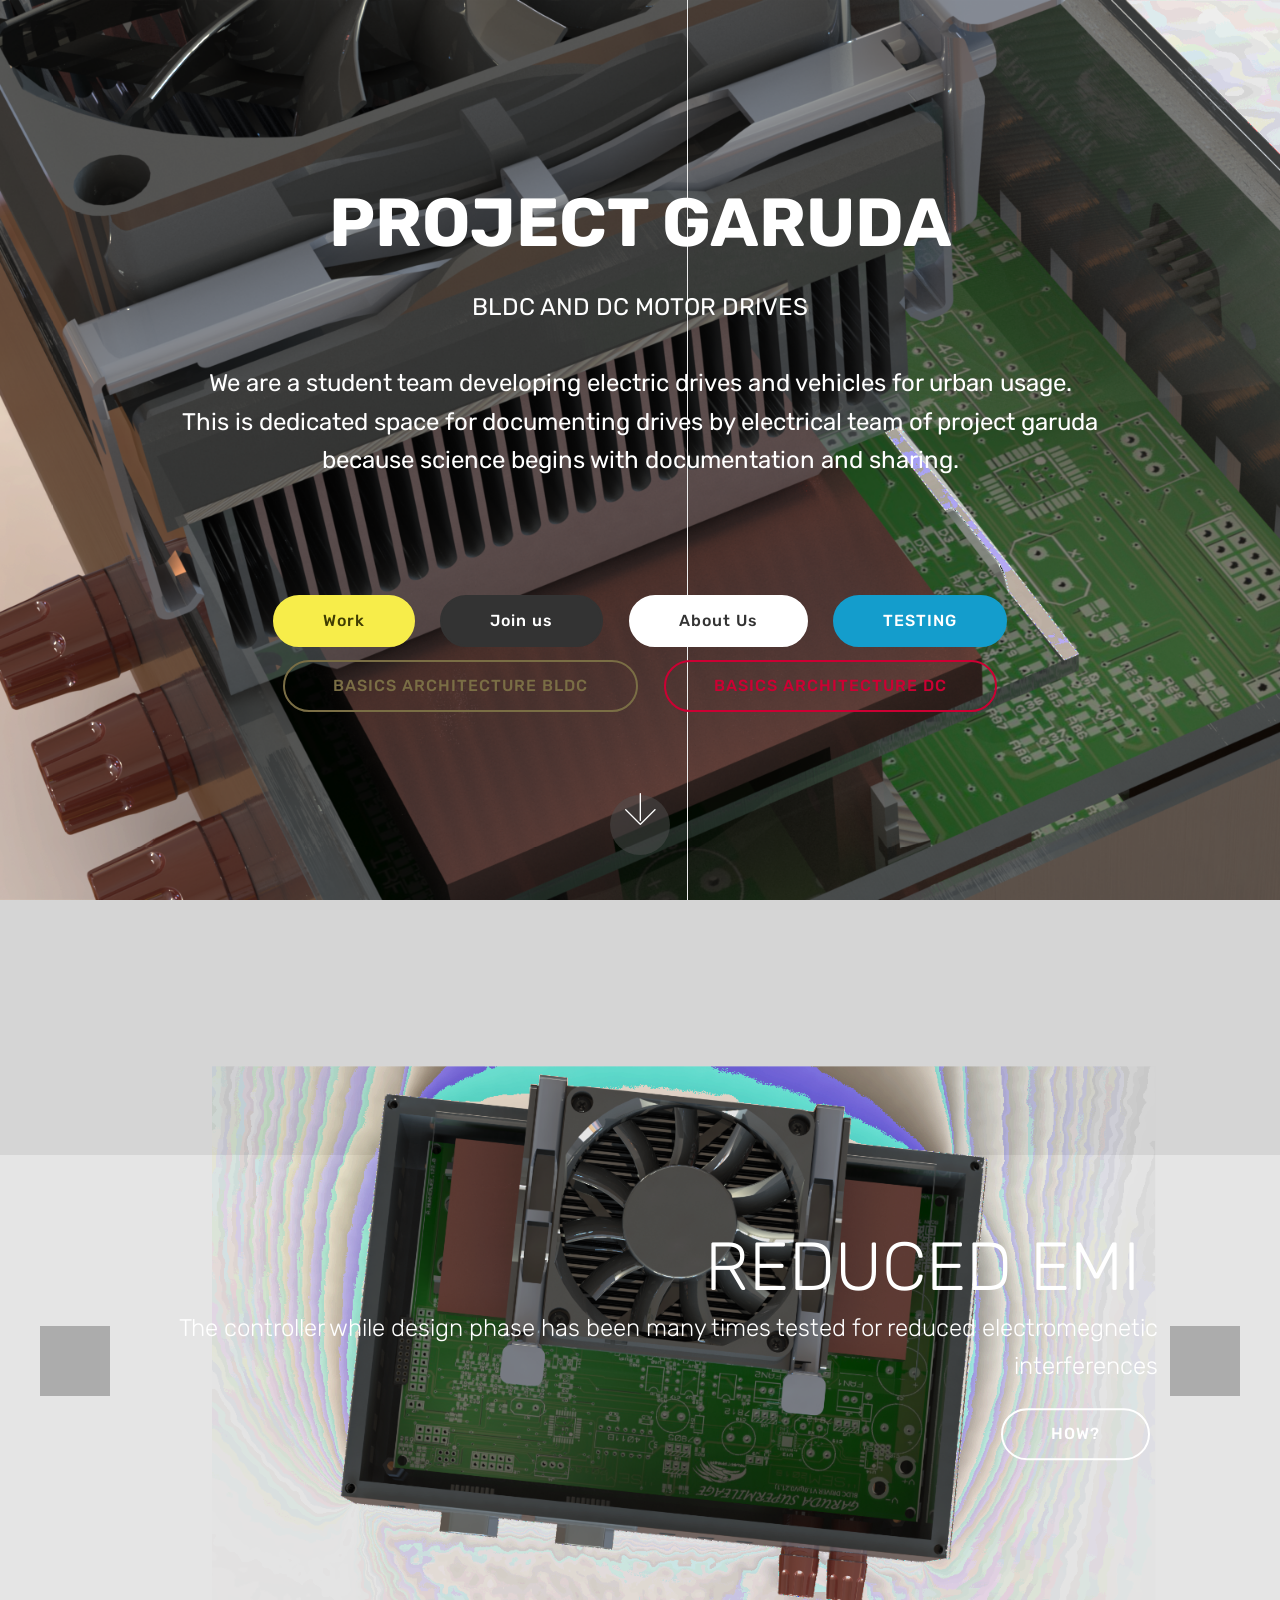
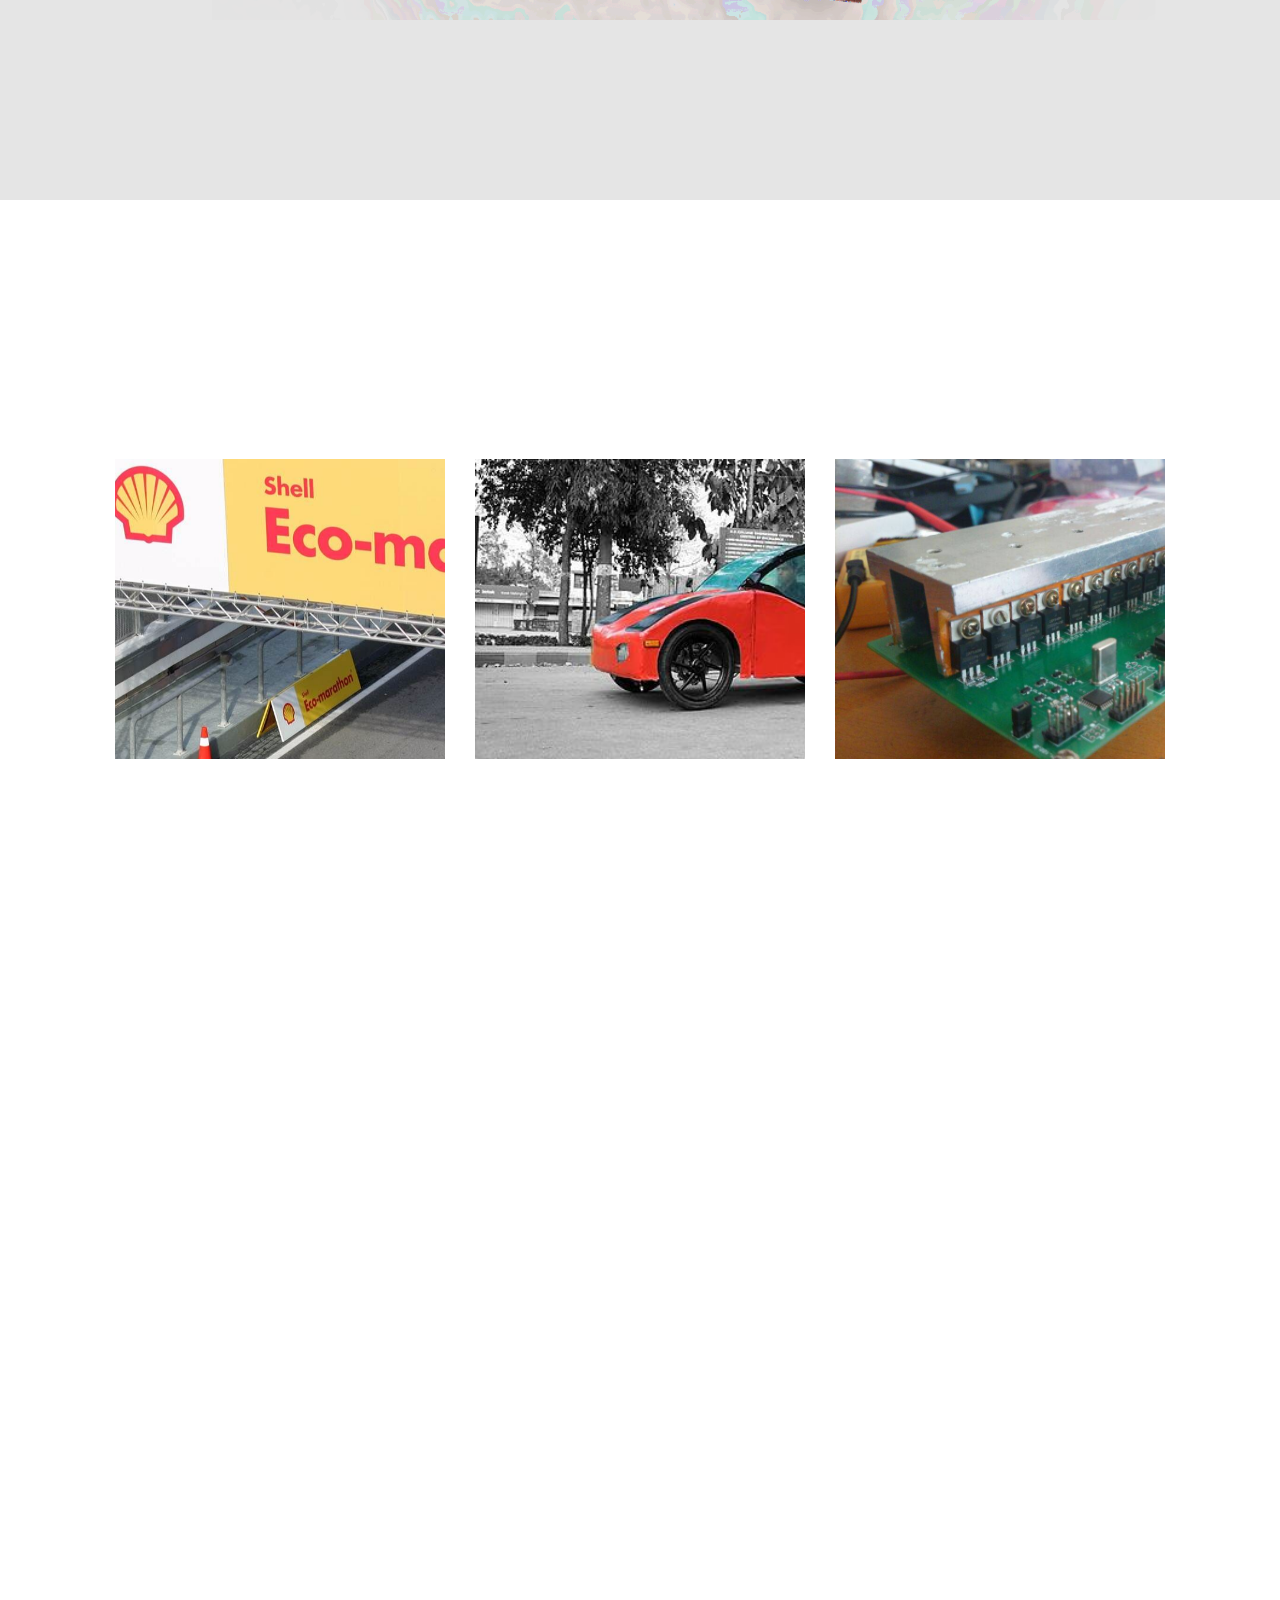
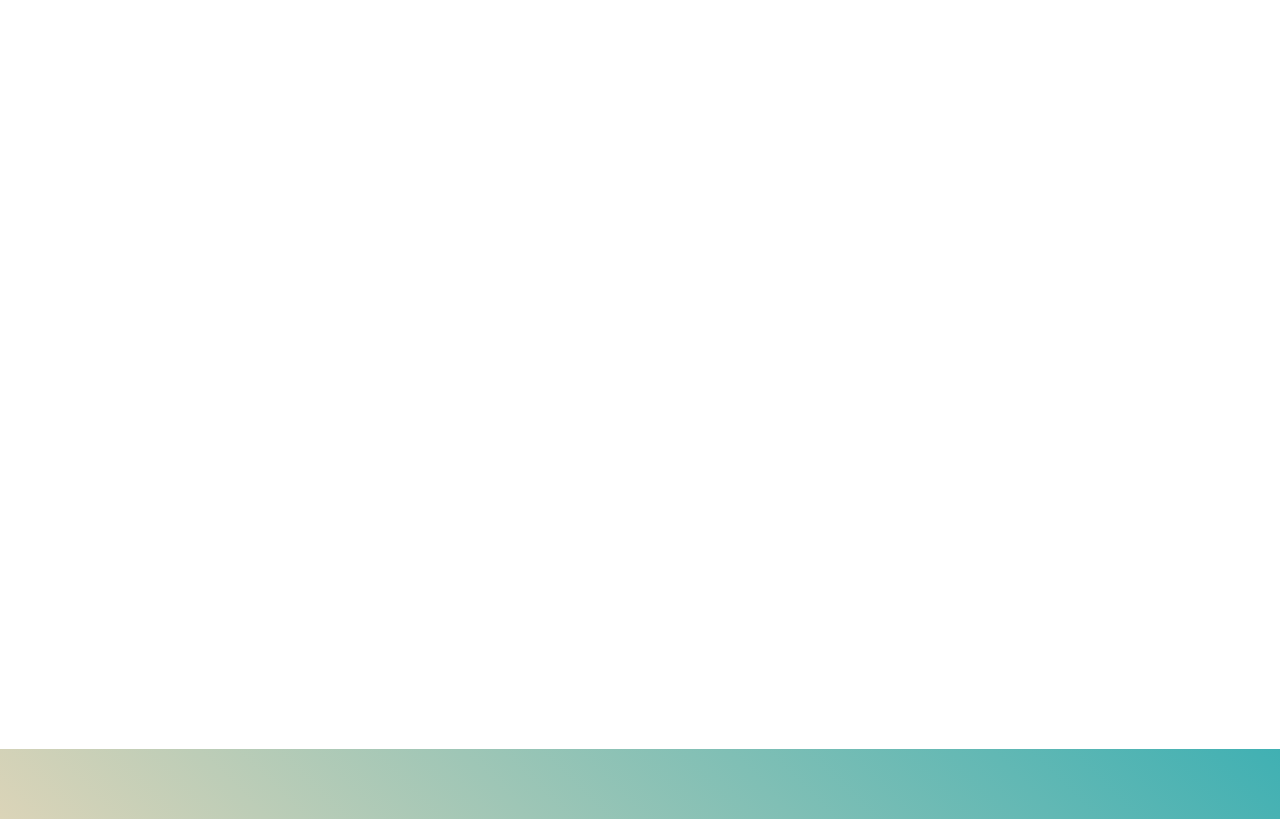
==== index.html @ df424153 "Add files via upload" ====
<!DOCTYPE html>
<html >
<head>
  <!-- Site made with Mobirise Website Builder v4.5.4, https://mobirise.com -->
  <meta charset="UTF-8">
  <meta http-equiv="X-UA-Compatible" content="IE=edge">
  <meta name="generator" content="Mobirise v4.5.4, mobirise.com">
  <meta name="viewport" content="width=device-width, initial-scale=1, minimum-scale=1">
  <link rel="shortcut icon" href="assets/images/logo4.png" type="image/x-icon">
  <meta name="description" content="">
  <title>Home</title>
  <link rel="stylesheet" href="assets/web/assets/mobirise-icons/mobirise-icons.css">
  <link rel="stylesheet" href="assets/tether/tether.min.css">
  <link rel="stylesheet" href="assets/bootstrap/css/bootstrap.min.css">
  <link rel="stylesheet" href="assets/bootstrap/css/bootstrap-grid.min.css">
  <link rel="stylesheet" href="assets/bootstrap/css/bootstrap-reboot.min.css">
  <link rel="stylesheet" href="assets/theme/css/style.css">
  <link rel="stylesheet" href="assets/mobirise/css/mbr-additional.css" type="text/css">
  
  
  
</head>
<body>
<section class="cid-qF72YGwwFP mbr-fullscreen mbr-parallax-background" id="header2-k">

    

    

    <div class="container align-center">
        <div class="row justify-content-md-center">
            <div class="mbr-white col-md-10">
                <h1 class="mbr-section-title mbr-bold pb-3 mbr-fonts-style display-1">PROJECT GARUDA</h1>
                
                <p class="mbr-text pb-3 mbr-fonts-style display-5">BLDC AND DC MOTOR DRIVES<br><br>We are a student team developing electric drives and vehicles for urban usage.<br>This is dedicated space for documenting drives by electrical team of project garuda because science begins with documentation and sharing.<br>
<br><br></p>
                <div class="mbr-section-btn"><a class="btn btn-md btn-success display-4" href="index.html#slider1-l">Work</a>
                     <a class="btn btn-md btn-black display-4" href="#bottom">Join us</a> <a class="btn btn-md btn-white display-4" href="index.html#features15-q">About Us</a> <a class="btn btn-md btn-primary display-4" href="page3.html" target="_blank">TESTING</a> <a class="btn btn-md btn-danger-outline display-4" href="page4.html" target="_blank">BASICS ARCHITECTURE BLDC</a> <a class="btn btn-md btn-secondary-outline display-4" href="page6.html" target="_blank">BASICS ARCHITECTURE DC</a></div>
            </div>
        </div>
    </div>
    <div class="mbr-arrow hidden-sm-down" aria-hidden="true">
        <a href="#next">
            <i class="mbri-down mbr-iconfont"></i>
        </a>
    </div>
</section>

<section class="engine"><a href="https://mobirise.co/b">site creator</a></section><section class="carousel slide cid-qF73cAMx0U" data-interval="false" id="slider1-l">

    

    <div class="full-screen"><div class="mbr-slider slide carousel" data-pause="true" data-keyboard="false" data-ride="false" data-interval="false"><ol class="carousel-indicators"><li data-app-prevent-settings="" data-target="#slider1-l" data-slide-to="0"></li><li data-app-prevent-settings="" data-target="#slider1-l" data-slide-to="1"></li><li data-app-prevent-settings="" data-target="#slider1-l" class=" active" data-slide-to="2"></li></ol><div class="carousel-inner" role="listbox"><div class="carousel-item slider-fullscreen-image" data-bg-video-slide="false" style="background-image: url(assets/images/capturecontroller-1890x803.png);"><div class="container container-slide"><div class="image_wrapper"><div class="mbr-overlay" style="opacity: 0.2;"></div><img src="assets/images/capturecontroller-1890x803.png"><div class="carousel-caption justify-content-center"><div class="col-10 align-center"><h2 class="mbr-fonts-style display-1">Introducing 3 Phase BLDC Drive &gt;1</h2><p class="lead mbr-text mbr-fonts-style display-5">The first generation motor controller of project garuda</p><div class="mbr-section-btn" buttons="0"> <a class="btn  btn-white-outline display-4" href="page1.html">Design Details</a></div></div></div></div></div></div><div class="carousel-item slider-fullscreen-image" data-bg-video-slide="false" style="background-image: url(assets/images/controller-front-1-2000x1545.jpg);"><div class="container container-slide"><div class="image_wrapper"><div class="mbr-overlay" style="opacity: 0;"></div><img src="assets/images/controller-front-1-2000x1545.jpg"><div class="carousel-caption justify-content-center"><div class="col-10 align-left"><h2 class="mbr-fonts-style display-1">Industry ready&nbsp;</h2><p class="lead mbr-text mbr-fonts-style display-5">Heat management and housing are designed for electric vehicle applications.</p></div></div></div></div></div><div class="carousel-item slider-fullscreen-image active" data-bg-video-slide="false" style="background-image: url(assets/images/controller-top-1-2000x1125.png);"><div class="container container-slide"><div class="image_wrapper"><div class="mbr-overlay" style="opacity: 0.1;"></div><img src="assets/images/controller-top-1-2000x1125.png"><div class="carousel-caption justify-content-center"><div class="col-10 align-right"><h2 class="mbr-fonts-style display-1">REDUCED EMI&nbsp;</h2><p class="lead mbr-text mbr-fonts-style display-5">The controller while design phase has been many times tested for reduced electromegnetic interferences</p><div class="mbr-section-btn" buttons="0"> <a class="btn  btn-white-outline display-4" href="page2.html">HOW?</a></div></div></div></div></div></div></div><a data-app-prevent-settings="" class="carousel-control carousel-control-prev" role="button" data-slide="prev" href="#slider1-l"><span aria-hidden="true" class="mbri-left mbr-iconfont"></span><span class="sr-only">Previous</span></a><a data-app-prevent-settings="" class="carousel-control carousel-control-next" role="button" data-slide="next" href="#slider1-l"><span aria-hidden="true" class="mbri-right mbr-iconfont"></span><span class="sr-only">Next</span></a></div></div>

</section>

<section class="features15 cid-qF7sARZ2B9" id="features15-q">

    

    
    <div class="container">
        <h2 class="mbr-section-title pb-3 align-center mbr-fonts-style display-2">How we came up with the idea</h2>
        <h3 class="mbr-section-subtitle display-5 align-center mbr-fonts-style">We started as a student team, making motor drives for electric vehicles</h3>

        <div class="media-container-row container pt-5 mt-2">

            <div class="col-12 col-md-6 mb-4 col-lg-4">
                <div class="card flip-card p-5 align-center">
                    <div class="card-front card_cont">
                        <img src="assets/images/shell-2-1500x1007.jpg" alt="Mobirise" title="">
                    </div>
                    <div class="card_back card_cont">
                        <h4 class="card-title display-5 py-2 mbr-fonts-style">1st time international presentation</h4>
                        <p class="mbr-text mbr-fonts-style display-7">
                            We presented our bldc controller design at shell eco marathon in 2017, held at Singapore.
                        </p>
                    </div>
                </div>
            </div>

            <div class="col-12 col-md-6 mb-4 col-lg-4">
                
                <div class="card flip-card p-5 align-center">
                    <div class="card-front card_cont">
                        <img src="assets/images/ac2d1b-96c55a4e2b294717a7cc03640a9fe3f8-mv2-400x248.jpg" alt="Mobirise" title="">
                    </div>
                    <div class="card_back card_cont">
                        <h4 class="card-title py-2 mbr-fonts-style display-5">Road worthy</h4>
                        <p class="mbr-text mbr-fonts-style display-7">The controller used to propel self made 2 seater electric vehicle.</p>
                    </div>
                </div>
            </div>
            
            <div class="col-12 col-md-6 mb-4 col-lg-4">
                <div class="card flip-card p-5 align-center">
                    <div class="card-front card_cont">
                        <img src="assets/images/whatsapp-image-2017-11-11-at-22.05.46-1280x720.jpg" alt="Mobirise" title="">
                    </div>
                    <div class="card_back card_cont">
                        <h4 class="card-title py-2 mbr-fonts-style display-5">Project Garuda</h4>
                        <p class="mbr-text mbr-fonts-style display-7">
                            Team decided to manufacture more advanced version of controller by building each component from scratch.
                        </p>
                    </div>
                </div> 
            </div>

            
        </div>
</div></section>

<section class="cid-qFgfFm7i8O" id="image1-14">

    

    <figure class="mbr-figure container">
            <div class="image-block" style="width: 66%;">
                <img src="assets/images/shellcertificate-652x917.png" width="1400" alt="Mobirise" title="">
                
            </div>
    </figure>
</section>

<section class="mbr-section info2 cid-qF7redbCu5" id="info2-o">

    

    

    <div class="container">
        <div class="row main justify-content-center">
            <div class="media-container-column col-12 col-lg-3 col-md-4">
                <div class="mbr-section-btn align-left py-4"><a class="btn btn-primary display-4" href="https://samarthjainabout.github.io/me.html" target="_blank">
                    <span class="mbri-preview mbr-iconfont"></span><font face="MobiriseIcons"><br></font>&nbsp; know me &nbsp; &nbsp; &nbsp;</a></div>
            </div>
            <div class="media-container-column title col-12 col-lg-7 col-md-6">
                <h2 class="align-right mbr-bold mbr-white pb-3 mbr-fonts-style display-2"></h2>
                <h3 class="mbr-section-subtitle align-right mbr-light mbr-white mbr-fonts-style display-5">Feel free to contact us <br>email: samarth.garuda@gmail.com<br>LOCATION: Bengaluru, India</h3>
            </div>
        </div>
    </div>
</section>


  <script src="assets/web/assets/jquery/jquery.min.js"></script>
  <script src="assets/popper/popper.min.js"></script>
  <script src="assets/tether/tether.min.js"></script>
  <script src="assets/bootstrap/js/bootstrap.min.js"></script>
  <script src="assets/smoothscroll/smooth-scroll.js"></script>
  <script src="assets/parallax/jarallax.min.js"></script>
  <script src="assets/mbr-flip-card/mbr-flip-card.js"></script>
  <script src="assets/vimeoplayer/jquery.mb.vimeo_player.js"></script>
  <script src="assets/bootstrapcarouselswipe/bootstrap-carousel-swipe.js"></script>
  <script src="assets/ytplayer/jquery.mb.ytplayer.min.js"></script>
  <script src="assets/theme/js/script.js"></script>
  <script src="assets/slidervideo/script.js"></script>
  
  
</body>
</html>
---- assets/web/assets/mobirise-icons/mobirise-icons.css ----
@font-face {
  font-family: 'MobiriseIcons';
  src:  url('mobirise-icons.eot?spat4u');
  src:  url('mobirise-icons.eot?spat4u#iefix') format('embedded-opentype'),
    url('mobirise-icons.ttf?spat4u') format('truetype'),
    url('mobirise-icons.woff?spat4u') format('woff'),
    url('mobirise-icons.svg?spat4u#MobiriseIcons') format('svg');
  font-weight: normal;
  font-style: normal;
}

[class^="mbri-"], [class*=" mbri-"] {
  /* use !important to prevent issues with browser extensions that change fonts */
  font-family: MobiriseIcons !important;
  speak: none;
  font-style: normal;
  font-weight: normal;
  font-variant: normal;
  text-transform: none;
  line-height: 1;

  /* Better Font Rendering =========== */
  -webkit-font-smoothing: antialiased;
  -moz-osx-font-smoothing: grayscale;
}

.mbri-add-submenu:before {
  content: "\e900";
}
.mbri-alert:before {
  content: "\e901";
}
.mbri-align-center:before {
  content: "\e902";
}
.mbri-align-justify:before {
  content: "\e903";
}
.mbri-align-left:before {
  content: "\e904";
}
.mbri-align-right:before {
  content: "\e905";
}
.mbri-android:before {
  content: "\e906";
}
.mbri-apple:before {
  content: "\e907";
}
.mbri-arrow-down:before {
  content: "\e908";
}
.mbri-arrow-next:before {
  content: "\e909";
}
.mbri-arrow-prev:before {
  content: "\e90a";
}
.mbri-arrow-up:before {
  content: "\e90b";
}
.mbri-bold:before {
  content: "\e90c";
}
.mbri-bookmark:before {
  content: "\e90d";
}
.mbri-bootstrap:before {
  content: "\e90e";
}
.mbri-briefcase:before {
  content: "\e90f";
}
.mbri-browse:before {
  content: "\e910";
}
.mbri-bulleted-list:before {
  content: "\e911";
}
.mbri-calendar:before {
  content: "\e912";
}
.mbri-camera:before {
  content: "\e913";
}
.mbri-cart-add:before {
  content: "\e914";
}
.mbri-cart-full:before {
  content: "\e915";
}
.mbri-cash:before {
  content: "\e916";
}
.mbri-change-style:before {
  content: "\e917";
}
.mbri-chat:before {
  content: "\e918";
}
.mbri-clock:before {
  content: "\e919";
}
.mbri-close:before {
  content: "\e91a";
}
.mbri-cloud:before {
  content: "\e91b";
}
.mbri-code:before {
  content: "\e91c";
}
.mbri-contact-form:before {
  content: "\e91d";
}
.mbri-credit-card:before {
  content: "\e91e";
}
.mbri-cursor-click:before {
  content: "\e91f";
}
.mbri-cust-feedback:before {
  content: "\e920";
}
.mbri-database:before {
  content: "\e921";
}
.mbri-delivery:before {
  content: "\e922";
}
.mbri-desktop:before {
  content: "\e923";
}
.mbri-devices:before {
  content: "\e924";
}
.mbri-down:before {
  content: "\e925";
}
.mbri-download:before {
  content: "\e989";
}
.mbri-drag-n-drop:before {
  content: "\e927";
}
.mbri-drag-n-drop2:before {
  content: "\e928";
}
.mbri-edit:before {
  content: "\e929";
}
.mbri-edit2:before {
  content: "\e92a";
}
.mbri-error:before {
  content: "\e92b";
}
.mbri-extension:before {
  content: "\e92c";
}
.mbri-features:before {
  content: "\e92d";
}
.mbri-file:before {
  content: "\e92e";
}
.mbri-flag:before {
  content: "\e92f";
}
.mbri-folder:before {
  content: "\e930";
}
.mbri-gift:before {
  content: "\e931";
}
.mbri-github:before {
  content: "\e932";
}
.mbri-globe:before {
  content: "\e933";
}
.mbri-globe-2:before {
  content: "\e934";
}
.mbri-growing-chart:before {
  content: "\e935";
}
.mbri-hearth:before {
  content: "\e936";
}
.mbri-help:before {
  content: "\e937";
}
.mbri-home:before {
  content: "\e938";
}
.mbri-hot-cup:before {
  content: "\e939";
}
.mbri-idea:before {
  content: "\e93a";
}
.mbri-image-gallery:before {
  content: "\e93b";
}
.mbri-image-slider:before {
  content: "\e93c";
}
.mbri-info:before {
  content: "\e93d";
}
.mbri-italic:before {
  content: "\e93e";
}
.mbri-key:before {
  content: "\e93f";
}
.mbri-laptop:before {
  content: "\e940";
}
.mbri-layers:before {
  content: "\e941";
}
.mbri-left-right:before {
  content: "\e942";
}
.mbri-left:before {
  content: "\e943";
}
.mbri-letter:before {
  content: "\e944";
}
.mbri-like:before {
  content: "\e945";
}
.mbri-link:before {
  content: "\e946";
}
.mbri-lock:before {
  content: "\e947";
}
.mbri-login:before {
  content: "\e948";
}
.mbri-logout:before {
  content: "\e949";
}
.mbri-magic-stick:before {
  content: "\e94a";
}
.mbri-map-pin:before {
  content: "\e94b";
}
.mbri-menu:before {
  content: "\e94c";
}
.mbri-mobile:before {
  content: "\e94d";
}
.mbri-mobile2:before {
  content: "\e94e";
}
.mbri-mobirise:before {
  content: "\e94f";
}
.mbri-more-horizontal:before {
  content: "\e950";
}
.mbri-more-vertical:before {
  content: "\e951";
}
.mbri-music:before {
  content: "\e952";
}
.mbri-new-file:before {
  content: "\e953";
}
.mbri-numbered-list:before {
  content: "\e954";
}
.mbri-opened-folder:before {
  content: "\e955";
}
.mbri-pages:before {
  content: "\e956";
}
.mbri-paper-plane:before {
  content: "\e957";
}
.mbri-paperclip:before {
  content: "\e958";
}
.mbri-photo:before {
  content: "\e959";
}
.mbri-photos:before {
  content: "\e95a";
}
.mbri-pin:before {
  content: "\e95b";
}
.mbri-play:before {
  content: "\e95c";
}
.mbri-plus:before {
  content: "\e95d";
}
.mbri-preview:before {
  content: "\e95e";
}
.mbri-print:before {
  content: "\e95f";
}
.mbri-protect:before {
  content: "\e960";
}
.mbri-question:before {
  content: "\e961";
}
.mbri-quote-left:before {
  content: "\e962";
}
.mbri-quote-right:before {
  content: "\e963";
}
.mbri-refresh:before {
  content: "\e964";
}
.mbri-responsive:before {
  content: "\e965";
}
.mbri-right:before {
  content: "\e966";
}
.mbri-rocket:before {
  content: "\e967";
}
.mbri-sad-face:before {
  content: "\e968";
}
.mbri-sale:before {
  content: "\e969";
}
.mbri-save:before {
  content: "\e96a";
}
.mbri-search:before {
  content: "\e96b";
}
.mbri-setting:before {
  content: "\e96c";
}
.mbri-setting2:before {
  content: "\e96d";
}
.mbri-setting3:before {
  content: "\e96e";
}
.mbri-share:before {
  content: "\e96f";
}
.mbri-shopping-bag:before {
  content: "\e970";
}
.mbri-shopping-basket:before {
  content: "\e971";
}
.mbri-shopping-cart:before {
  content: "\e972";
}
.mbri-sites:before {
  content: "\e973";
}
.mbri-smile-face:before {
  content: "\e974";
}
.mbri-speed:before {
  content: "\e975";
}
.mbri-star:before {
  content: "\e976";
}
.mbri-success:before {
  content: "\e977";
}
.mbri-sun:before {
  content: "\e978";
}
.mbri-sun2:before {
  content: "\e979";
}
.mbri-tablet:before {
  content: "\e97a";
}
.mbri-tablet-vertical:before {
  content: "\e97b";
}
.mbri-target:before {
  content: "\e97c";
}
.mbri-timer:before {
  content: "\e97d";
}
.mbri-to-ftp:before {
  content: "\e97e";
}
.mbri-to-local-drive:before {
  content: "\e97f";
}
.mbri-touch-swipe:before {
  content: "\e980";
}
.mbri-touch:before {
  content: "\e981";
}
.mbri-trash:before {
  content: "\e982";
}
.mbri-underline:before {
  content: "\e983";
}
.mbri-unlink:before {
  content: "\e984";
}
.mbri-unlock:before {
  content: "\e985";
}
.mbri-up-down:before {
  content: "\e986";
}
.mbri-up:before {
  content: "\e987";
}
.mbri-update:before {
  content: "\e988";
}
.mbri-upload:before {
 content: "\e926"; 
}
.mbri-user:before {
  content: "\e98a";
}
.mbri-user2:before {
  content: "\e98b";
}
.mbri-users:before {
  content: "\e98c";
}
.mbri-video:before {
  content: "\e98d";
}
.mbri-video-play:before {
  content: "\e98e";
}
.mbri-watch:before {
  content: "\e98f";
}
.mbri-website-theme:before {
  content: "\e990";
}
.mbri-wifi:before {
  content: "\e991";
}
.mbri-windows:before {
  content: "\e992";
}
.mbri-zoom-out:before {
  content: "\e993";
}
.mbri-redo:before {
  content: "\e994";
}
.mbri-undo:before {
  content: "\e995";
}
---- assets/theme/css/style.css ----
/*!
 * Mobirise v4 theme (https://mobirise.com/)
 * Copyright 2017 Mobirise
 */
section {
  background-color: #eeeeee; }

section,
.container,
.container-fluid {
  position: relative;
  word-wrap: break-word; }

a.mbr-iconfont:hover {
  text-decoration: none; }

.article .lead p, .article .lead ul, .article .lead ol, .article .lead pre, .article .lead blockquote {
  margin-bottom: 0; }

a {
  font-style: normal;
  font-weight: 400;
  cursor: pointer; }
  a, a:hover {
    text-decoration: none; }

figure {
  margin-bottom: 0; }

body {
  color: #232323; }

h1, h2, h3, h4, h5, h6,
.h1, .h2, .h3, .h4, .h5, .h6,
.display-1, .display-2, .display-3, .display-4 {
  line-height: 1;
  word-break: break-word;
  word-wrap: break-word; }

b, strong {
  font-weight: bold; }

blockquote {
  padding: 10px 0 10px 20px;
  position: relative;
  border-left: 2px solid;
  border-color: #ff3366; }

input:-webkit-autofill, input:-webkit-autofill:hover, input:-webkit-autofill:focus, input:-webkit-autofill:active {
  transition-delay: 9999s;
  transition-property: background-color, color; }

textarea[type="hidden"] {
  display: none; }

body {
  position: relative; }

section {
  background-position: 50% 50%;
  background-repeat: no-repeat;
  background-size: cover; }
  section .mbr-background-video,
  section .mbr-background-video-preview {
    position: absolute;
    bottom: 0;
    left: 0;
    right: 0;
    top: 0; }

.hidden {
  visibility: hidden; }

.mbr-z-index20 {
  z-index: 20; }

/*! Base colors */
.mbr-white {
  color: #ffffff; }

.mbr-black {
  color: #000000; }

.mbr-bg-white {
  background-color: #ffffff; }

.mbr-bg-black {
  background-color: #000000; }

/*! Text-aligns */
.align-left {
  text-align: left; }

.align-center {
  text-align: center; }

.align-right {
  text-align: right; }

@media (max-width: 767px) {
  .align-left, .align-center, .align-right, .mbr-section-btn, .mbr-section-title {
    text-align: center; } }
/*! Font-weight  */
.mbr-light {
  font-weight: 300; }

.mbr-regular {
  font-weight: 400; }

.mbr-semibold {
  font-weight: 500; }

.mbr-bold {
  font-weight: 700; }

/*! Media  */
.media-size-item {
  -webkit-flex: 1 1 auto;
  -moz-flex: 1 1 auto;
  -ms-flex: 1 1 auto;
  -o-flex: 1 1 auto;
  flex: 1 1 auto; }

.media-content {
  -webkit-flex-basis: 100%;
  flex-basis: 100%; }

.media-container-row {
  display: -ms-flexbox;
  display: -webkit-flex;
  display: flex;
  -webkit-flex-direction: row;
  -ms-flex-direction: row;
  flex-direction: row;
  -webkit-flex-wrap: wrap;
  -ms-flex-wrap: wrap;
  flex-wrap: wrap;
  -webkit-justify-content: center;
  -ms-flex-pack: center;
  justify-content: center;
  -webkit-align-content: center;
  -ms-flex-line-pack: center;
  align-content: center;
  -webkit-align-items: start;
  -ms-flex-align: start;
  align-items: start; }
  .media-container-row .media-size-item {
    width: 400px; }

.media-container-column {
  display: -ms-flexbox;
  display: -webkit-flex;
  display: flex;
  -webkit-flex-direction: column;
  -ms-flex-direction: column;
  flex-direction: column;
  -webkit-flex-wrap: wrap;
  -ms-flex-wrap: wrap;
  flex-wrap: wrap;
  -webkit-justify-content: center;
  -ms-flex-pack: center;
  justify-content: center;
  -webkit-align-content: center;
  -ms-flex-line-pack: center;
  align-content: center;
  -webkit-align-items: stretch;
  -ms-flex-align: stretch;
  align-items: stretch; }
  .media-container-column > * {
    width: 100%; }

@media (min-width: 992px) {
  .media-container-row {
    -webkit-flex-wrap: nowrap;
    -ms-flex-wrap: nowrap;
    flex-wrap: nowrap; } }
figure {
  overflow: hidden; }

figure[mbr-media-size] {
  transition: width 0.1s; }

.mbr-figure img, .mbr-figure iframe {
  display: block;
  width: 100%; }

.card {
  background-color: transparent;
  border: none; }

.card-img {
  text-align: center;
  flex-shrink: 0; }

.media {
  max-width: 100%;
  margin: 0 auto; }

.mbr-figure {
  -ms-flex-item-align: center;
  -ms-grid-row-align: center;
  -webkit-align-self: center;
  align-self: center; }

.media-container > div {
  max-width: 100%; }

.mbr-figure img, .card-img img {
  width: 100%; }

@media (max-width: 991px) {
  .media-size-item {
    width: auto !important; }

  .media {
    width: auto; }

  .mbr-figure {
    width: 100% !important; } }
/*! Buttons */
.mbr-section-btn {
  margin-left: -.25rem;
  margin-right: -.25rem;
  font-size: 0; }

nav .mbr-section-btn {
  margin-left: 0rem;
  margin-right: 0rem; }

/*! Btn icon margin */
.btn .mbr-iconfont, .btn.btn-sm .mbr-iconfont {
  cursor: pointer;
  margin-right: 0.5rem; }

.btn.btn-md .mbr-iconfont, .btn.btn-md .mbr-iconfont {
  margin-right: 0.8rem; }

.mbr-regular {
  font-weight: 400; }

.mbr-semibold {
  font-weight: 500; }

.mbr-bold {
  font-weight: 700; }

[type="submit"] {
  -webkit-appearance: none; }

/*! Full-screen */
.mbr-fullscreen .mbr-overlay {
  min-height: 100vh; }

.mbr-fullscreen {
  display: flex;
  display: -webkit-flex;
  display: -moz-flex;
  display: -ms-flex;
  display: -o-flex;
  align-items: center;
  -webkit-align-items: center;
  min-height: 100vh;
  padding-top: 3rem;
  padding-bottom: 3rem; }

/*! Map */
.map {
  height: 25rem;
  position: relative; }
  .map iframe {
    width: 100%;
    height: 100%; }

/* Form */
.form-asterisk {
  font-family: initial;
  position: absolute;
  top: -2px;
  font-weight: normal; }

/*! Scroll to top arrow */
.mbr-arrow-up {
  bottom: 25px;
  right: 90px;
  position: fixed;
  text-align: right;
  z-index: 5000;
  color: #ffffff;
  font-size: 32px;
  transform: rotate(180deg);
  -webkit-transform: rotate(180deg); }

.mbr-arrow-up a {
  background: rgba(0, 0, 0, 0.2);
  border-radius: 3px;
  color: #fff;
  display: inline-block;
  height: 60px;
  width: 60px;
  outline-style: none !important;
  position: relative;
  text-decoration: none;
  transition: all .3s ease-in-out;
  cursor: pointer;
  text-align: center; }
  .mbr-arrow-up a:hover {
    background-color: rgba(0, 0, 0, 0.4); }
  .mbr-arrow-up a i {
    line-height: 60px; }

.mbr-arrow-up-icon {
  display: block;
  color: #fff; }

.mbr-arrow-up-icon::before {
  content: "\203a";
  display: inline-block;
  font-family: serif;
  font-size: 32px;
  line-height: 1;
  font-style: normal;
  position: relative;
  top: 6px;
  left: -4px;
  -webkit-transform: rotate(-90deg);
  transform: rotate(-90deg); }

/*! Arrow Down */
.mbr-arrow {
  position: absolute;
  bottom: 45px;
  left: 50%;
  width: 60px;
  height: 60px;
  cursor: pointer;
  background-color: rgba(80, 80, 80, 0.5);
  border-radius: 50%;
  -webkit-transform: translateX(-50%);
  transform: translateX(-50%); }
  .mbr-arrow > a {
    display: inline-block;
    text-decoration: none;
    outline-style: none;
    -webkit-animation: arrowdown 1.7s ease-in-out infinite;
    animation: arrowdown 1.7s ease-in-out infinite; }
    .mbr-arrow > a > i {
      position: absolute;
      top: -2px;
      left: 15px;
      font-size: 2rem; }

@keyframes arrowdown {
  0% {
    transform: translateY(0px);
    -webkit-transform: translateY(0px); }
  50% {
    transform: translateY(-5px);
    -webkit-transform: translateY(-5px); }
  100% {
    transform: translateY(0px);
    -webkit-transform: translateY(0px); } }
@-webkit-keyframes arrowdown {
  0% {
    transform: translateY(0px);
    -webkit-transform: translateY(0px); }
  50% {
    transform: translateY(-5px);
    -webkit-transform: translateY(-5px); }
  100% {
    transform: translateY(0px);
    -webkit-transform: translateY(0px); } }
@media (max-width: 500px) {
  .mbr-arrow-up {
    left: 50%;
    right: auto;
    transform: translateX(-50%) rotate(180deg);
    -webkit-transform: translateX(-50%) rotate(180deg); } }
/*Gradients animation*/
@keyframes gradient-animation {
  from {
    background-position: 0% 100%;
    animation-timing-function: ease-in-out; }
  to {
    background-position: 100% 0%;
    animation-timing-function: ease-in-out; } }
@-webkit-keyframes gradient-animation {
  from {
    background-position: 0% 100%;
    animation-timing-function: ease-in-out; }
  to {
    background-position: 100% 0%;
    animation-timing-function: ease-in-out; } }
.bg-gradient {
  background-size: 200% 200%;
  animation: gradient-animation 5s infinite alternate;
  -webkit-animation: gradient-animation 5s infinite alternate; }

.menu .navbar-brand {
  display: -webkit-flex; }
  .menu .navbar-brand span {
    display: flex;
    display: -webkit-flex; }
  .menu .navbar-brand .navbar-caption-wrap {
    display: -webkit-flex; }
  .menu .navbar-brand .navbar-logo img {
    display: -webkit-flex; }
@media (min-width: 768px) and (max-width: 991px) {
  .menu .navbar-toggleable-sm .navbar-nav {
    display: -webkit-box;
    display: -webkit-flex;
    display: -ms-flexbox; } }
@media (min-width: 992px) {
  .menu .navbar-nav.nav-dropdown {
    display: -webkit-flex; }
  .menu .navbar-toggleable-sm .navbar-collapse {
    display: -webkit-flex !important; } }

/*# sourceMappingURL=style.css.map */
.engine {
	position: absolute;
	text-indent: -2400px;
	text-align: center;
	padding: 0;
	top: 0;
	left: -2400px;
}
---- assets/mobirise/css/mbr-additional.css ----
@import url(https://fonts.googleapis.com/css?family=Rubik:300,300i,400,400i,500,500i,700,700i,900,900i);





body {
  font-style: normal;
  line-height: 1.5;
}
.mbr-section-title {
  font-style: normal;
  line-height: 1.2;
}
.mbr-section-subtitle {
  line-height: 1.3;
}
.mbr-text {
  font-style: normal;
  line-height: 1.6;
}
.display-1 {
  font-family: 'Rubik', sans-serif;
  font-size: 4.25rem;
}
.display-1 > .mbr-iconfont {
  font-size: 6.8rem;
}
.display-2 {
  font-family: 'Rubik', sans-serif;
  font-size: 3rem;
}
.display-2 > .mbr-iconfont {
  font-size: 4.8rem;
}
.display-4 {
  font-family: 'Rubik', sans-serif;
  font-size: 1rem;
}
.display-4 > .mbr-iconfont {
  font-size: 1.6rem;
}
.display-5 {
  font-family: 'Rubik', sans-serif;
  font-size: 1.5rem;
}
.display-5 > .mbr-iconfont {
  font-size: 2.4rem;
}
.display-7 {
  font-family: 'Rubik', sans-serif;
  font-size: 1rem;
}
.display-7 > .mbr-iconfont {
  font-size: 1.6rem;
}
/* ---- Fluid typography for mobile devices ---- */
/* 1.4 - font scale ratio ( bootstrap == 1.42857 ) */
/* 100vw - current viewport width */
/* (48 - 20)  48 == 48rem == 768px, 20 == 20rem == 320px(minimal supported viewport) */
/* 0.65 - min scale variable, may vary */
@media (max-width: 768px) {
  .display-1 {
    font-size: 3.4rem;
    font-size: calc( 2.1374999999999997rem + (4.25 - 2.1374999999999997) * ((100vw - 20rem) / (48 - 20)));
    line-height: calc( 1.4 * (2.1374999999999997rem + (4.25 - 2.1374999999999997) * ((100vw - 20rem) / (48 - 20))));
  }
  .display-2 {
    font-size: 2.4rem;
    font-size: calc( 1.7rem + (3 - 1.7) * ((100vw - 20rem) / (48 - 20)));
    line-height: calc( 1.4 * (1.7rem + (3 - 1.7) * ((100vw - 20rem) / (48 - 20))));
  }
  .display-4 {
    font-size: 0.8rem;
    font-size: calc( 1rem + (1 - 1) * ((100vw - 20rem) / (48 - 20)));
    line-height: calc( 1.4 * (1rem + (1 - 1) * ((100vw - 20rem) / (48 - 20))));
  }
  .display-5 {
    font-size: 1.2rem;
    font-size: calc( 1.175rem + (1.5 - 1.175) * ((100vw - 20rem) / (48 - 20)));
    line-height: calc( 1.4 * (1.175rem + (1.5 - 1.175) * ((100vw - 20rem) / (48 - 20))));
  }
}
/* Buttons */
.btn {
  font-weight: 500;
  border-width: 2px;
  font-style: normal;
  letter-spacing: 1px;
  margin: .4rem .8rem;
  white-space: normal;
  -webkit-transition: all 0.3s ease-in-out;
  -moz-transition: all 0.3s ease-in-out;
  transition: all 0.3s ease-in-out;
  padding: 1rem 3rem;
  border-radius: 3px;
  display: inline-flex;
  align-items: center;
  justify-content: center;
  word-break: break-word;
}
.btn-sm {
  font-weight: 500;
  letter-spacing: 1px;
  -webkit-transition: all 0.3s ease-in-out;
  -moz-transition: all 0.3s ease-in-out;
  transition: all 0.3s ease-in-out;
  padding: 0.6rem 1.5rem;
  border-radius: 3px;
}
.btn-md {
  font-weight: 500;
  letter-spacing: 1px;
  margin: .4rem .8rem !important;
  -webkit-transition: all 0.3s ease-in-out;
  -moz-transition: all 0.3s ease-in-out;
  transition: all 0.3s ease-in-out;
  padding: 1rem 3rem;
  border-radius: 3px;
}
.btn-lg {
  font-weight: 500;
  letter-spacing: 1px;
  margin: .4rem .8rem !important;
  -webkit-transition: all 0.3s ease-in-out;
  -moz-transition: all 0.3s ease-in-out;
  transition: all 0.3s ease-in-out;
  padding: 1.2rem 3.2rem;
  border-radius: 3px;
}
.bg-primary {
  background-color: #149dcc !important;
}
.bg-success {
  background-color: #f7ed4a !important;
}
.bg-info {
  background-color: #82786e !important;
}
.bg-warning {
  background-color: #879a9f !important;
}
.bg-danger {
  background-color: #b1a374 !important;
}
.btn-primary,
.btn-primary:active {
  background-color: #149dcc;
  border-color: #149dcc;
  color: #ffffff;
}
.btn-primary:hover,
.btn-primary:focus,
.btn-primary.focus,
.btn-primary.active {
  color: #ffffff;
  background-color: #0d6786;
  border-color: #0d6786;
}
.btn-primary.disabled,
.btn-primary:disabled {
  color: #ffffff !important;
  background-color: #0d6786 !important;
  border-color: #0d6786 !important;
}
.btn-secondary,
.btn-secondary:active {
  background-color: #ff3366;
  border-color: #ff3366;
  color: #ffffff;
}
.btn-secondary:hover,
.btn-secondary:focus,
.btn-secondary.focus,
.btn-secondary.active {
  color: #ffffff;
  background-color: #e50039;
  border-color: #e50039;
}
.btn-secondary.disabled,
.btn-secondary:disabled {
  color: #ffffff !important;
  background-color: #e50039 !important;
  border-color: #e50039 !important;
}
.btn-info,
.btn-info:active {
  background-color: #82786e;
  border-color: #82786e;
  color: #ffffff;
}
.btn-info:hover,
.btn-info:focus,
.btn-info.focus,
.btn-info.active {
  color: #ffffff;
  background-color: #59524b;
  border-color: #59524b;
}
.btn-info.disabled,
.btn-info:disabled {
  color: #ffffff !important;
  background-color: #59524b !important;
  border-color: #59524b !important;
}
.btn-success,
.btn-success:active {
  background-color: #f7ed4a;
  border-color: #f7ed4a;
  color: #3f3c03;
}
.btn-success:hover,
.btn-success:focus,
.btn-success.focus,
.btn-success.active {
  color: #3f3c03;
  background-color: #eadd0a;
  border-color: #eadd0a;
}
.btn-success.disabled,
.btn-success:disabled {
  color: #3f3c03 !important;
  background-color: #eadd0a !important;
  border-color: #eadd0a !important;
}
.btn-warning,
.btn-warning:active {
  background-color: #879a9f;
  border-color: #879a9f;
  color: #ffffff;
}
.btn-warning:hover,
.btn-warning:focus,
.btn-warning.focus,
.btn-warning.active {
  color: #ffffff;
  background-color: #617479;
  border-color: #617479;
}
.btn-warning.disabled,
.btn-warning:disabled {
  color: #ffffff !important;
  background-color: #617479 !important;
  border-color: #617479 !important;
}
.btn-danger,
.btn-danger:active {
  background-color: #b1a374;
  border-color: #b1a374;
  color: #ffffff;
}
.btn-danger:hover,
.btn-danger:focus,
.btn-danger.focus,
.btn-danger.active {
  color: #ffffff;
  background-color: #8b7d4e;
  border-color: #8b7d4e;
}
.btn-danger.disabled,
.btn-danger:disabled {
  color: #ffffff !important;
  background-color: #8b7d4e !important;
  border-color: #8b7d4e !important;
}
.btn-white {
  color: #333333 !important;
}
.btn-white,
.btn-white:active {
  background-color: #ffffff;
  border-color: #ffffff;
  color: #808080;
}
.btn-white:hover,
.btn-white:focus,
.btn-white.focus,
.btn-white.active {
  color: #808080;
  background-color: #d9d9d9;
  border-color: #d9d9d9;
}
.btn-white.disabled,
.btn-white:disabled {
  color: #808080 !important;
  background-color: #d9d9d9 !important;
  border-color: #d9d9d9 !important;
}
.btn-black,
.btn-black:active {
  background-color: #333333;
  border-color: #333333;
  color: #ffffff;
}
.btn-black:hover,
.btn-black:focus,
.btn-black.focus,
.btn-black.active {
  color: #ffffff;
  background-color: #0d0d0d;
  border-color: #0d0d0d;
}
.btn-black.disabled,
.btn-black:disabled {
  color: #ffffff !important;
  background-color: #0d0d0d !important;
  border-color: #0d0d0d !important;
}
.btn-primary-outline,
.btn-primary-outline:active {
  background: none;
  border-color: #0b566f;
  color: #0b566f;
}
.btn-primary-outline:hover,
.btn-primary-outline:focus,
.btn-primary-outline.focus,
.btn-primary-outline.active {
  color: #ffffff;
  background-color: #149dcc;
  border-color: #149dcc;
}
.btn-primary-outline.disabled,
.btn-primary-outline:disabled {
  color: #ffffff !important;
  background-color: #149dcc !important;
  border-color: #149dcc !important;
}
.btn-secondary-outline,
.btn-secondary-outline:active {
  background: none;
  border-color: #cc0033;
  color: #cc0033;
}
.btn-secondary-outline:hover,
.btn-secondary-outline:focus,
.btn-secondary-outline.focus,
.btn-secondary-outline.active {
  color: #ffffff;
  background-color: #ff3366;
  border-color: #ff3366;
}
.btn-secondary-outline.disabled,
.btn-secondary-outline:disabled {
  color: #ffffff !important;
  background-color: #ff3366 !important;
  border-color: #ff3366 !important;
}
.btn-info-outline,
.btn-info-outline:active {
  background: none;
  border-color: #4b453f;
  color: #4b453f;
}
.btn-info-outline:hover,
.btn-info-outline:focus,
.btn-info-outline.focus,
.btn-info-outline.active {
  color: #ffffff;
  background-color: #82786e;
  border-color: #82786e;
}
.btn-info-outline.disabled,
.btn-info-outline:disabled {
  color: #ffffff !important;
  background-color: #82786e !important;
  border-color: #82786e !important;
}
.btn-success-outline,
.btn-success-outline:active {
  background: none;
  border-color: #d2c609;
  color: #d2c609;
}
.btn-success-outline:hover,
.btn-success-outline:focus,
.btn-success-outline.focus,
.btn-success-outline.active {
  color: #3f3c03;
  background-color: #f7ed4a;
  border-color: #f7ed4a;
}
.btn-success-outline.disabled,
.btn-success-outline:disabled {
  color: #3f3c03 !important;
  background-color: #f7ed4a !important;
  border-color: #f7ed4a !important;
}
.btn-warning-outline,
.btn-warning-outline:active {
  background: none;
  border-color: #55666b;
  color: #55666b;
}
.btn-warning-outline:hover,
.btn-warning-outline:focus,
.btn-warning-outline.focus,
.btn-warning-outline.active {
  color: #ffffff;
  background-color: #879a9f;
  border-color: #879a9f;
}
.btn-warning-outline.disabled,
.btn-warning-outline:disabled {
  color: #ffffff !important;
  background-color: #879a9f !important;
  border-color: #879a9f !important;
}
.btn-danger-outline,
.btn-danger-outline:active {
  background: none;
  border-color: #7a6e45;
  color: #7a6e45;
}
.btn-danger-outline:hover,
.btn-danger-outline:focus,
.btn-danger-outline.focus,
.btn-danger-outline.active {
  color: #ffffff;
  background-color: #b1a374;
  border-color: #b1a374;
}
.btn-danger-outline.disabled,
.btn-danger-outline:disabled {
  color: #ffffff !important;
  background-color: #b1a374 !important;
  border-color: #b1a374 !important;
}
.btn-black-outline,
.btn-black-outline:active {
  background: none;
  border-color: #000000;
  color: #000000;
}
.btn-black-outline:hover,
.btn-black-outline:focus,
.btn-black-outline.focus,
.btn-black-outline.active {
  color: #ffffff;
  background-color: #333333;
  border-color: #333333;
}
.btn-black-outline.disabled,
.btn-black-outline:disabled {
  color: #ffffff !important;
  background-color: #333333 !important;
  border-color: #333333 !important;
}
.btn-white-outline,
.btn-white-outline:active,
.btn-white-outline.active {
  background: none;
  border-color: #ffffff;
  color: #ffffff;
}
.btn-white-outline:hover,
.btn-white-outline:focus,
.btn-white-outline.focus {
  color: #333333;
  background-color: #ffffff;
  border-color: #ffffff;
}
.text-primary {
  color: #149dcc !important;
}
.text-secondary {
  color: #ff3366 !important;
}
.text-success {
  color: #f7ed4a !important;
}
.text-info {
  color: #82786e !important;
}
.text-warning {
  color: #879a9f !important;
}
.text-danger {
  color: #b1a374 !important;
}
.text-white {
  color: #ffffff !important;
}
.text-black {
  color: #000000 !important;
}
a.text-primary:hover,
a.text-primary:focus {
  color: #0b566f !important;
}
a.text-secondary:hover,
a.text-secondary:focus {
  color: #cc0033 !important;
}
a.text-success:hover,
a.text-success:focus {
  color: #d2c609 !important;
}
a.text-info:hover,
a.text-info:focus {
  color: #4b453f !important;
}
a.text-warning:hover,
a.text-warning:focus {
  color: #55666b !important;
}
a.text-danger:hover,
a.text-danger:focus {
  color: #7a6e45 !important;
}
a.text-white:hover,
a.text-white:focus {
  color: #b3b3b3 !important;
}
a.text-black:hover,
a.text-black:focus {
  color: #4d4d4d !important;
}
.alert-success {
  background-color: #70c770;
}
.alert-info {
  background-color: #82786e;
}
.alert-warning {
  background-color: #879a9f;
}
.alert-danger {
  background-color: #b1a374;
}
.mbr-section-btn a.btn:not(.btn-form) {
  border-radius: 100px;
}
.mbr-section-btn a.btn:not(.btn-form):hover {
  box-shadow: 0 10px 40px 0 rgba(0, 0, 0, 0.2);
}
.mbr-gallery-filter li a {
  border-radius: 100px !important;
}
.mbr-gallery-filter li.active .btn {
  background-color: #149dcc;
  border-color: #149dcc;
  color: #ffffff;
}
.mbr-gallery-filter li.active .btn:focus {
  box-shadow: none;
}
.nav-tabs .nav-link {
  border-radius: 100px !important;
}
.btn-form {
  border-radius: 0;
}
.btn-form:hover {
  cursor: pointer;
}
a,
a:hover {
  color: #149dcc;
}
.mbr-plan-header.bg-primary .mbr-plan-subtitle,
.mbr-plan-header.bg-primary .mbr-plan-price-desc {
  color: #b4e6f8;
}
.mbr-plan-header.bg-success .mbr-plan-subtitle,
.mbr-plan-header.bg-success .mbr-plan-price-desc {
  color: #ffffff;
}
.mbr-plan-header.bg-info .mbr-plan-subtitle,
.mbr-plan-header.bg-info .mbr-plan-price-desc {
  color: #beb8b2;
}
.mbr-plan-header.bg-warning .mbr-plan-subtitle,
.mbr-plan-header.bg-warning .mbr-plan-price-desc {
  color: #ced6d8;
}
.mbr-plan-header.bg-danger .mbr-plan-subtitle,
.mbr-plan-header.bg-danger .mbr-plan-price-desc {
  color: #dfd9c6;
}
/* Scroll to top button*/
.scrollToTop_wraper {
  opacity: 0 !important;
}
#scrollToTop a i:before {
  content: '';
  position: absolute;
  height: 40%;
  top: 25%;
  background: #fff;
  width: 2px;
  left: calc(50% - 1px);
}
#scrollToTop a i:after {
  content: '';
  position: absolute;
  display: block;
  border-top: 2px solid #fff;
  border-right: 2px solid #fff;
  width: 40%;
  height: 40%;
  left: 30%;
  bottom: 30%;
  transform: rotate(135deg);
}
/* Others*/
.note-check a[data-value=Rubik] {
  font-style: normal;
}
.mbr-arrow a {
  color: #ffffff;
}
@media (max-width: 767px) {
  .mbr-arrow {
    display: none;
  }
}
.form-control-label {
  position: relative;
  cursor: pointer;
  margin-bottom: .357em;
  padding: 0;
}
.alert {
  color: #ffffff;
  border-radius: 0;
  border: 0;
  font-size: .875rem;
  line-height: 1.5;
  margin-bottom: 1.875rem;
  padding: 1.25rem;
  position: relative;
}
.alert.alert-form::after {
  background-color: inherit;
  bottom: -7px;
  content: "";
  display: block;
  height: 14px;
  left: 50%;
  margin-left: -7px;
  position: absolute;
  transform: rotate(45deg);
  width: 14px;
}
.form-control {
  background-color: #f5f5f5;
  box-shadow: none;
  color: #565656;
  font-family: 'Rubik', sans-serif;
  font-size: 1rem;
  line-height: 1.43;
  min-height: 3.5em;
  padding: 1.07em .5em;
}
.form-control > .mbr-iconfont {
  font-size: 1.6rem;
}
.form-control,
.form-control:focus {
  border: 1px solid #e8e8e8;
}
.form-active .form-control:invalid {
  border-color: red;
}
.mbr-overlay {
  background-color: #000;
  bottom: 0;
  left: 0;
  opacity: .5;
  position: absolute;
  right: 0;
  top: 0;
  z-index: 0;
}
blockquote {
  font-style: italic;
  padding: 10px 0 10px 20px;
  font-size: 1.09rem;
  position: relative;
  border-color: #149dcc;
  border-width: 3px;
}
ul,
ol,
pre,
blockquote {
  margin-bottom: 2.3125rem;
}
pre {
  background: #f4f4f4;
  padding: 10px 24px;
  white-space: pre-wrap;
}
.inactive {
  -webkit-user-select: none;
  -moz-user-select: none;
  -ms-user-select: none;
  user-select: none;
  pointer-events: none;
  -webkit-user-drag: none;
  user-drag: none;
}
.mbr-section__comments .row {
  justify-content: center;
}
/* Forms */
.mbr-form .btn {
  margin: .4rem 0;
}
.mbr-form .input-group-btn a.btn {
  border-radius: 100px !important;
}
.mbr-form .input-group-btn a.btn:hover {
  box-shadow: 0 10px 40px 0 rgba(0, 0, 0, 0.2);
}
.mbr-form .input-group-btn button[type="submit"] {
  border-radius: 100px !important;
  padding: 1rem 3rem;
}
.mbr-form .input-group-btn button[type="submit"]:hover {
  box-shadow: 0 10px 40px 0 rgba(0, 0, 0, 0.2);
}
.form2 .form-control {
  border-top-left-radius: 100px;
  border-bottom-left-radius: 100px;
}
.form2 .input-group-btn a.btn {
  border-top-left-radius: 0 !important;
  border-bottom-left-radius: 0 !important;
}
.form2 .input-group-btn button[type="submit"] {
  border-top-left-radius: 0 !important;
  border-bottom-left-radius: 0 !important;
}
.form3 input[type="email"] {
  border-radius: 100px !important;
}
@media (max-width: 349px) {
  .form2 input[type="email"] {
    border-radius: 100px !important;
  }
  .form2 .input-group-btn a.btn {
    border-radius: 100px !important;
  }
  .form2 .input-group-btn button[type="submit"] {
    border-radius: 100px !important;
  }
}
@media (max-width: 767px) {
  .btn {
    font-size: .75rem !important;
  }
  .btn .mbr-iconfont {
    font-size: 1rem !important;
  }
}
/* Social block */
.btn-social {
  font-size: 20px;
  border-radius: 50%;
  padding: 0;
  width: 44px;
  height: 44px;
  line-height: 44px;
  text-align: center;
  position: relative;
  border: 2px solid #c0a375;
  border-color: #149dcc;
  color: #232323;
  cursor: pointer;
}
.btn-social i {
  top: 0;
  line-height: 44px;
  width: 44px;
}
.btn-social:hover {
  color: #fff;
  background: #149dcc;
}
.btn-social + .btn {
  margin-left: .1rem;
}
/* Footer */
.mbr-footer-content li::before,
.mbr-footer .mbr-contacts li::before {
  background: #149dcc;
}
.mbr-footer-content li a:hover,
.mbr-footer .mbr-contacts li a:hover {
  color: #149dcc;
}
.footer3 input[type="email"],
.footer4 input[type="email"] {
  border-radius: 100px !important;
}
.footer3 .input-group-btn a.btn,
.footer4 .input-group-btn a.btn {
  border-radius: 100px !important;
}
.footer3 .input-group-btn button[type="submit"],
.footer4 .input-group-btn button[type="submit"] {
  border-radius: 100px !important;
}
/* Headers*/
.header13 .form-inline input[type="email"],
.header14 .form-inline input[type="email"] {
  border-radius: 100px;
}
.header13 .form-inline input[type="text"],
.header14 .form-inline input[type="text"] {
  border-radius: 100px;
}
.header13 .form-inline input[type="tel"],
.header14 .form-inline input[type="tel"] {
  border-radius: 100px;
}
.header13 .form-inline a.btn,
.header14 .form-inline a.btn {
  border-radius: 100px;
}
.header13 .form-inline button,
.header14 .form-inline button {
  border-radius: 100px !important;
}
.offset-1 {
  margin-left: 8.33333%;
}
.offset-2 {
  margin-left: 16.66667%;
}
.offset-3 {
  margin-left: 25%;
}
.offset-4 {
  margin-left: 33.33333%;
}
.offset-5 {
  margin-left: 41.66667%;
}
.offset-6 {
  margin-left: 50%;
}
.offset-7 {
  margin-left: 58.33333%;
}
.offset-8 {
  margin-left: 66.66667%;
}
.offset-9 {
  margin-left: 75%;
}
.offset-10 {
  margin-left: 83.33333%;
}
.offset-11 {
  margin-left: 91.66667%;
}
@media (min-width: 576px) {
  .offset-sm-0 {
    margin-left: 0%;
  }
  .offset-sm-1 {
    margin-left: 8.33333%;
  }
  .offset-sm-2 {
    margin-left: 16.66667%;
  }
  .offset-sm-3 {
    margin-left: 25%;
  }
  .offset-sm-4 {
    margin-left: 33.33333%;
  }
  .offset-sm-5 {
    margin-left: 41.66667%;
  }
  .offset-sm-6 {
    margin-left: 50%;
  }
  .offset-sm-7 {
    margin-left: 58.33333%;
  }
  .offset-sm-8 {
    margin-left: 66.66667%;
  }
  .offset-sm-9 {
    margin-left: 75%;
  }
  .offset-sm-10 {
    margin-left: 83.33333%;
  }
  .offset-sm-11 {
    margin-left: 91.66667%;
  }
}
@media (min-width: 768px) {
  .offset-md-0 {
    margin-left: 0%;
  }
  .offset-md-1 {
    margin-left: 8.33333%;
  }
  .offset-md-2 {
    margin-left: 16.66667%;
  }
  .offset-md-3 {
    margin-left: 25%;
  }
  .offset-md-4 {
    margin-left: 33.33333%;
  }
  .offset-md-5 {
    margin-left: 41.66667%;
  }
  .offset-md-6 {
    margin-left: 50%;
  }
  .offset-md-7 {
    margin-left: 58.33333%;
  }
  .offset-md-8 {
    margin-left: 66.66667%;
  }
  .offset-md-9 {
    margin-left: 75%;
  }
  .offset-md-10 {
    margin-left: 83.33333%;
  }
  .offset-md-11 {
    margin-left: 91.66667%;
  }
}
@media (min-width: 992px) {
  .offset-lg-0 {
    margin-left: 0%;
  }
  .offset-lg-1 {
    margin-left: 8.33333%;
  }
  .offset-lg-2 {
    margin-left: 16.66667%;
  }
  .offset-lg-3 {
    margin-left: 25%;
  }
  .offset-lg-4 {
    margin-left: 33.33333%;
  }
  .offset-lg-5 {
    margin-left: 41.66667%;
  }
  .offset-lg-6 {
    margin-left: 50%;
  }
  .offset-lg-7 {
    margin-left: 58.33333%;
  }
  .offset-lg-8 {
    margin-left: 66.66667%;
  }
  .offset-lg-9 {
    margin-left: 75%;
  }
  .offset-lg-10 {
    margin-left: 83.33333%;
  }
  .offset-lg-11 {
    margin-left: 91.66667%;
  }
}
@media (min-width: 1200px) {
  .offset-xl-0 {
    margin-left: 0%;
  }
  .offset-xl-1 {
    margin-left: 8.33333%;
  }
  .offset-xl-2 {
    margin-left: 16.66667%;
  }
  .offset-xl-3 {
    margin-left: 25%;
  }
  .offset-xl-4 {
    margin-left: 33.33333%;
  }
  .offset-xl-5 {
    margin-left: 41.66667%;
  }
  .offset-xl-6 {
    margin-left: 50%;
  }
  .offset-xl-7 {
    margin-left: 58.33333%;
  }
  .offset-xl-8 {
    margin-left: 66.66667%;
  }
  .offset-xl-9 {
    margin-left: 75%;
  }
  .offset-xl-10 {
    margin-left: 83.33333%;
  }
  .offset-xl-11 {
    margin-left: 91.66667%;
  }
}
.navbar-toggler {
  -webkit-align-self: flex-start;
  -ms-flex-item-align: start;
  align-self: flex-start;
  padding: 0.25rem 0.75rem;
  font-size: 1.25rem;
  line-height: 1;
  background: transparent;
  border: 1px solid transparent;
  -webkit-border-radius: 0.25rem;
  border-radius: 0.25rem;
}
.navbar-toggler:focus,
.navbar-toggler:hover {
  text-decoration: none;
}
.navbar-toggler-icon {
  display: inline-block;
  width: 1.5em;
  height: 1.5em;
  vertical-align: middle;
  content: "";
  background: no-repeat center center;
  -webkit-background-size: 100% 100%;
  -o-background-size: 100% 100%;
  background-size: 100% 100%;
}
.navbar-toggler-left {
  position: absolute;
  left: 1rem;
}
.navbar-toggler-right {
  position: absolute;
  right: 1rem;
}
@media (max-width: 575px) {
  .navbar-toggleable .navbar-nav .dropdown-menu {
    position: static;
    float: none;
  }
  .navbar-toggleable > .container {
    padding-right: 0;
    padding-left: 0;
  }
}
@media (min-width: 576px) {
  .navbar-toggleable {
    -webkit-box-orient: horizontal;
    -webkit-box-direction: normal;
    -webkit-flex-direction: row;
    -ms-flex-direction: row;
    flex-direction: row;
    -webkit-flex-wrap: nowrap;
    -ms-flex-wrap: nowrap;
    flex-wrap: nowrap;
    -webkit-box-align: center;
    -webkit-align-items: center;
    -ms-flex-align: center;
    align-items: center;
  }
  .navbar-toggleable .navbar-nav {
    -webkit-box-orient: horizontal;
    -webkit-box-direction: normal;
    -webkit-flex-direction: row;
    -ms-flex-direction: row;
    flex-direction: row;
  }
  .navbar-toggleable .navbar-nav .nav-link {
    padding-right: .5rem;
    padding-left: .5rem;
  }
  .navbar-toggleable > .container {
    display: -webkit-box;
    display: -webkit-flex;
    display: -ms-flexbox;
    display: flex;
    -webkit-flex-wrap: nowrap;
    -ms-flex-wrap: nowrap;
    flex-wrap: nowrap;
    -webkit-box-align: center;
    -webkit-align-items: center;
    -ms-flex-align: center;
    align-items: center;
  }
  .navbar-toggleable .navbar-collapse {
    display: -webkit-box !important;
    display: -webkit-flex !important;
    display: -ms-flexbox !important;
    display: flex !important;
    width: 100%;
  }
  .navbar-toggleable .navbar-toggler {
    display: none;
  }
}
@media (max-width: 767px) {
  .navbar-toggleable-sm .navbar-nav .dropdown-menu {
    position: static;
    float: none;
  }
  .navbar-toggleable-sm > .container {
    padding-right: 0;
    padding-left: 0;
  }
}
@media (min-width: 768px) {
  .navbar-toggleable-sm {
    -webkit-box-orient: horizontal;
    -webkit-box-direction: normal;
    -webkit-flex-direction: row;
    -ms-flex-direction: row;
    flex-direction: row;
    -webkit-flex-wrap: nowrap;
    -ms-flex-wrap: nowrap;
    flex-wrap: nowrap;
    -webkit-box-align: center;
    -webkit-align-items: center;
    -ms-flex-align: center;
    align-items: center;
  }
  .navbar-toggleable-sm .navbar-nav {
    -webkit-box-orient: horizontal;
    -webkit-box-direction: normal;
    -webkit-flex-direction: row;
    -ms-flex-direction: row;
    flex-direction: row;
  }
  .navbar-toggleable-sm .navbar-nav .nav-link {
    padding-right: .5rem;
    padding-left: .5rem;
  }
  .navbar-toggleable-sm > .container {
    display: -webkit-box;
    display: -webkit-flex;
    display: -ms-flexbox;
    display: flex;
    -webkit-flex-wrap: nowrap;
    -ms-flex-wrap: nowrap;
    flex-wrap: nowrap;
    -webkit-box-align: center;
    -webkit-align-items: center;
    -ms-flex-align: center;
    align-items: center;
  }
  .navbar-toggleable-sm .navbar-collapse {
    display: -webkit-box !important;
    display: -webkit-flex !important;
    display: -ms-flexbox !important;
    display: flex !important;
    width: 100%;
  }
  .navbar-toggleable-sm .navbar-toggler {
    display: none;
  }
}
@media (max-width: 991px) {
  .navbar-toggleable-md .navbar-nav .dropdown-menu {
    position: static;
    float: none;
  }
  .navbar-toggleable-md > .container {
    padding-right: 0;
    padding-left: 0;
  }
}
@media (min-width: 992px) {
  .navbar-toggleable-md {
    -webkit-box-orient: horizontal;
    -webkit-box-direction: normal;
    -webkit-flex-direction: row;
    -ms-flex-direction: row;
    flex-direction: row;
    -webkit-flex-wrap: nowrap;
    -ms-flex-wrap: nowrap;
    flex-wrap: nowrap;
    -webkit-box-align: center;
    -webkit-align-items: center;
    -ms-flex-align: center;
    align-items: center;
  }
  .navbar-toggleable-md .navbar-nav {
    -webkit-box-orient: horizontal;
    -webkit-box-direction: normal;
    -webkit-flex-direction: row;
    -ms-flex-direction: row;
    flex-direction: row;
  }
  .navbar-toggleable-md .navbar-nav .nav-link {
    padding-right: .5rem;
    padding-left: .5rem;
  }
  .navbar-toggleable-md > .container {
    display: -webkit-box;
    display: -webkit-flex;
    display: -ms-flexbox;
    display: flex;
    -webkit-flex-wrap: nowrap;
    -ms-flex-wrap: nowrap;
    flex-wrap: nowrap;
    -webkit-box-align: center;
    -webkit-align-items: center;
    -ms-flex-align: center;
    align-items: center;
  }
  .navbar-toggleable-md .navbar-collapse {
    display: -webkit-box !important;
    display: -webkit-flex !important;
    display: -ms-flexbox !important;
    display: flex !important;
    width: 100%;
  }
  .navbar-toggleable-md .navbar-toggler {
    display: none;
  }
}
@media (max-width: 1199px) {
  .navbar-toggleable-lg .navbar-nav .dropdown-menu {
    position: static;
    float: none;
  }
  .navbar-toggleable-lg > .container {
    padding-right: 0;
    padding-left: 0;
  }
}
@media (min-width: 1200px) {
  .navbar-toggleable-lg {
    -webkit-box-orient: horizontal;
    -webkit-box-direction: normal;
    -webkit-flex-direction: row;
    -ms-flex-direction: row;
    flex-direction: row;
    -webkit-flex-wrap: nowrap;
    -ms-flex-wrap: nowrap;
    flex-wrap: nowrap;
    -webkit-box-align: center;
    -webkit-align-items: center;
    -ms-flex-align: center;
    align-items: center;
  }
  .navbar-toggleable-lg .navbar-nav {
    -webkit-box-orient: horizontal;
    -webkit-box-direction: normal;
    -webkit-flex-direction: row;
    -ms-flex-direction: row;
    flex-direction: row;
  }
  .navbar-toggleable-lg .navbar-nav .nav-link {
    padding-right: .5rem;
    padding-left: .5rem;
  }
  .navbar-toggleable-lg > .container {
    display: -webkit-box;
    display: -webkit-flex;
    display: -ms-flexbox;
    display: flex;
    -webkit-flex-wrap: nowrap;
    -ms-flex-wrap: nowrap;
    flex-wrap: nowrap;
    -webkit-box-align: center;
    -webkit-align-items: center;
    -ms-flex-align: center;
    align-items: center;
  }
  .navbar-toggleable-lg .navbar-collapse {
    display: -webkit-box !important;
    display: -webkit-flex !important;
    display: -ms-flexbox !important;
    display: flex !important;
    width: 100%;
  }
  .navbar-toggleable-lg .navbar-toggler {
    display: none;
  }
}
.navbar-toggleable-xl {
  -webkit-box-orient: horizontal;
  -webkit-box-direction: normal;
  -webkit-flex-direction: row;
  -ms-flex-direction: row;
  flex-direction: row;
  -webkit-flex-wrap: nowrap;
  -ms-flex-wrap: nowrap;
  flex-wrap: nowrap;
  -webkit-box-align: center;
  -webkit-align-items: center;
  -ms-flex-align: center;
  align-items: center;
}
.navbar-toggleable-xl .navbar-nav .dropdown-menu {
  position: static;
  float: none;
}
.navbar-toggleable-xl > .container {
  padding-right: 0;
  padding-left: 0;
}
.navbar-toggleable-xl .navbar-nav {
  -webkit-box-orient: horizontal;
  -webkit-box-direction: normal;
  -webkit-flex-direction: row;
  -ms-flex-direction: row;
  flex-direction: row;
}
.navbar-toggleable-xl .navbar-nav .nav-link {
  padding-right: .5rem;
  padding-left: .5rem;
}
.navbar-toggleable-xl > .container {
  display: -webkit-box;
  display: -webkit-flex;
  display: -ms-flexbox;
  display: flex;
  -webkit-flex-wrap: nowrap;
  -ms-flex-wrap: nowrap;
  flex-wrap: nowrap;
  -webkit-box-align: center;
  -webkit-align-items: center;
  -ms-flex-align: center;
  align-items: center;
}
.navbar-toggleable-xl .navbar-collapse {
  display: -webkit-box !important;
  display: -webkit-flex !important;
  display: -ms-flexbox !important;
  display: flex !important;
  width: 100%;
}
.navbar-toggleable-xl .navbar-toggler {
  display: none;
}
.card-img {
  width: auto;
}
.menu .navbar.collapsed:not(.beta-menu) {
  flex-direction: column;
}
.carousel-item.active,
.carousel-item-next,
.carousel-item-prev {
  display: -webkit-box;
  display: -webkit-flex;
  display: -ms-flexbox;
  display: flex;
}
.note-air-layout .dropup .dropdown-menu,
.note-air-layout .navbar-fixed-bottom .dropdown .dropdown-menu {
  bottom: initial !important;
}
html,
body {
  height: auto;
  min-height: 100vh;
}
.cid-qF72YGwwFP {
  background-image: url("../../../assets/images/controller-side-1920x1080.png");
}
.cid-qF73cAMx0U .modal-body .close {
  background: #1b1b1b;
}
.cid-qF73cAMx0U .modal-body .close span {
  font-style: normal;
}
.cid-qF73cAMx0U .carousel-inner > .active,
.cid-qF73cAMx0U .carousel-inner > .next,
.cid-qF73cAMx0U .carousel-inner > .prev {
  display: table;
}
.cid-qF73cAMx0U .carousel-control .icon-next,
.cid-qF73cAMx0U .carousel-control .icon-prev {
  margin-top: -18px;
  font-size: 40px;
  line-height: 27px;
}
.cid-qF73cAMx0U .carousel-control:hover {
  background: #1b1b1b;
  color: #fff;
  opacity: 1;
}
@media (max-width: 767px) {
  .cid-qF73cAMx0U .container .carousel-control {
    margin-bottom: 0;
  }
}
.cid-qF73cAMx0U .boxed-slider {
  position: relative;
  padding: 93px 0;
}
.cid-qF73cAMx0U .boxed-slider > div {
  position: relative;
}
.cid-qF73cAMx0U .container img {
  width: 100%;
}
.cid-qF73cAMx0U .container img + .row {
  position: absolute;
  top: 50%;
  left: 0;
  right: 0;
  -webkit-transform: translateY(-50%);
  -moz-transform: translateY(-50%);
  transform: translateY(-50%);
  z-index: 2;
}
.cid-qF73cAMx0U .mbr-section {
  padding: 0;
  background-attachment: scroll;
}
.cid-qF73cAMx0U .mbr-table-cell {
  padding: 0;
}
.cid-qF73cAMx0U .container .carousel-indicators {
  margin-bottom: 3px;
}
.cid-qF73cAMx0U .carousel-caption {
  top: 50%;
  right: 0;
  bottom: auto;
  left: 0;
  display: flex;
  align-items: center;
  -webkit-transform: translateY(-50%);
  transform: translateY(-50%);
}
.cid-qF73cAMx0U .mbr-overlay {
  z-index: 1;
}
.cid-qF73cAMx0U .container-slide.container {
  min-width: 100%;
  min-height: 100vh;
  padding: 0;
}
.cid-qF73cAMx0U .carousel-item {
  background-position: 50% 50%;
  background-repeat: no-repeat;
  background-size: cover;
  -o-transition: -o-transform 0.6s ease-in-out;
  -webkit-transition: -webkit-transform 0.6s ease-in-out;
  transition: transform 0.6s ease-in-out, -webkit-transform 0.6s ease-in-out, -o-transform 0.6s ease-in-out;
  -webkit-backface-visibility: hidden;
  backface-visibility: hidden;
  -webkit-perspective: 1000px;
  perspective: 1000px;
}
@media (max-width: 576px) {
  .cid-qF73cAMx0U .carousel-item .container {
    width: 100%;
  }
}
.cid-qF73cAMx0U .carousel-item-next.carousel-item-left,
.cid-qF73cAMx0U .carousel-item-prev.carousel-item-right {
  -webkit-transform: translate3d(0, 0, 0);
  transform: translate3d(0, 0, 0);
}
.cid-qF73cAMx0U .active.carousel-item-right,
.cid-qF73cAMx0U .carousel-item-next {
  -webkit-transform: translate3d(100%, 0, 0);
  transform: translate3d(100%, 0, 0);
}
.cid-qF73cAMx0U .active.carousel-item-left,
.cid-qF73cAMx0U .carousel-item-prev {
  -webkit-transform: translate3d(-100%, 0, 0);
  transform: translate3d(-100%, 0, 0);
}
.cid-qF73cAMx0U .mbr-slider .carousel-control {
  top: 50%;
  width: 70px;
  height: 70px;
  margin-top: -1.5rem;
  font-size: 35px;
  background-color: rgba(0, 0, 0, 0.5);
  border: 2px solid #fff;
  border-radius: 50%;
  transition: all .3s;
}
.cid-qF73cAMx0U .mbr-slider .carousel-control.carousel-control-prev {
  left: 0;
  margin-left: 2.5rem;
}
.cid-qF73cAMx0U .mbr-slider .carousel-control.carousel-control-next {
  right: 0;
  margin-right: 2.5rem;
}
.cid-qF73cAMx0U .mbr-slider .carousel-control .mbr-iconfont {
  font-size: 2rem;
}
@media (max-width: 767px) {
  .cid-qF73cAMx0U .mbr-slider .carousel-control {
    top: auto;
    bottom: 1rem;
  }
}
.cid-qF73cAMx0U .mbr-slider .carousel-indicators {
  position: absolute;
  bottom: 0;
  margin-bottom: 1.5rem !important;
}
.cid-qF73cAMx0U .mbr-slider .carousel-indicators li {
  max-width: 20px;
  width: 20px;
  height: 20px;
  max-height: 20px;
  margin: 3px;
  background-color: rgba(0, 0, 0, 0.5);
  border: 2px solid #fff;
  border-radius: 50%;
  opacity: .5;
  transition: all .3s;
}
.cid-qF73cAMx0U .mbr-slider .carousel-indicators li.active,
.cid-qF73cAMx0U .mbr-slider .carousel-indicators li:hover {
  opacity: .9;
}
.cid-qF73cAMx0U .mbr-slider .carousel-indicators li::after,
.cid-qF73cAMx0U .mbr-slider .carousel-indicators li::before {
  content: none;
}
.cid-qF73cAMx0U .mbr-slider .carousel-indicators.ie-fix {
  left: 50%;
  display: block;
  width: 60%;
  margin-left: -30%;
  text-align: center;
}
@media (max-width: 576px) {
  .cid-qF73cAMx0U .mbr-slider .carousel-indicators {
    display: none !important;
  }
}
.cid-qF73cAMx0U .mbr-slider > .container img {
  width: 100%;
}
.cid-qF73cAMx0U .mbr-slider > .container img + .row {
  position: absolute;
  top: 50%;
  right: 0;
  left: 0;
  z-index: 2;
  -moz-transform: translateY(-50%);
  -webkit-transform: translateY(-50%);
  transform: translateY(-50%);
}
.cid-qF73cAMx0U .mbr-slider > .container .carousel-indicators {
  margin-bottom: 3px;
}
@media (max-width: 576px) {
  .cid-qF73cAMx0U .mbr-slider > .container .carousel-control {
    margin-bottom: 0;
  }
}
.cid-qF73cAMx0U .mbr-slider .mbr-section {
  padding: 0;
  background-attachment: scroll;
}
.cid-qF73cAMx0U .mbr-slider .mbr-table-cell {
  padding: 0;
}
.cid-qF73cAMx0U .carousel-item .container.container-slide {
  position: initial;
  width: auto;
  min-height: 0;
}
.cid-qF73cAMx0U .full-screen .slider-fullscreen-image {
  min-height: 100vh;
  background-repeat: no-repeat;
  background-position: 50% 50%;
  background-size: cover;
}
.cid-qF73cAMx0U .full-screen .slider-fullscreen-image.active {
  display: -o-flex;
}
.cid-qF73cAMx0U .full-screen .container {
  width: auto;
  padding-right: 0;
  padding-left: 0;
}
.cid-qF73cAMx0U .full-screen .carousel-item .container.container-slide {
  width: 100%;
  min-height: 100vh;
  padding: 0;
}
.cid-qF73cAMx0U .full-screen .carousel-item .container.container-slide img {
  display: none;
}
.cid-qF73cAMx0U .mbr-background-video-preview {
  position: absolute;
  top: 0;
  right: 0;
  bottom: 0;
  left: 0;
}
.cid-qF73cAMx0U .mbr-overlay ~ .container-slide {
  z-index: auto;
}
.cid-qF7sARZ2B9 {
  padding-top: 90px;
  padding-bottom: 90px;
  background-color: #55b4d4;
}
.cid-qF7sARZ2B9 .mbr-section-subtitle {
  color: #767676;
  font-weight: 300;
}
.cid-qF7sARZ2B9 .media-container-row {
  word-wrap: break-word;
  word-break: break-word;
  align-items: stretch;
  -webkit-align-items: stretch;
}
.cid-qF7sARZ2B9 .card_cont {
  -o-transition: all .5s;
  -ms-transition: all .5s;
  -moz-transition: all .5s;
  -webkit-transition: all .5s;
  transition: all .5s;
  -o-backface-visibility: hidden;
  -ms-backface-visibility: hidden;
  -moz-backface-visibility: hidden;
  -webkit-backface-visibility: hidden;
  backface-visibility: hidden;
  position: absolute;
  top: 0px;
  left: 0px;
  text-align: center;
  background-color: #eee;
}
.cid-qF7sARZ2B9 .card-front {
  z-index: 2;
  padding: 0;
  width: 100%;
  height: 100%;
  overflow: hidden;
}
.cid-qF7sARZ2B9 .card-front img {
  min-height: 100%;
  min-width: 100%;
  width: auto;
  max-width: 600px;
}
.cid-qF7sARZ2B9 .card_back {
  width: 100%;
  height: 100%;
  padding: 30px 30px;
  color: #ffffff;
  background-color: #55b4d4;
  z-index: 1;
  margin: 0;
  text-align: center;
  overflow: hidden;
  -o-transform: rotateY(-180deg);
  -ms-transform: rotateY(-180deg);
  -moz-transform: rotateY(-180deg);
  -webkit-transform: rotateY(-180deg);
  transform: rotateY(-180deg);
}
.cid-qF7sARZ2B9 .card {
  min-height: 300px;
}
.cid-qF7sARZ2B9 .card:hover .card-front {
  z-index: 1;
  -o-transform: rotateY(180deg);
  -ms-transform: rotateY(180deg);
  -moz-transform: rotateY(180deg);
  -webkit-transform: rotateY(180deg);
  transform: rotateY(180deg);
}
.cid-qF7sARZ2B9 .card:hover .card_back {
  z-index: 2;
  -o-transform: rotateY(0deg);
  -ms-transform: rotateY(0deg);
  -moz-transform: rotateY(0deg);
  -webkit-transform: rotateY(0deg);
  transform: rotateY(0deg);
}
.cid-qF7sARZ2B9 .builderCard .card_back {
  border-bottom-left-radius: 100px;
}
.cid-qF7sARZ2B9 .builderCard .card_cont {
  -o-backface-visibility: hidden;
  -ms-backface-visibility: hidd;
  -moz-backface-visibility: visible;
  -webkit-backface-visibility: visible;
  backface-visibility: visible;
}
.cid-qFgfFm7i8O {
  padding-top: 90px;
  padding-bottom: 120px;
  background: #ff3366;
  background: linear-gradient(45deg, #ff3366, #149dcc);
}
.cid-qFgfFm7i8O .image-block {
  margin: auto;
}
.cid-qFgfFm7i8O figcaption {
  position: relative;
}
.cid-qFgfFm7i8O figcaption div {
  position: absolute;
  bottom: 0;
  width: 100%;
}
@media (max-width: 768px) {
  .cid-qFgfFm7i8O .image-block {
    width: 100% !important;
  }
}
.cid-qF7redbCu5 {
  padding-top: 90px;
  padding-bottom: 90px;
  background: linear-gradient(45deg, #dbd4b8, #25aab2);
}
.cid-qF7redbCu5 .main {
  flex-direction: row-reverse;
}
.cid-qF7redbCu5 .main .mbr-section-btn {
  text-align: right;
}
.cid-qF7redbCu5 .btn {
  margin: 0 0 .5rem 0;
}
.cid-qF7redbCu5 H3 {
  text-align: center;
}
.cid-qF7zkR7CuK {
  background-color: #0f7699;
}
.cid-qF7zkR7CuK .icons-media-container {
  display: flex;
  justify-content: center;
  -webkit-justify-content: center;
  flex-direction: row;
  -webkit-flex-direction: row;
  flex-wrap: wrap;
  -webkit-flex-wrap: wrap;
  padding-top: 4rem;
}
.cid-qF7zkR7CuK .icons-media-container .mbr-iconfont {
  font-size: 96px;
  color: #ffffff;
}
.cid-qF7zkR7CuK .icons-media-container .icon-block {
  padding-bottom: 1rem;
}
.cid-qF7zkR7CuK .mbr-text {
  color: #ffffff;
}
.cid-qF7zkR7CuK .card {
  padding-bottom: 1.5rem;
}
.cid-qF86vfFLls {
  background-image: url("../../../assets/images/whatsapp-image-2017-11-11-at-22.05.46-1280x720.jpg");
}
.cid-qF86vfFLls H1 {
  color: #ffffff;
}
.cid-qF86vfFLls .mbr-text,
.cid-qF86vfFLls .mbr-section-btn {
  color: #ffffff;
}
.cid-qF8facELP5 {
  padding-top: 90px;
  padding-bottom: 90px;
  background-color: #149dcc;
  background: linear-gradient(45deg, #149dcc, #000000);
}
@media (min-width: 992px) {
  .cid-qF8facELP5 .mbr-figure {
    padding-right: 4rem;
  }
}
@media (max-width: 991px) {
  .cid-qF8facELP5 .mbr-figure {
    padding-bottom: 3rem;
  }
}
@media (max-width: 767px) {
  .cid-qF8facELP5 .mbr-text {
    text-align: center;
  }
}
.cid-qFJq33Yav5 {
  padding-top: 90px;
  padding-bottom: 90px;
  background-color: #ffffff;
}
.cid-qFJq33Yav5 .mbr-section-subtitle {
  color: #767676;
  font-weight: 300;
}
.cid-qFJq33Yav5 .mbr-content-text {
  color: #767676;
}
.cid-qFJq33Yav5 .card {
  word-wrap: break-word;
  flex-shrink: 0;
  -webkit-flex-shrink: 0;
}
.cid-qFJq33Yav5 .mbr-iconfont {
  font-size: 80px;
  color: #149dcc;
}
.cid-qFJq33Yav5 .cards-container {
  display: flex;
  flex-direction: row;
  -webkit-flex-direction: row;
  flex-wrap: wrap;
  -webkit-flex-wrap: wrap;
  justify-content: center;
  -webkit-justify-content: center;
  word-break: break-word;
}
.cid-qFJq33Yav5 .media-block {
  flex-shrink: 0;
  -webkit-flex-shrink: 0;
  padding-left: 2rem;
}
.cid-qFJq33Yav5 .cards-block {
  flex-basis: 100%;
  -webkit-flex-basis: 100%;
}
.cid-qFJq33Yav5 .card-img {
  display: -webkit-flex;
  align-items: center;
  -webkit-align-items: center;
  flex-wrap: wrap;
  -webkit-flex-wrap: wrap;
}
@media (max-width: 991px) {
  .cid-qFJq33Yav5 .media-block {
    flex-basis: 100%;
    -webkit-flex-basis: 100%;
    padding-left: 0;
    padding-bottom: 2rem;
  }
}
.cid-qFJq33Yav5 .mbr-content-text B {
  color: #232323;
}
.cid-qFHh21MdDH {
  background: #ffffff;
}
.cid-qFHh21MdDH .image-block {
  margin: auto;
  width: 100% !important;
}
.cid-qFHh21MdDH .mbr-figure {
  margin: 0 auto;
}
.cid-qFHh21MdDH figcaption {
  position: relative;
}
.cid-qFHh21MdDH figcaption div {
  position: absolute;
  bottom: 0;
  width: 100%;
}
@media (max-width: 768px) {
  .cid-qFHh21MdDH .image-block {
    width: 100% !important;
  }
}
.cid-qFHh21MdDH DIV {
  color: #232323;
}
.cid-qFHjhZ6mkY {
  padding-top: 90px;
  padding-bottom: 90px;
  background-color: #b2ccd2;
}
.cid-qFHjhZ6mkY .mbr-figure {
  margin: 0 auto;
  width: 100%;
  display: flex;
  justify-content: center;
}
.cid-qFHjhZ6mkY .mbr-figure img {
  height: 100%;
}
@media (max-width: 991px) {
  .cid-qFHjhZ6mkY .mbr-figure img {
    width: 100% !important;
  }
}
.cid-qFHjhZ6mkY .mbr-text,
.cid-qFHjhZ6mkY .mbr-section-btn {
  color: #4f4943;
}
.cid-qFHjhZ6mkY H1 {
  color: #232323;
}
.cid-qHVj0z9NXL {
  background: linear-gradient(45deg, #fbac7f, #e5658a);
}
.cid-qHVj0z9NXL .mbr-section-subtitle {
  font-style: italic;
  letter-spacing: 1rem;
}
.cid-qHVmJtl5C0 {
  background: #ffffff;
}
.cid-qHVmJtl5C0 .image-block {
  margin: auto;
  width: 100% !important;
}
.cid-qHVmJtl5C0 .mbr-figure {
  margin: 0 auto;
}
.cid-qHVmJtl5C0 figcaption {
  position: relative;
}
.cid-qHVmJtl5C0 figcaption div {
  position: absolute;
  bottom: 0;
  width: 100%;
}
@media (max-width: 768px) {
  .cid-qHVmJtl5C0 .image-block {
    width: 100% !important;
  }
}
.cid-qHVmJtl5C0 DIV {
  color: #232323;
}
.cid-qFVstG94Z0 {
  background: #ffffff;
}
.cid-qFVstG94Z0 .image-block {
  margin: auto;
  width: 100% !important;
}
.cid-qFVstG94Z0 .mbr-figure {
  margin: 0 auto;
}
.cid-qFVstG94Z0 figcaption {
  position: relative;
}
.cid-qFVstG94Z0 figcaption div {
  position: absolute;
  bottom: 0;
  width: 100%;
}
@media (max-width: 768px) {
  .cid-qFVstG94Z0 .image-block {
    width: 100% !important;
  }
}
.cid-qFVt3pUL6q {
  padding-top: 90px;
  padding-bottom: 90px;
  background-color: #f9f9f9;
}
.cid-qFVt3pUL6q .mbr-section-subtitle {
  color: #767676;
}
.cid-qFVt3pUL6q .container-table {
  margin: 0 auto;
}
.cid-qFVt3pUL6q .scroll {
  overflow-x: auto;
  padding: 0;
}
.cid-qFVt3pUL6q .dataTables_wrapper {
  display: block;
}
.cid-qFVt3pUL6q .dataTables_wrapper .search {
  margin-bottom: .5rem;
}
.cid-qFVt3pUL6q .dataTables_wrapper .table {
  overflow-x: auto;
}
.cid-qFVt3pUL6q table {
  width: 100% !important;
  margin-top: 6px;
  border: 1px solid #cccccc;
  margin-bottom: 0;
}
.cid-qFVt3pUL6q table th {
  border-top: none;
  transition: all .2s;
  border-bottom: none;
}
.cid-qFVt3pUL6q table th:hover {
  background: #cccccc;
  color: #000000;
}
.cid-qFVt3pUL6q table td {
  border-top: 1px solid #cccccc;
}
.cid-qFVt3pUL6q table.table {
  background: #ffffff;
}
.cid-qFVt3pUL6q .dataTables_filter {
  text-align: right;
  margin-bottom: .5rem;
}
.cid-qFVt3pUL6q .dataTables_filter label {
  display: inline;
  white-space: normal !important;
}
.cid-qFVt3pUL6q .dataTables_filter input {
  display: inline;
  width: auto;
  margin-left: .5rem;
  border-radius: 100px;
  padding-left: 1rem;
}
.cid-qFVt3pUL6q .dataTables_info {
  padding-bottom: 1rem;
  padding-top: 1rem;
  white-space: normal !important;
}
@media (max-width: 992px) {
  .cid-qFVt3pUL6q .dataTables_filter {
    text-align: center;
  }
}
@media (max-width: 350px) {
  .cid-qFVt3pUL6q .dataTables_filter {
    text-align: center;
  }
  .cid-qFVt3pUL6q .dataTables_filter input {
    width: 100% !important;
    margin-left: 0 !important;
  }
}
.cid-qFVt3pUL6q .head-item {
  text-align: center;
}
.cid-qFVt3pUL6q .body-item {
  text-align: center;
}
.cid-qFVRSZl180 {
  background: #ffffff;
}
.cid-qFVRSZl180 .image-block {
  margin: auto;
  width: 100% !important;
}
.cid-qFVRSZl180 .mbr-figure {
  margin: 0 auto;
}
.cid-qFVRSZl180 figcaption {
  position: relative;
}
.cid-qFVRSZl180 figcaption div {
  position: absolute;
  bottom: 0;
  width: 100%;
}
@media (max-width: 768px) {
  .cid-qFVRSZl180 .image-block {
    width: 100% !important;
  }
}
.cid-qFVRSZl180 DIV {
  color: #232323;
  text-align: left;
}
.cid-qFVVI1hM9J {
  background: #ffffff;
}
.cid-qFVVI1hM9J .image-block {
  margin: auto;
  width: 100% !important;
}
.cid-qFVVI1hM9J .mbr-figure {
  margin: 0 auto;
}
.cid-qFVVI1hM9J figcaption {
  position: relative;
}
.cid-qFVVI1hM9J figcaption div {
  position: absolute;
  bottom: 0;
  width: 100%;
}
@media (max-width: 768px) {
  .cid-qFVVI1hM9J .image-block {
    width: 100% !important;
  }
}
.cid-qFVVI1hM9J DIV {
  text-align: left;
}
.cid-qFVQLxNRZL {
  background: #ffffff;
}
.cid-qFVQLxNRZL .image-block {
  margin: auto;
  width: 100% !important;
}
.cid-qFVQLxNRZL .mbr-figure {
  margin: 0 auto;
}
.cid-qFVQLxNRZL figcaption {
  position: relative;
}
.cid-qFVQLxNRZL figcaption div {
  position: absolute;
  bottom: 0;
  width: 100%;
}
@media (max-width: 768px) {
  .cid-qFVQLxNRZL .image-block {
    width: 100% !important;
  }
}
.cid-qFVQLxNRZL DIV {
  text-align: left;
}
.cid-qFVYCW37WC {
  background: #ffffff;
}
.cid-qFVYCW37WC .image-block {
  margin: auto;
  width: 100% !important;
}
.cid-qFVYCW37WC .mbr-figure {
  margin: 0 auto;
}
.cid-qFVYCW37WC figcaption {
  position: relative;
}
.cid-qFVYCW37WC figcaption div {
  position: absolute;
  bottom: 0;
  width: 100%;
}
@media (max-width: 768px) {
  .cid-qFVYCW37WC .image-block {
    width: 100% !important;
  }
}
.cid-qFVYCW37WC DIV {
  text-align: left;
}
.cid-qInnjKhCcL {
  background: #ffffff;
}
.cid-qInnjKhCcL .image-block {
  margin: auto;
  width: 100% !important;
}
.cid-qInnjKhCcL .mbr-figure {
  margin: 0 auto;
}
.cid-qInnjKhCcL figcaption {
  position: relative;
}
.cid-qInnjKhCcL figcaption div {
  position: absolute;
  bottom: 0;
  width: 100%;
}
@media (max-width: 768px) {
  .cid-qInnjKhCcL .image-block {
    width: 100% !important;
  }
}
.cid-qInnjKhCcL DIV {
  color: #232323;
  text-align: center;
}
.cid-qGYZ4FsvbP {
  padding-top: 90px;
  padding-bottom: 90px;
  background-color: #149dcc;
  background: linear-gradient(45deg, #149dcc, #000000);
}
@media (min-width: 992px) {
  .cid-qGYZ4FsvbP .mbr-figure {
    padding-right: 4rem;
  }
}
@media (max-width: 991px) {
  .cid-qGYZ4FsvbP .mbr-figure {
    padding-bottom: 3rem;
  }
}
@media (max-width: 767px) {
  .cid-qGYZ4FsvbP .mbr-text {
    text-align: center;
  }
}
.cid-qGYZ4FsvbP .mbr-text,
.cid-qGYZ4FsvbP .mbr-section-btn {
  text-align: left;
}
.cid-qH035nB7bi {
  padding-top: 60px;
  padding-bottom: 60px;
  background: #ffffff;
}
.cid-qH035nB7bi .image-block {
  margin: auto;
}
.cid-qH035nB7bi figcaption {
  position: relative;
}
.cid-qH035nB7bi figcaption div {
  position: absolute;
  bottom: 0;
  width: 100%;
}
@media (max-width: 768px) {
  .cid-qH035nB7bi .image-block {
    width: 100% !important;
  }
}
.cid-qGZ8xlEVBx {
  background-color: #5c698e;
}
.cid-qGZ8xlEVBx .mbr-figure {
  margin: 0 auto;
  width: 100%;
  display: flex;
  justify-content: center;
}
.cid-qGZ8xlEVBx .mbr-figure img {
  height: 100%;
}
@media (max-width: 991px) {
  .cid-qGZ8xlEVBx .mbr-figure img {
    width: 100% !important;
  }
}
.cid-qGZ8xlEVBx .mbr-text,
.cid-qGZ8xlEVBx .mbr-section-btn {
  text-align: left;
}
.cid-qGZAIF3D2j {
  padding-top: 60px;
  padding-bottom: 60px;
  background-color: #ffffff;
}
.cid-qGZAIF3D2j .counter-container {
  color: #767676;
}
.cid-qGZAIF3D2j .counter-container ul {
  margin-bottom: 0;
}
.cid-qGZAIF3D2j .counter-container ul li {
  margin-bottom: 1rem;
  list-style: none;
}
.cid-qGZAIF3D2j .counter-container ul li:before {
  position: absolute;
  left: 0px;
  margin-top: -10px;
  padding-top: 3px;
  content: '';
  display: inline-block;
  text-align: center;
  margin: 5px 10px;
  line-height: 20px;
  transition: all .2s;
  color: #ffffff;
  background: #149dcc;
  width: 25px;
  height: 25px;
  border-radius: 50%;
  content: '✓';
}
.cid-qInDz9Qs8M {
  padding-top: 90px;
  padding-bottom: 90px;
  background-image: url("../../../assets/images/mbr-1620x1080.jpg");
}
.cid-qInDz9Qs8M .mbr-figure {
  margin: 0 auto;
  width: 100%;
  display: flex;
  justify-content: center;
}
.cid-qInDz9Qs8M .mbr-figure img {
  height: 100%;
}
@media (max-width: 991px) {
  .cid-qInDz9Qs8M .mbr-figure img {
    width: 100% !important;
  }
}
.cid-qIoaDy45Kb {
  background: linear-gradient(45deg, #7fd9fc, #6576aa);
}
.cid-qIoa9PHAJz {
  background: #ffffff;
}
.cid-qIoa9PHAJz .image-block {
  margin: auto;
  width: 100% !important;
}
.cid-qIoa9PHAJz .mbr-figure {
  margin: 0 auto;
}
.cid-qIoa9PHAJz figcaption {
  position: relative;
}
.cid-qIoa9PHAJz figcaption div {
  position: absolute;
  bottom: 0;
  width: 100%;
}
@media (max-width: 768px) {
  .cid-qIoa9PHAJz .image-block {
    width: 100% !important;
  }
}
.cid-qIokJbENH7 {
  padding-top: 90px;
  padding-bottom: 90px;
  background-color: #f9f9f9;
}
.cid-qIokJbENH7 h4 {
  font-weight: 500;
  margin-bottom: 0;
  text-align: left;
}
.cid-qIokJbENH7 p {
  color: #767676;
  text-align: left;
}
.cid-qIokJbENH7 .card-box {
  padding-top: 2rem;
}
.cid-qIokJbENH7 .card-wrapper {
  height: 100%;
}
.cid-qIu8uA55pw {
  background: #ffffff;
}
.cid-qIu8uA55pw .image-block {
  margin: auto;
  width: 100% !important;
}
.cid-qIu8uA55pw .mbr-figure {
  margin: 0 auto;
}
.cid-qIu8uA55pw figcaption {
  position: relative;
}
.cid-qIu8uA55pw figcaption div {
  position: absolute;
  bottom: 0;
  width: 100%;
}
@media (max-width: 768px) {
  .cid-qIu8uA55pw .image-block {
    width: 100% !important;
  }
}
.cid-qIqscHwHKT {
  padding-top: 90px;
  padding-bottom: 90px;
  background: linear-gradient(45deg, #f4a997, #a09fc0);
}
@media (min-width: 992px) {
  .cid-qIqscHwHKT .mbr-figure {
    padding-left: 4rem;
  }
}
@media (max-width: 991px) {
  .cid-qIqscHwHKT .mbr-figure {
    padding-top: 3rem;
  }
}
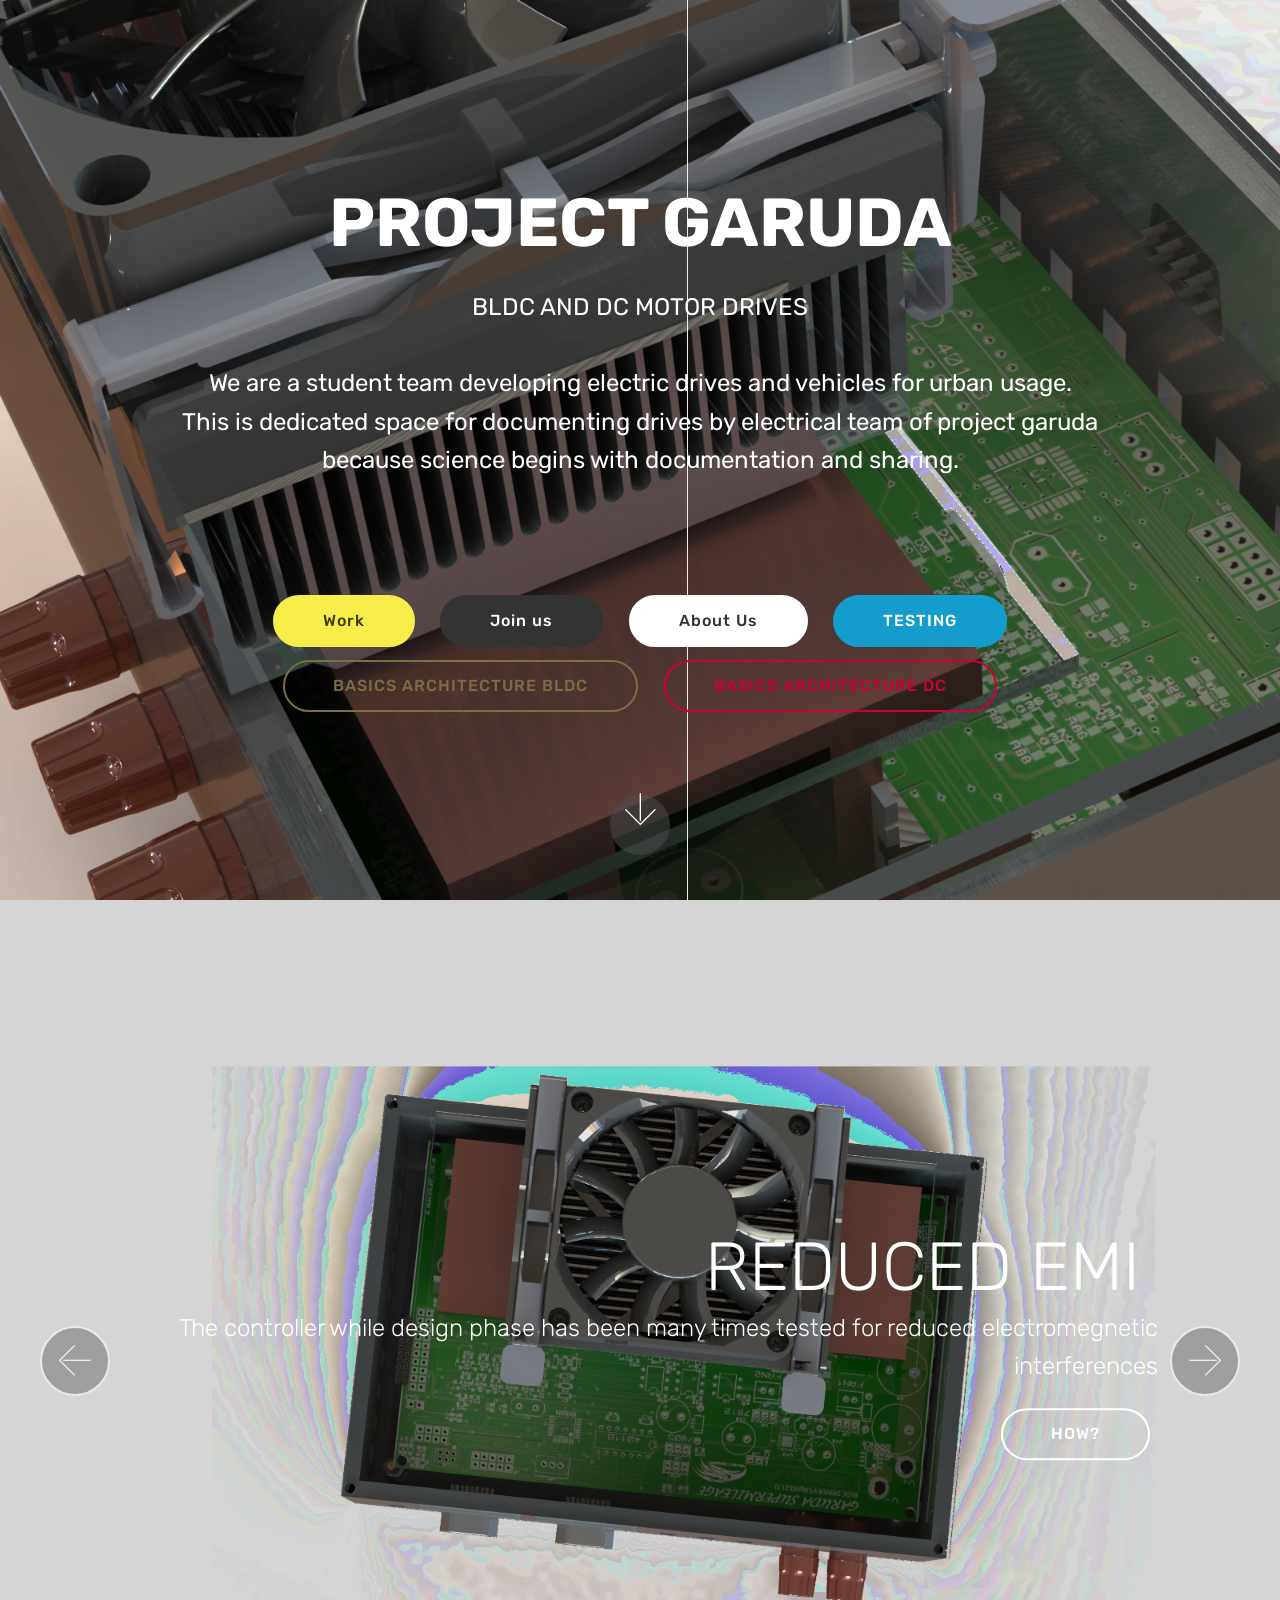
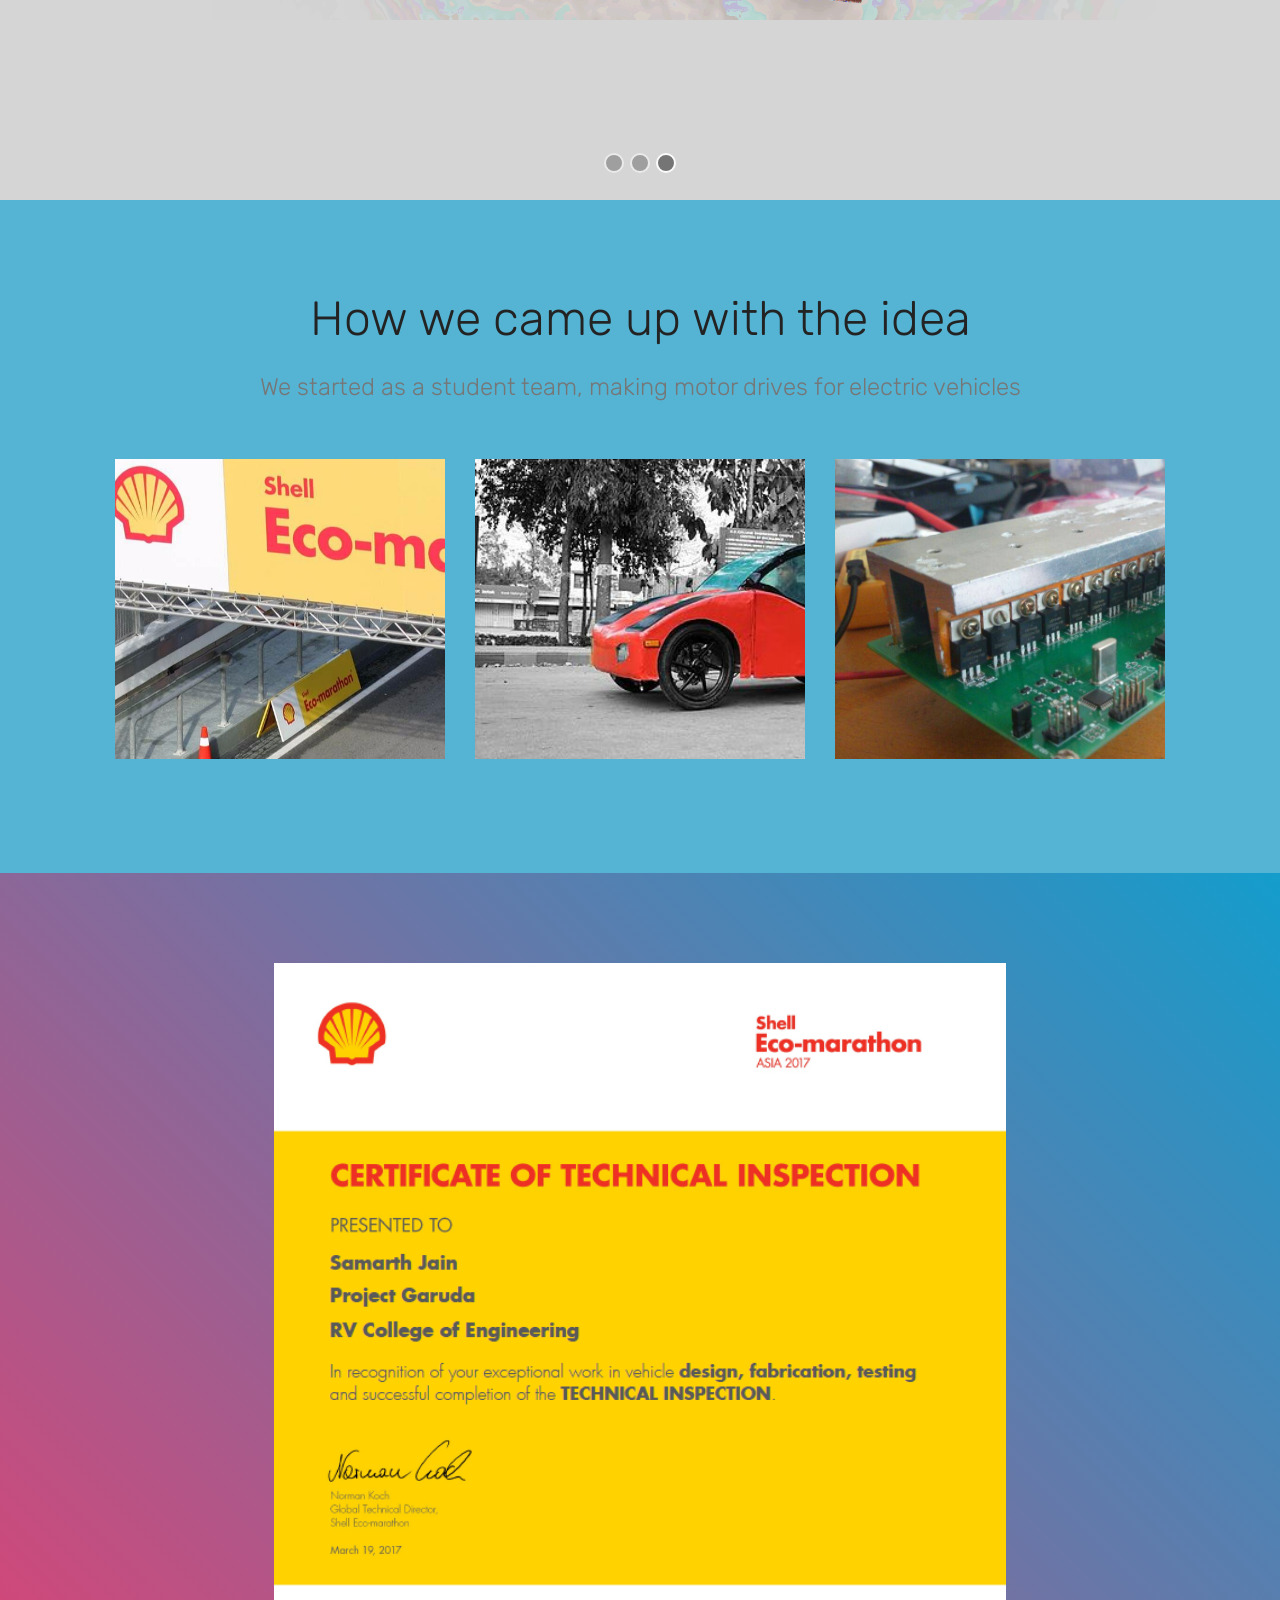
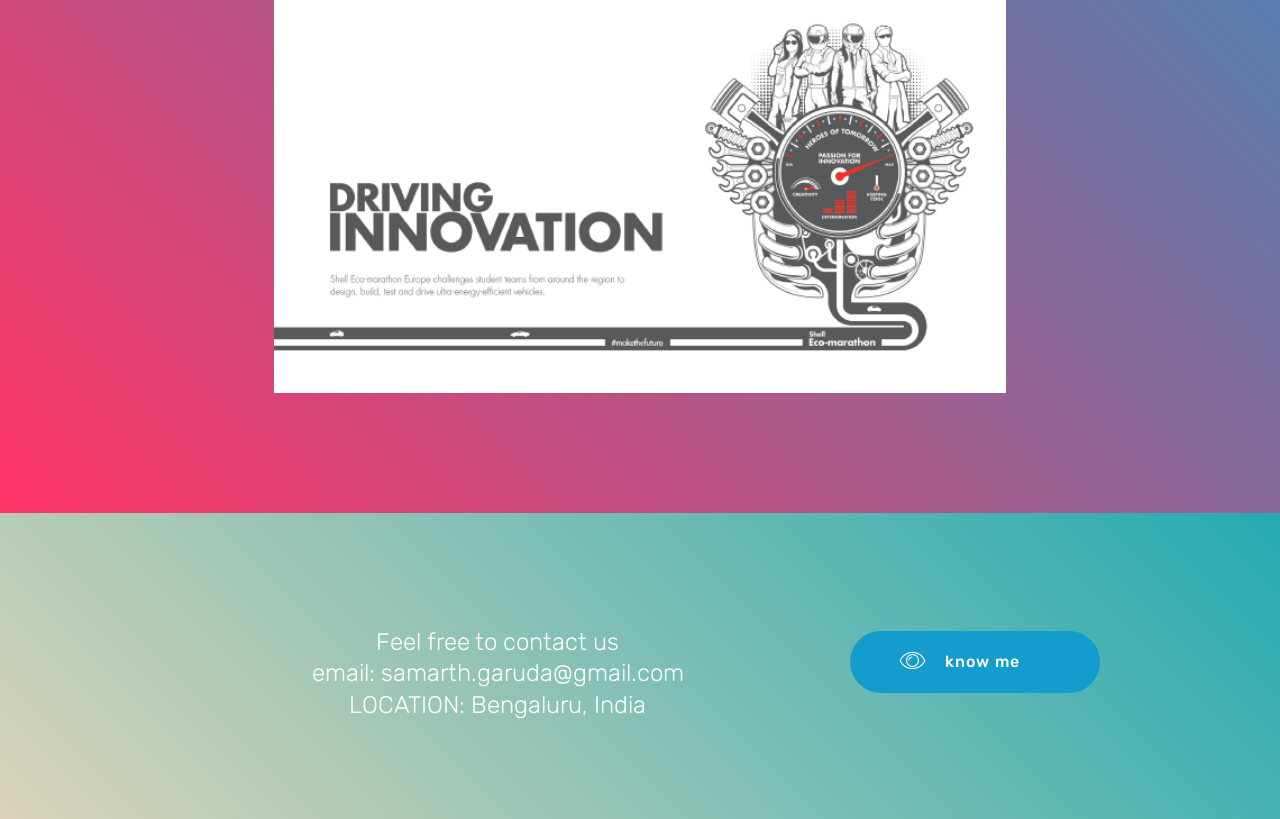
==== commit ab07b4b1: "Add files via upload" ====
--- a/index.html
+++ b/index.html
@@ -46,7 +46,7 @@
     </div>
 </section>
 
-<section class="engine"><a href="https://mobirise.co/b">site creator</a></section><section class="carousel slide cid-qF73cAMx0U" data-interval="false" id="slider1-l">
+<section class="engine"><a href="https://mobirise.co/g">create your own website</a></section><section class="carousel slide cid-qF73cAMx0U" data-interval="false" id="slider1-l">
 
     
 
--- a/assets/mobirise/css/mbr-additional.css
+++ b/assets/mobirise/css/mbr-additional.css
@@ -2317,6 +2317,46 @@
     width: 100% !important;
   }
 }
+.cid-qIucNyCIIY {
+  background-color: #9d88a9;
+}
+.cid-qIucNyCIIY .media-content {
+  word-wrap: break-word;
+}
+.cid-qIucNyCIIY .form-inline {
+  display: block;
+}
+.cid-qIucNyCIIY .form-inline .form-group {
+  padding: 0.5rem;
+  display: inline-block;
+}
+.cid-qIucNyCIIY .form-inline .buttons-wrap {
+  display: inline-block;
+}
+.cid-qIucNyCIIY .form-inline input {
+  text-align: center;
+}
+.cid-qIucNyCIIY .mbr-figure {
+  padding-bottom: 2rem;
+}
+@media (min-width: 992px) {
+  .cid-qIucNyCIIY .mbr-figure {
+    padding-right: 4rem;
+  }
+}
+@media (max-width: 992px) {
+  .cid-qIucNyCIIY .mbr-text {
+    text-align: center;
+  }
+  .cid-qIucNyCIIY .form-inline {
+    text-align: center;
+  }
+}
+@media (max-width: 768px) {
+  .cid-qIucNyCIIY .form-inline input {
+    font-size: .85rem;
+  }
+}
 .cid-qIokJbENH7 {
   padding-top: 90px;
   padding-bottom: 90px;
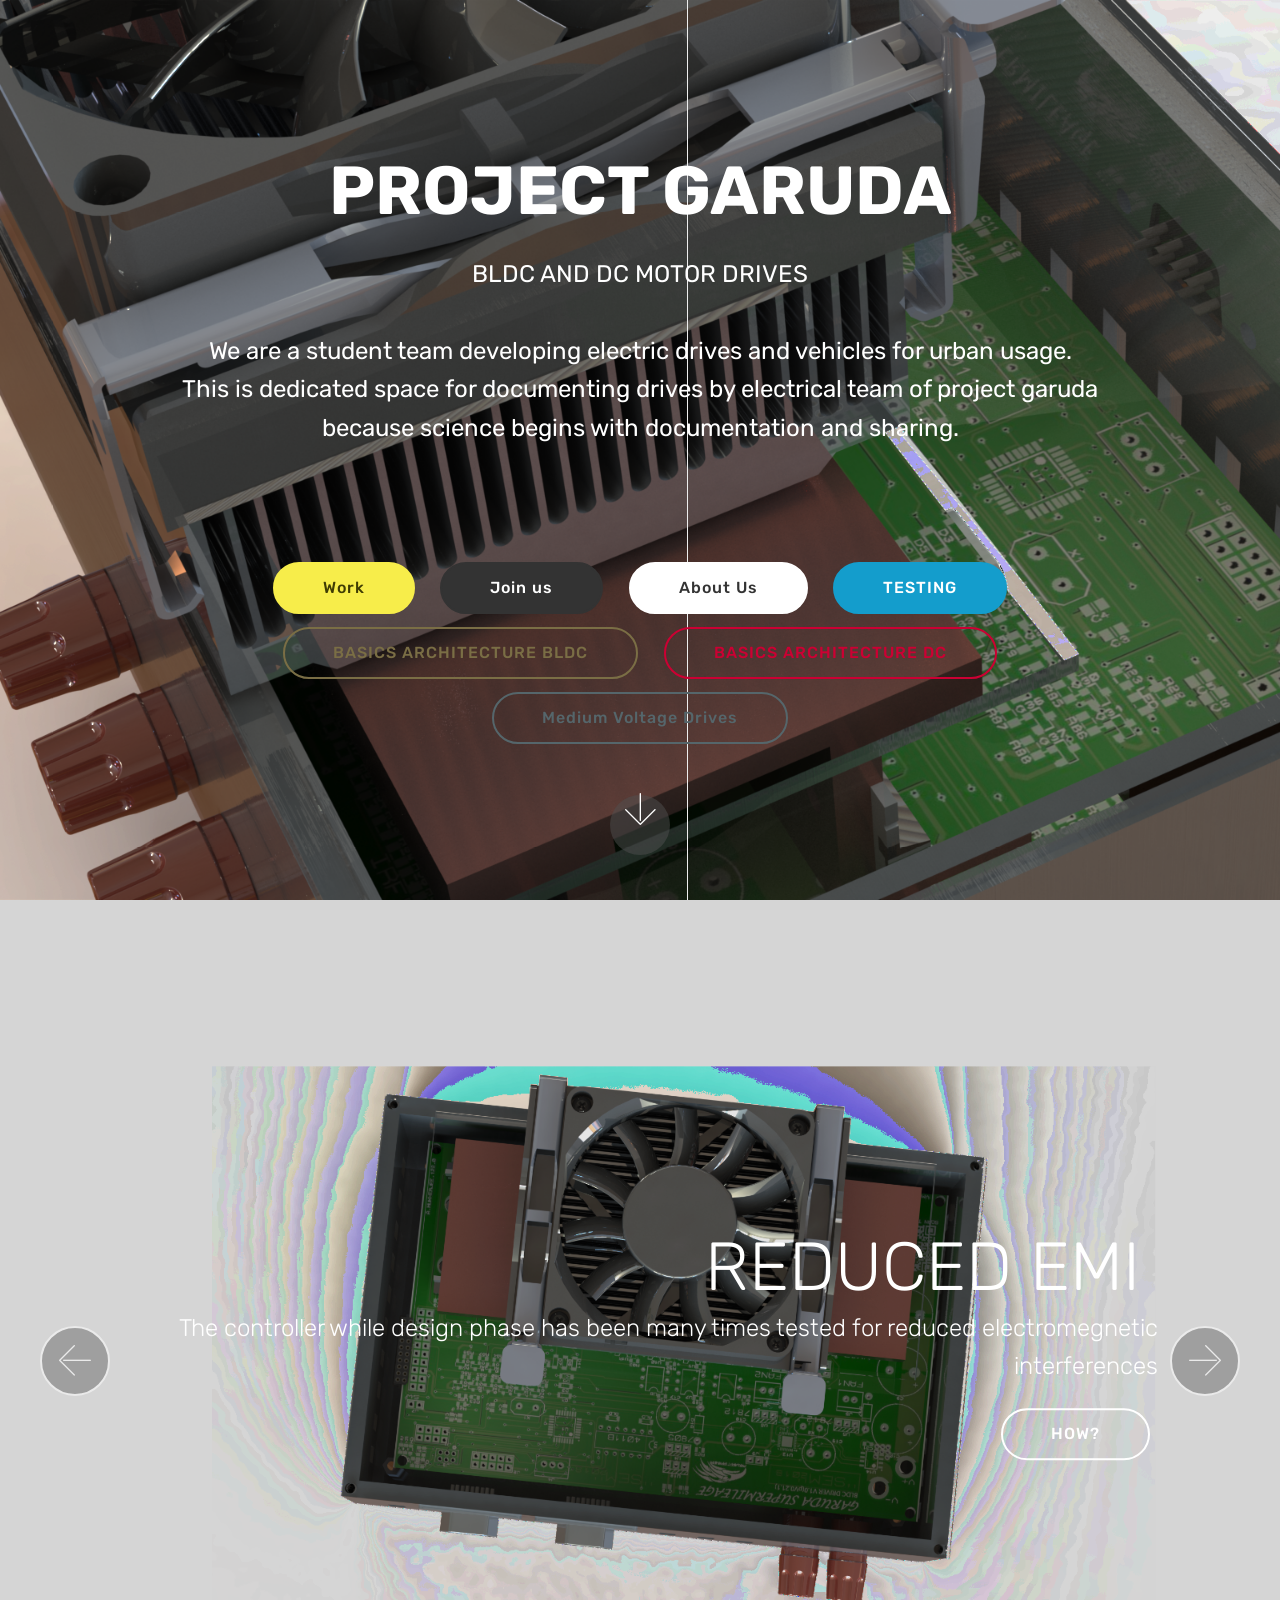
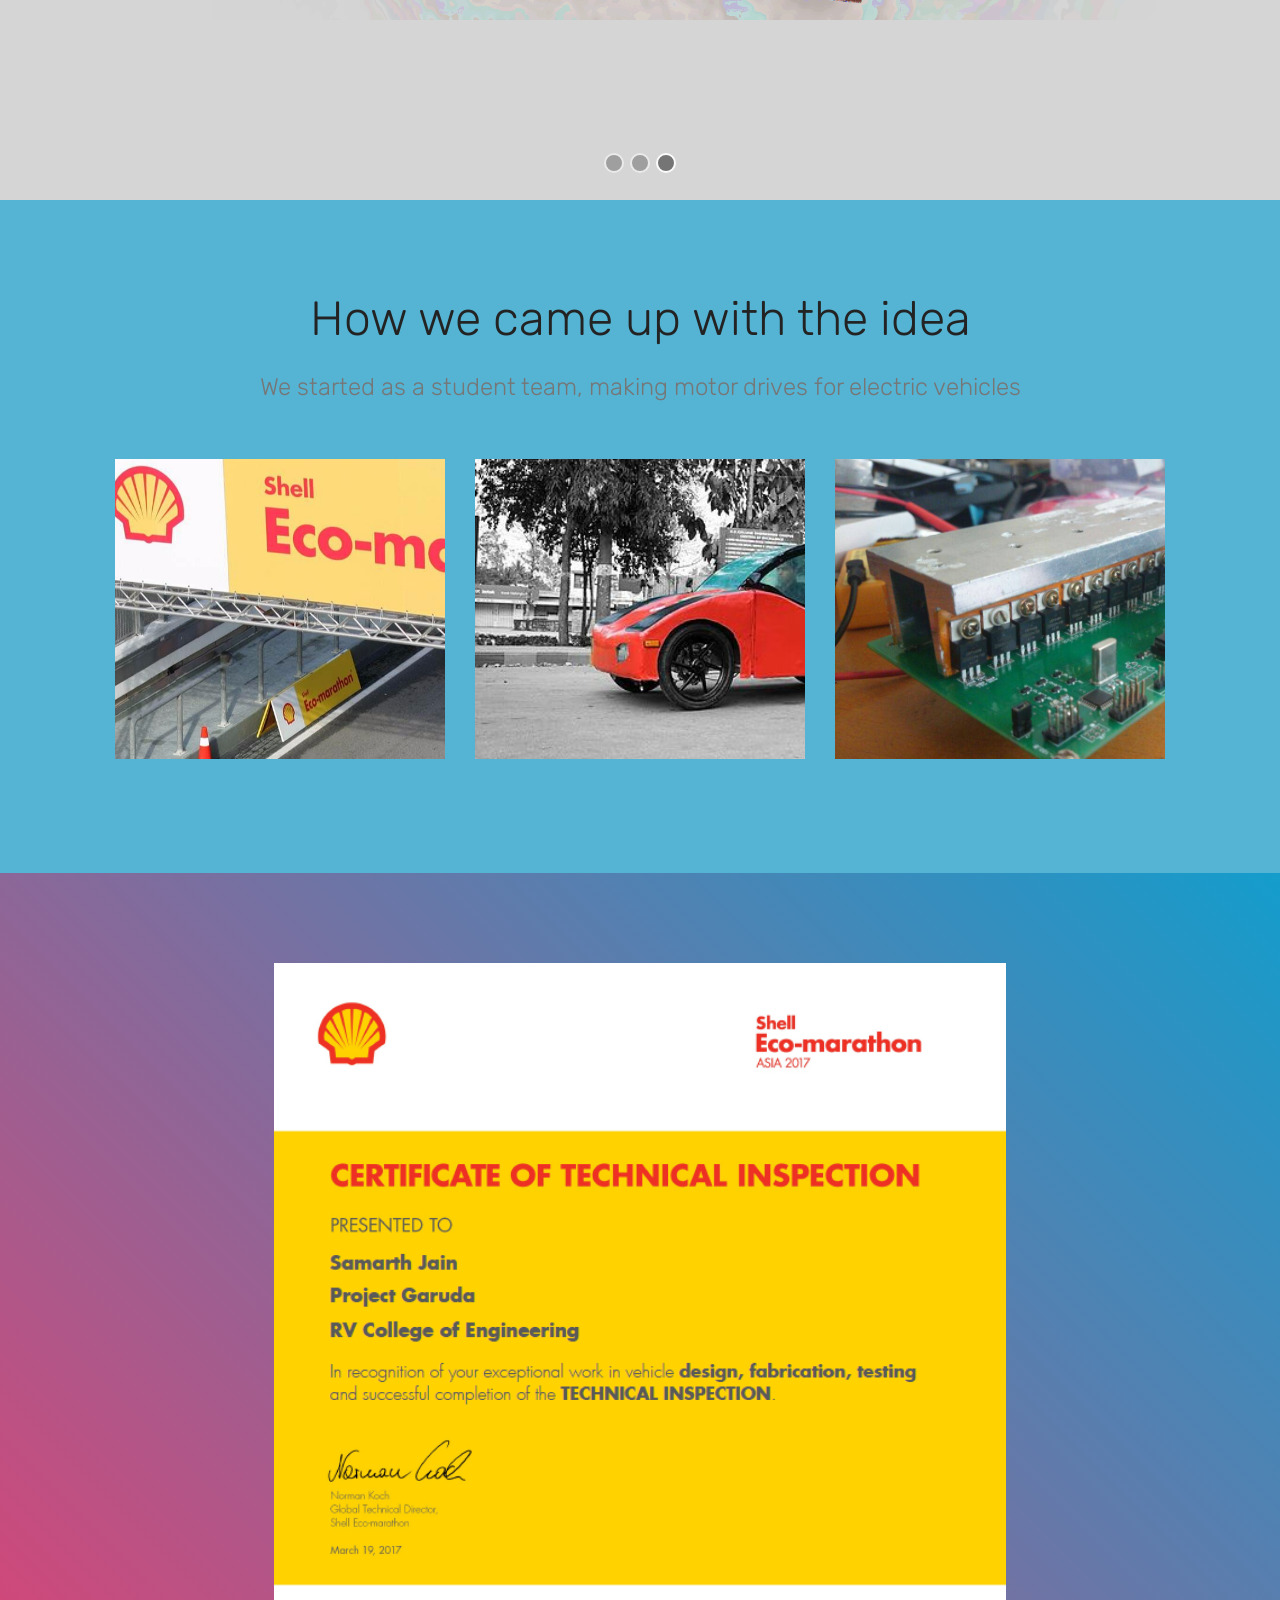
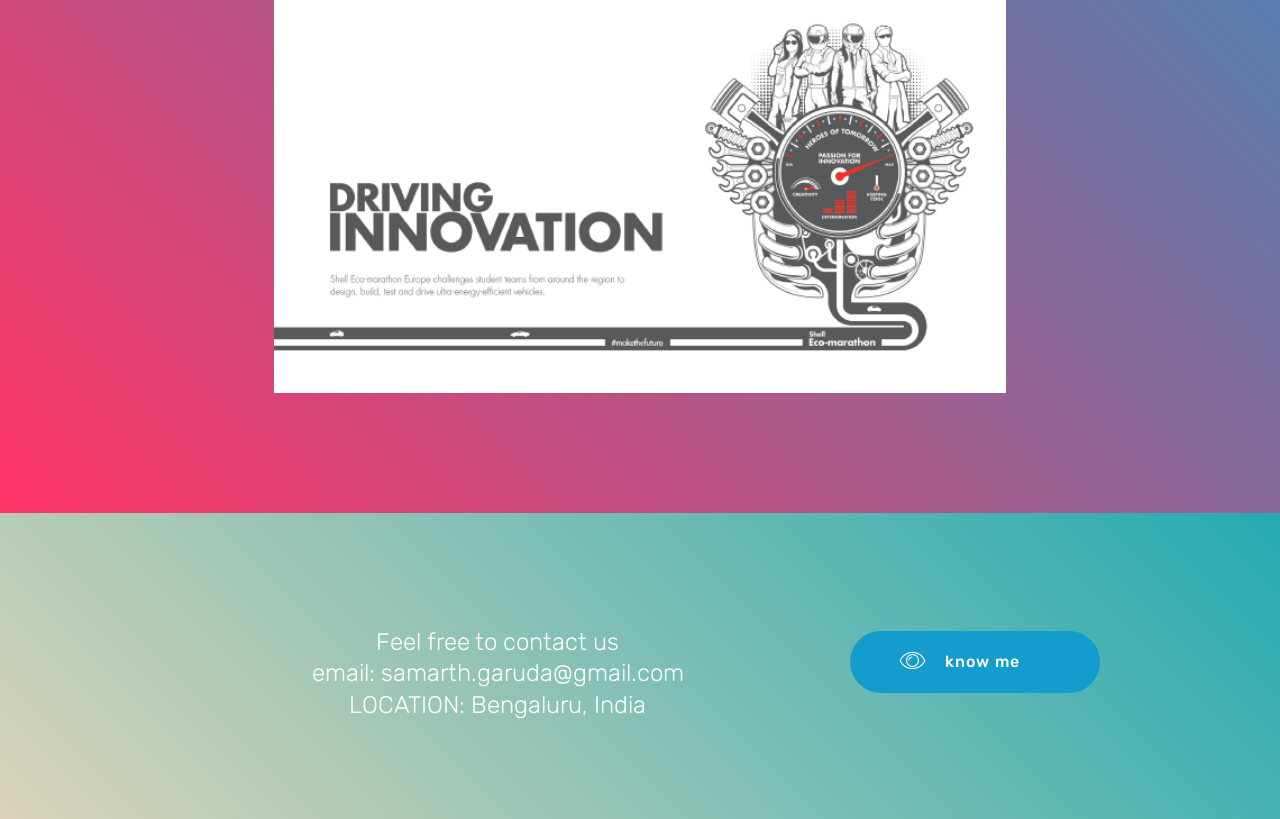
==== commit 32552f65: "Add files via upload" ====
--- a/index.html
+++ b/index.html
@@ -35,7 +35,7 @@
                 <p class="mbr-text pb-3 mbr-fonts-style display-5">BLDC AND DC MOTOR DRIVES<br><br>We are a student team developing electric drives and vehicles for urban usage.<br>This is dedicated space for documenting drives by electrical team of project garuda because science begins with documentation and sharing.<br>
 <br><br></p>
                 <div class="mbr-section-btn"><a class="btn btn-md btn-success display-4" href="index.html#slider1-l">Work</a>
-                     <a class="btn btn-md btn-black display-4" href="#bottom">Join us</a> <a class="btn btn-md btn-white display-4" href="index.html#features15-q">About Us</a> <a class="btn btn-md btn-primary display-4" href="page3.html" target="_blank">TESTING</a> <a class="btn btn-md btn-danger-outline display-4" href="page4.html" target="_blank">BASICS ARCHITECTURE BLDC</a> <a class="btn btn-md btn-secondary-outline display-4" href="page6.html" target="_blank">BASICS ARCHITECTURE DC</a></div>
+                     <a class="btn btn-md btn-black display-4" href="#bottom">Join us</a> <a class="btn btn-md btn-white display-4" href="index.html#features15-q">About Us</a> <a class="btn btn-md btn-primary display-4" href="page3.html" target="_blank">TESTING</a> <a class="btn btn-md btn-danger-outline display-4" href="page4.html" target="_blank">BASICS ARCHITECTURE BLDC</a> <a class="btn btn-md btn-secondary-outline display-4" href="page6.html" target="_blank">BASICS ARCHITECTURE DC</a> <a class="btn btn-md btn-warning-outline display-4" href="https://prezi.com/view/WRPpnvlzTfr49QY35Q7d/" target="_blank">Medium Voltage Drives</a></div>
             </div>
         </div>
     </div>
@@ -46,7 +46,7 @@
     </div>
 </section>
 
-<section class="engine"><a href="https://mobirise.co/g">create your own website</a></section><section class="carousel slide cid-qF73cAMx0U" data-interval="false" id="slider1-l">
+<section class="engine"><a href="https://mobirise.co/k">bootstrap templates</a></section><section class="carousel slide cid-qF73cAMx0U" data-interval="false" id="slider1-l">
 
     
 
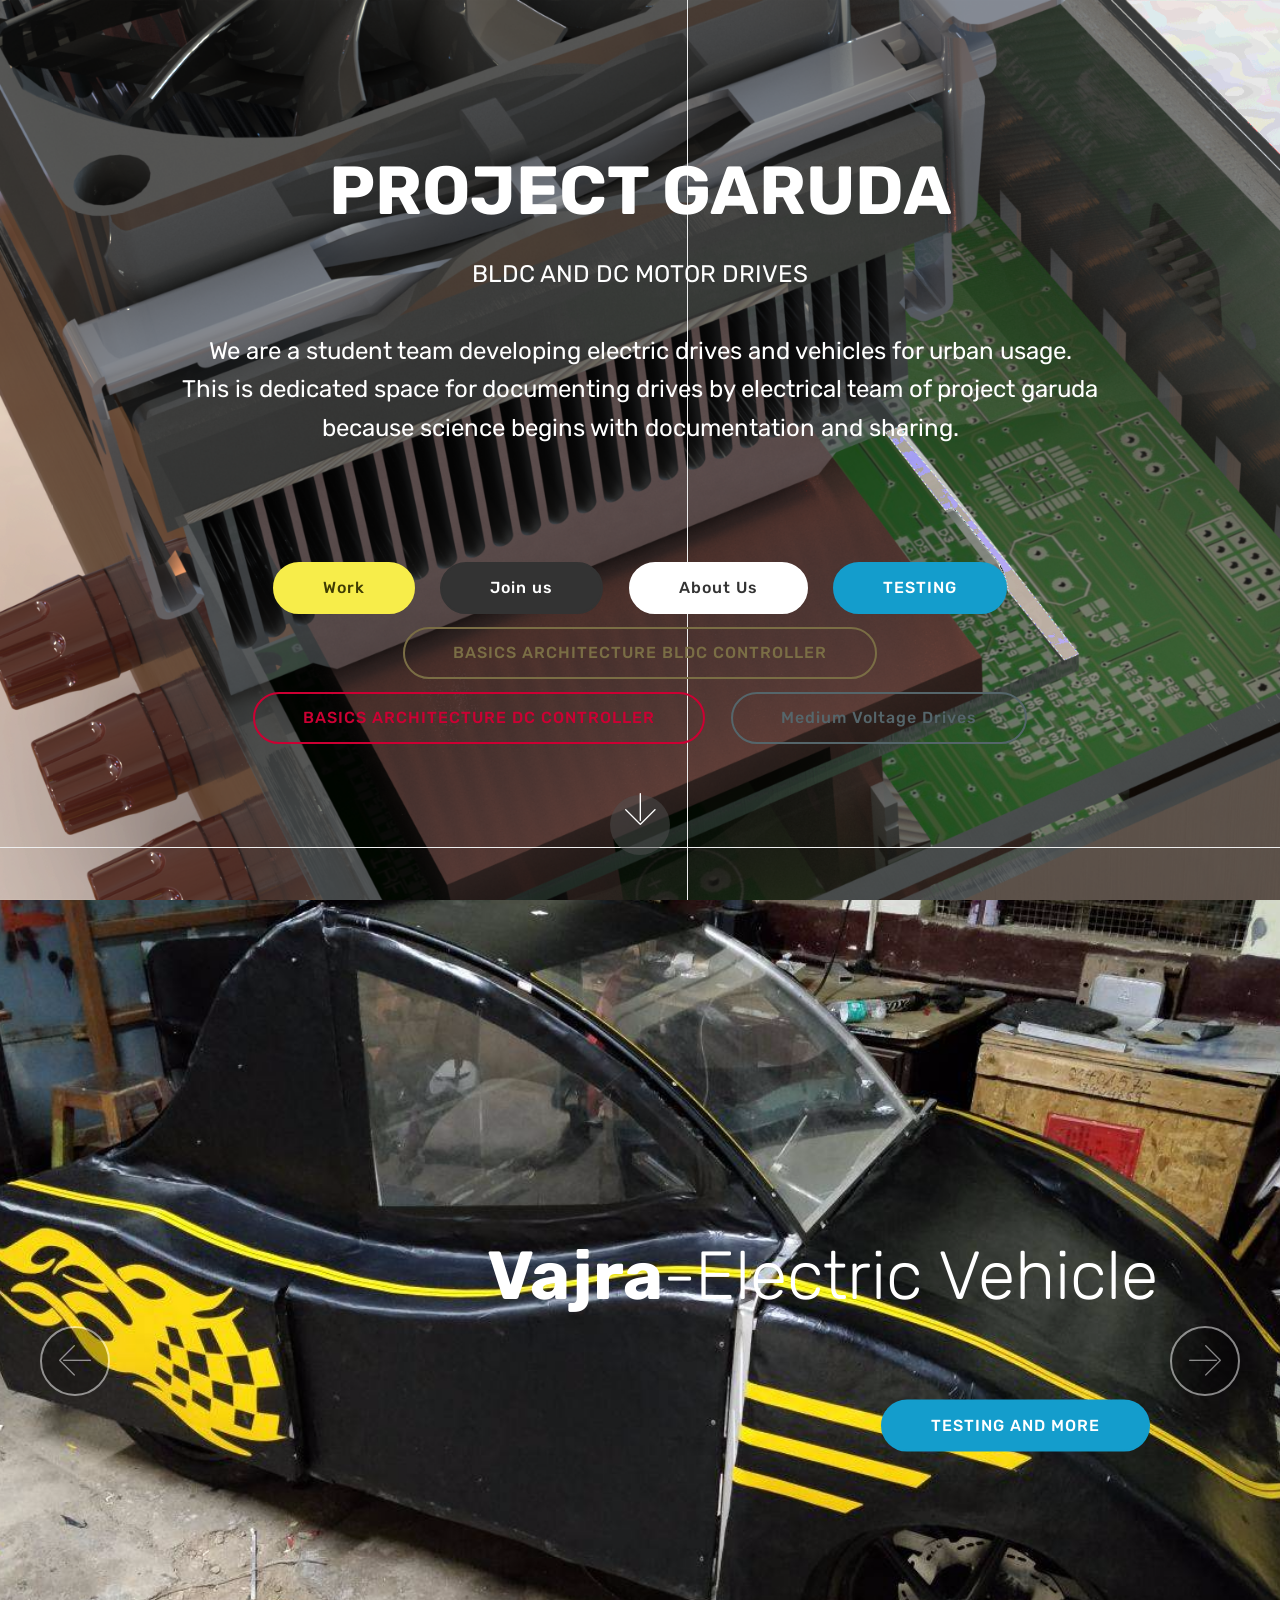
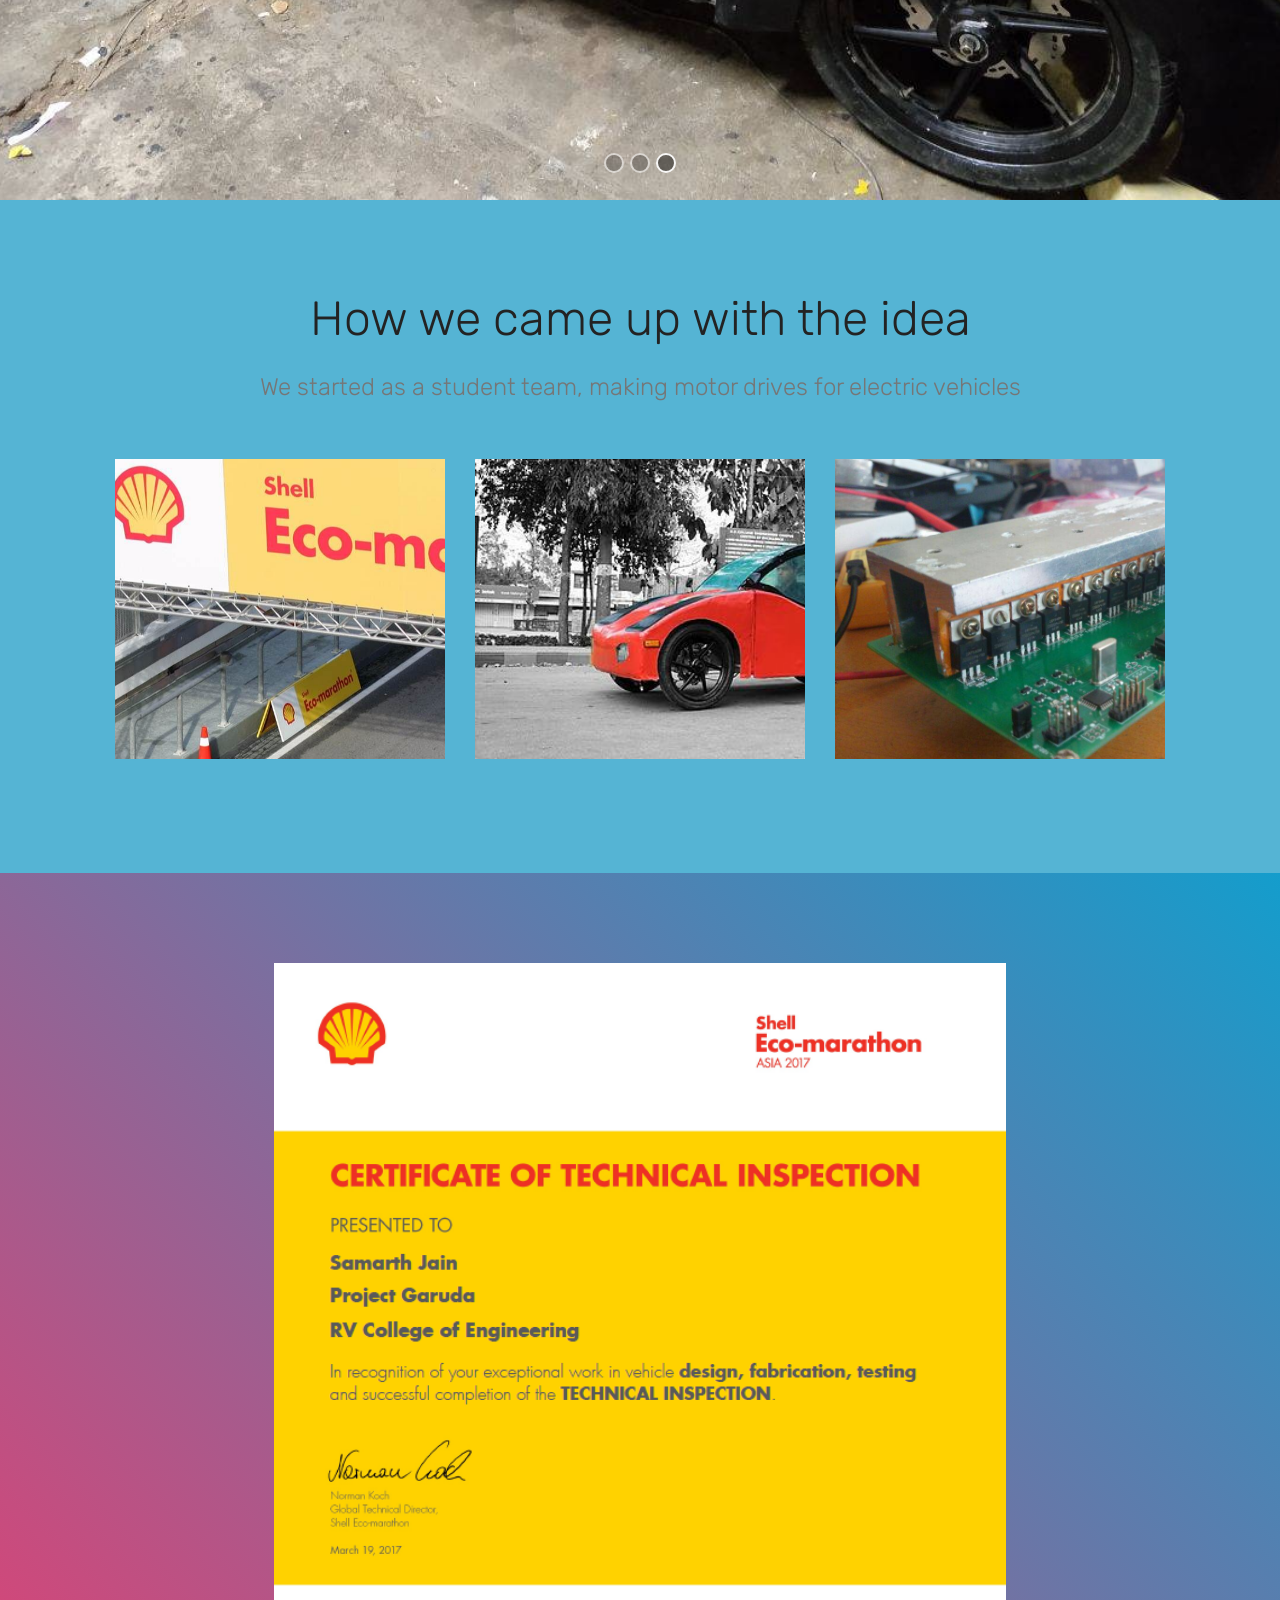
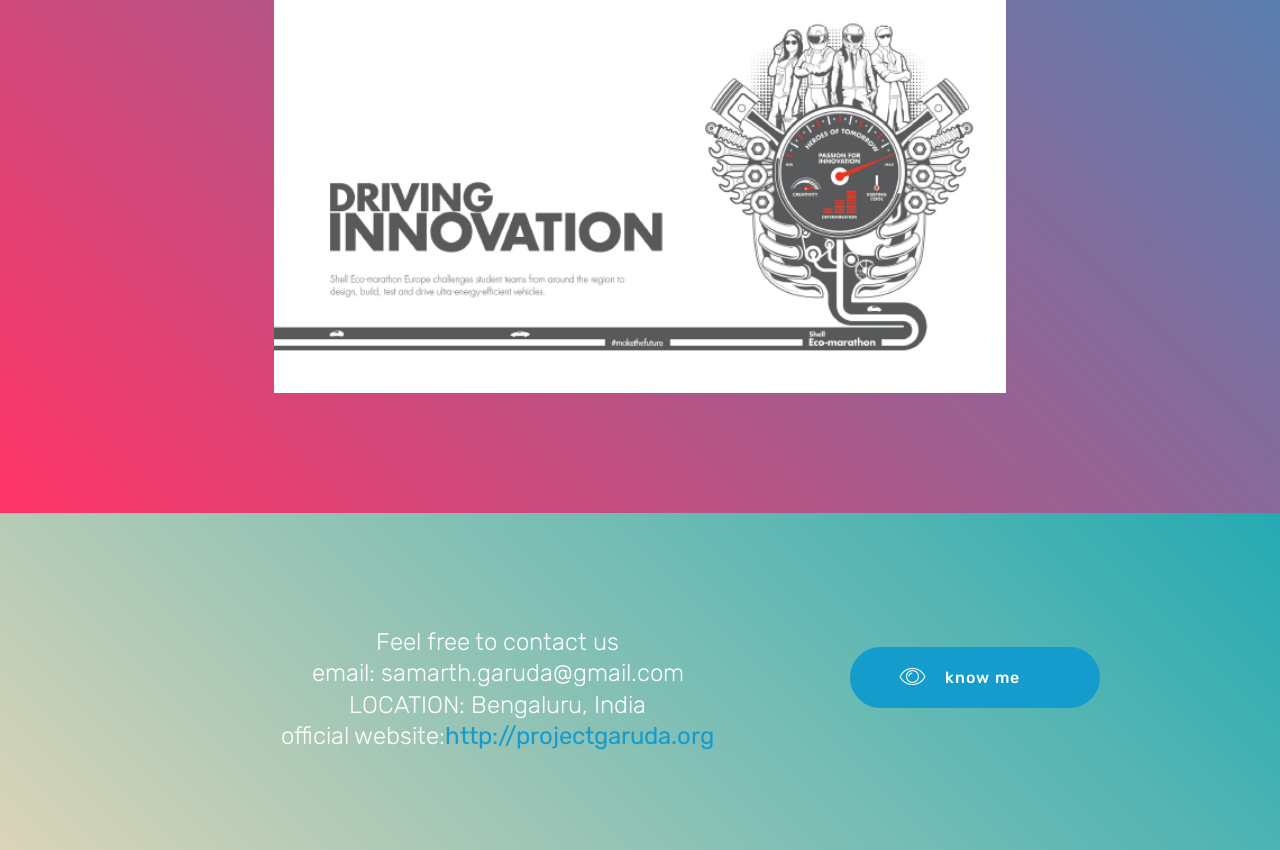
==== commit a529c531: "Add files via upload" ====
--- a/index.html
+++ b/index.html
@@ -35,7 +35,7 @@
                 <p class="mbr-text pb-3 mbr-fonts-style display-5">BLDC AND DC MOTOR DRIVES<br><br>We are a student team developing electric drives and vehicles for urban usage.<br>This is dedicated space for documenting drives by electrical team of project garuda because science begins with documentation and sharing.<br>
 <br><br></p>
                 <div class="mbr-section-btn"><a class="btn btn-md btn-success display-4" href="index.html#slider1-l">Work</a>
-                     <a class="btn btn-md btn-black display-4" href="#bottom">Join us</a> <a class="btn btn-md btn-white display-4" href="index.html#features15-q">About Us</a> <a class="btn btn-md btn-primary display-4" href="page3.html" target="_blank">TESTING</a> <a class="btn btn-md btn-danger-outline display-4" href="page4.html" target="_blank">BASICS ARCHITECTURE BLDC</a> <a class="btn btn-md btn-secondary-outline display-4" href="page6.html" target="_blank">BASICS ARCHITECTURE DC</a> <a class="btn btn-md btn-warning-outline display-4" href="https://prezi.com/view/WRPpnvlzTfr49QY35Q7d/" target="_blank">Medium Voltage Drives</a></div>
+                     <a class="btn btn-md btn-black display-4" href="#bottom">Join us</a> <a class="btn btn-md btn-white display-4" href="index.html#features15-q">About Us</a> <a class="btn btn-md btn-primary display-4" href="page3.html" target="_blank">TESTING</a> <a class="btn btn-md btn-danger-outline display-4" href="page4.html" target="_blank">BASICS ARCHITECTURE BLDC CONTROLLER</a> <a class="btn btn-md btn-secondary-outline display-4" href="page6.html" target="_blank">BASICS ARCHITECTURE DC CONTROLLER</a> <a class="btn btn-md btn-warning-outline display-4" href="https://prezi.com/view/WRPpnvlzTfr49QY35Q7d/" target="_blank">Medium Voltage Drives</a></div>
             </div>
         </div>
     </div>
@@ -46,11 +46,11 @@
     </div>
 </section>
 
-<section class="engine"><a href="https://mobirise.co/k">bootstrap templates</a></section><section class="carousel slide cid-qF73cAMx0U" data-interval="false" id="slider1-l">
+<section class="engine"><a href="https://mobirise.co/e">web design software</a></section><section class="carousel slide cid-qF73cAMx0U" data-interval="false" id="slider1-l">
 
     
 
-    <div class="full-screen"><div class="mbr-slider slide carousel" data-pause="true" data-keyboard="false" data-ride="false" data-interval="false"><ol class="carousel-indicators"><li data-app-prevent-settings="" data-target="#slider1-l" data-slide-to="0"></li><li data-app-prevent-settings="" data-target="#slider1-l" data-slide-to="1"></li><li data-app-prevent-settings="" data-target="#slider1-l" class=" active" data-slide-to="2"></li></ol><div class="carousel-inner" role="listbox"><div class="carousel-item slider-fullscreen-image" data-bg-video-slide="false" style="background-image: url(assets/images/capturecontroller-1890x803.png);"><div class="container container-slide"><div class="image_wrapper"><div class="mbr-overlay" style="opacity: 0.2;"></div><img src="assets/images/capturecontroller-1890x803.png"><div class="carousel-caption justify-content-center"><div class="col-10 align-center"><h2 class="mbr-fonts-style display-1">Introducing 3 Phase BLDC Drive &gt;1</h2><p class="lead mbr-text mbr-fonts-style display-5">The first generation motor controller of project garuda</p><div class="mbr-section-btn" buttons="0"> <a class="btn  btn-white-outline display-4" href="page1.html">Design Details</a></div></div></div></div></div></div><div class="carousel-item slider-fullscreen-image" data-bg-video-slide="false" style="background-image: url(assets/images/controller-front-1-2000x1545.jpg);"><div class="container container-slide"><div class="image_wrapper"><div class="mbr-overlay" style="opacity: 0;"></div><img src="assets/images/controller-front-1-2000x1545.jpg"><div class="carousel-caption justify-content-center"><div class="col-10 align-left"><h2 class="mbr-fonts-style display-1">Industry ready&nbsp;</h2><p class="lead mbr-text mbr-fonts-style display-5">Heat management and housing are designed for electric vehicle applications.</p></div></div></div></div></div><div class="carousel-item slider-fullscreen-image active" data-bg-video-slide="false" style="background-image: url(assets/images/controller-top-1-2000x1125.png);"><div class="container container-slide"><div class="image_wrapper"><div class="mbr-overlay" style="opacity: 0.1;"></div><img src="assets/images/controller-top-1-2000x1125.png"><div class="carousel-caption justify-content-center"><div class="col-10 align-right"><h2 class="mbr-fonts-style display-1">REDUCED EMI&nbsp;</h2><p class="lead mbr-text mbr-fonts-style display-5">The controller while design phase has been many times tested for reduced electromegnetic interferences</p><div class="mbr-section-btn" buttons="0"> <a class="btn  btn-white-outline display-4" href="page2.html">HOW?</a></div></div></div></div></div></div></div><a data-app-prevent-settings="" class="carousel-control carousel-control-prev" role="button" data-slide="prev" href="#slider1-l"><span aria-hidden="true" class="mbri-left mbr-iconfont"></span><span class="sr-only">Previous</span></a><a data-app-prevent-settings="" class="carousel-control carousel-control-next" role="button" data-slide="next" href="#slider1-l"><span aria-hidden="true" class="mbri-right mbr-iconfont"></span><span class="sr-only">Next</span></a></div></div>
+    <div class="full-screen"><div class="mbr-slider slide carousel" data-pause="true" data-keyboard="false" data-ride="false" data-interval="false"><ol class="carousel-indicators"><li data-app-prevent-settings="" data-target="#slider1-l" data-slide-to="0"></li><li data-app-prevent-settings="" data-target="#slider1-l" data-slide-to="1"></li><li data-app-prevent-settings="" data-target="#slider1-l" class=" active" data-slide-to="2"></li></ol><div class="carousel-inner" role="listbox"><div class="carousel-item slider-fullscreen-image" data-bg-video-slide="false" style="background-image: url(assets/images/capturecontroller-1890x803.png);"><div class="container container-slide"><div class="image_wrapper"><div class="mbr-overlay" style="opacity: 0.2;"></div><img src="assets/images/capturecontroller-1890x803.png"><div class="carousel-caption justify-content-center"><div class="col-10 align-center"><h2 class="mbr-fonts-style display-1">Introducing 3 Phase BLDC Drive &gt;1</h2><p class="lead mbr-text mbr-fonts-style display-5">The first generation motor controller of project garuda</p><div class="mbr-section-btn" buttons="0"> <a class="btn  btn-white-outline display-4" href="page1.html">Design Details</a></div></div></div></div></div></div><div class="carousel-item slider-fullscreen-image" data-bg-video-slide="false" style="background-image: url(assets/images/controller-front-1-2000x1545.jpg);"><div class="container container-slide"><div class="image_wrapper"><div class="mbr-overlay" style="opacity: 0;"></div><img src="assets/images/controller-front-1-2000x1545.jpg"><div class="carousel-caption justify-content-center"><div class="col-10 align-left"><h2 class="mbr-fonts-style display-1">&nbsp;Road Ready&nbsp;</h2><p class="lead mbr-text mbr-fonts-style display-5">BLDC motor controller for automotive purpose.Built for two seater cars.</p></div></div></div></div></div><div class="carousel-item slider-fullscreen-image active" data-bg-video-slide="false" style="background-image: url(assets/images/whatsapp-image-2018-01-12-at-22.48.26-1152x864.jpg);"><div class="container container-slide"><div class="image_wrapper"><div class="mbr-overlay" style="opacity: 0;"></div><img src="assets/images/whatsapp-image-2018-01-12-at-22.48.26-1152x864.jpg"><div class="carousel-caption justify-content-center"><div class="col-10 align-right"><h2 class="mbr-fonts-style display-1"><strong>Vajra</strong>-Electric Vehicle<br><br></h2><p class="lead mbr-text mbr-fonts-style display-5"></p><div class="mbr-section-btn" buttons="0"><a class="btn  btn-primary display-4" href="page7.html">TESTING AND MORE</a> </div></div></div></div></div></div></div><a data-app-prevent-settings="" class="carousel-control carousel-control-prev" role="button" data-slide="prev" href="#slider1-l"><span aria-hidden="true" class="mbri-left mbr-iconfont"></span><span class="sr-only">Previous</span></a><a data-app-prevent-settings="" class="carousel-control carousel-control-next" role="button" data-slide="next" href="#slider1-l"><span aria-hidden="true" class="mbri-right mbr-iconfont"></span><span class="sr-only">Next</span></a></div></div>
 
 </section>
 
@@ -136,7 +136,7 @@
             </div>
             <div class="media-container-column title col-12 col-lg-7 col-md-6">
                 <h2 class="align-right mbr-bold mbr-white pb-3 mbr-fonts-style display-2"></h2>
-                <h3 class="mbr-section-subtitle align-right mbr-light mbr-white mbr-fonts-style display-5">Feel free to contact us <br>email: samarth.garuda@gmail.com<br>LOCATION: Bengaluru, India</h3>
+                <h3 class="mbr-section-subtitle align-right mbr-light mbr-white mbr-fonts-style display-5">Feel free to contact us <br>email: samarth.garuda@gmail.com<br>LOCATION: Bengaluru, India<br>official website:<a href="http://projectgaruda.org/" target="_blank">http://projectgaruda.org</a></h3>
             </div>
         </div>
     </div>
--- a/assets/mobirise/css/mbr-additional.css
+++ b/assets/mobirise/css/mbr-additional.css
@@ -1603,6 +1603,12 @@
 .cid-qF73cAMx0U .mbr-overlay ~ .container-slide {
   z-index: auto;
 }
+.cid-qF73cAMx0U B {
+  color: #149dcc;
+}
+.cid-qF73cAMx0U H2 {
+  color: #ffffff;
+}
 .cid-qF7sARZ2B9 {
   padding-top: 90px;
   padding-bottom: 90px;
@@ -2294,6 +2300,25 @@
 .cid-qIoaDy45Kb {
   background: linear-gradient(45deg, #7fd9fc, #6576aa);
 }
+.cid-qKavpNXqV0 {
+  padding-top: 90px;
+  padding-bottom: 90px;
+  background-color: #ff3366;
+}
+.cid-qKavpNXqV0 .mbr-figure {
+  margin: 0 auto;
+  width: 100%;
+  display: flex;
+  justify-content: center;
+}
+.cid-qKavpNXqV0 .mbr-figure img {
+  height: 100%;
+}
+@media (max-width: 991px) {
+  .cid-qKavpNXqV0 .mbr-figure img {
+    width: 100% !important;
+  }
+}
 .cid-qIoa9PHAJz {
   background: #ffffff;
 }
@@ -2415,3 +2440,18 @@
     padding-top: 3rem;
   }
 }
+.cid-qK7ZOt7F7a {
+  background-image: url("../../../assets/images/vajra-front-1152x864.jpg");
+}
+.cid-qKaryyVykP {
+  background: #ffffff;
+}
+.cid-qKaryyVykP .video-block {
+  margin: auto;
+  width: 100% !important;
+}
+@media (max-width: 768px) {
+  .cid-qKaryyVykP .video-block {
+    width: 100% !important;
+  }
+}
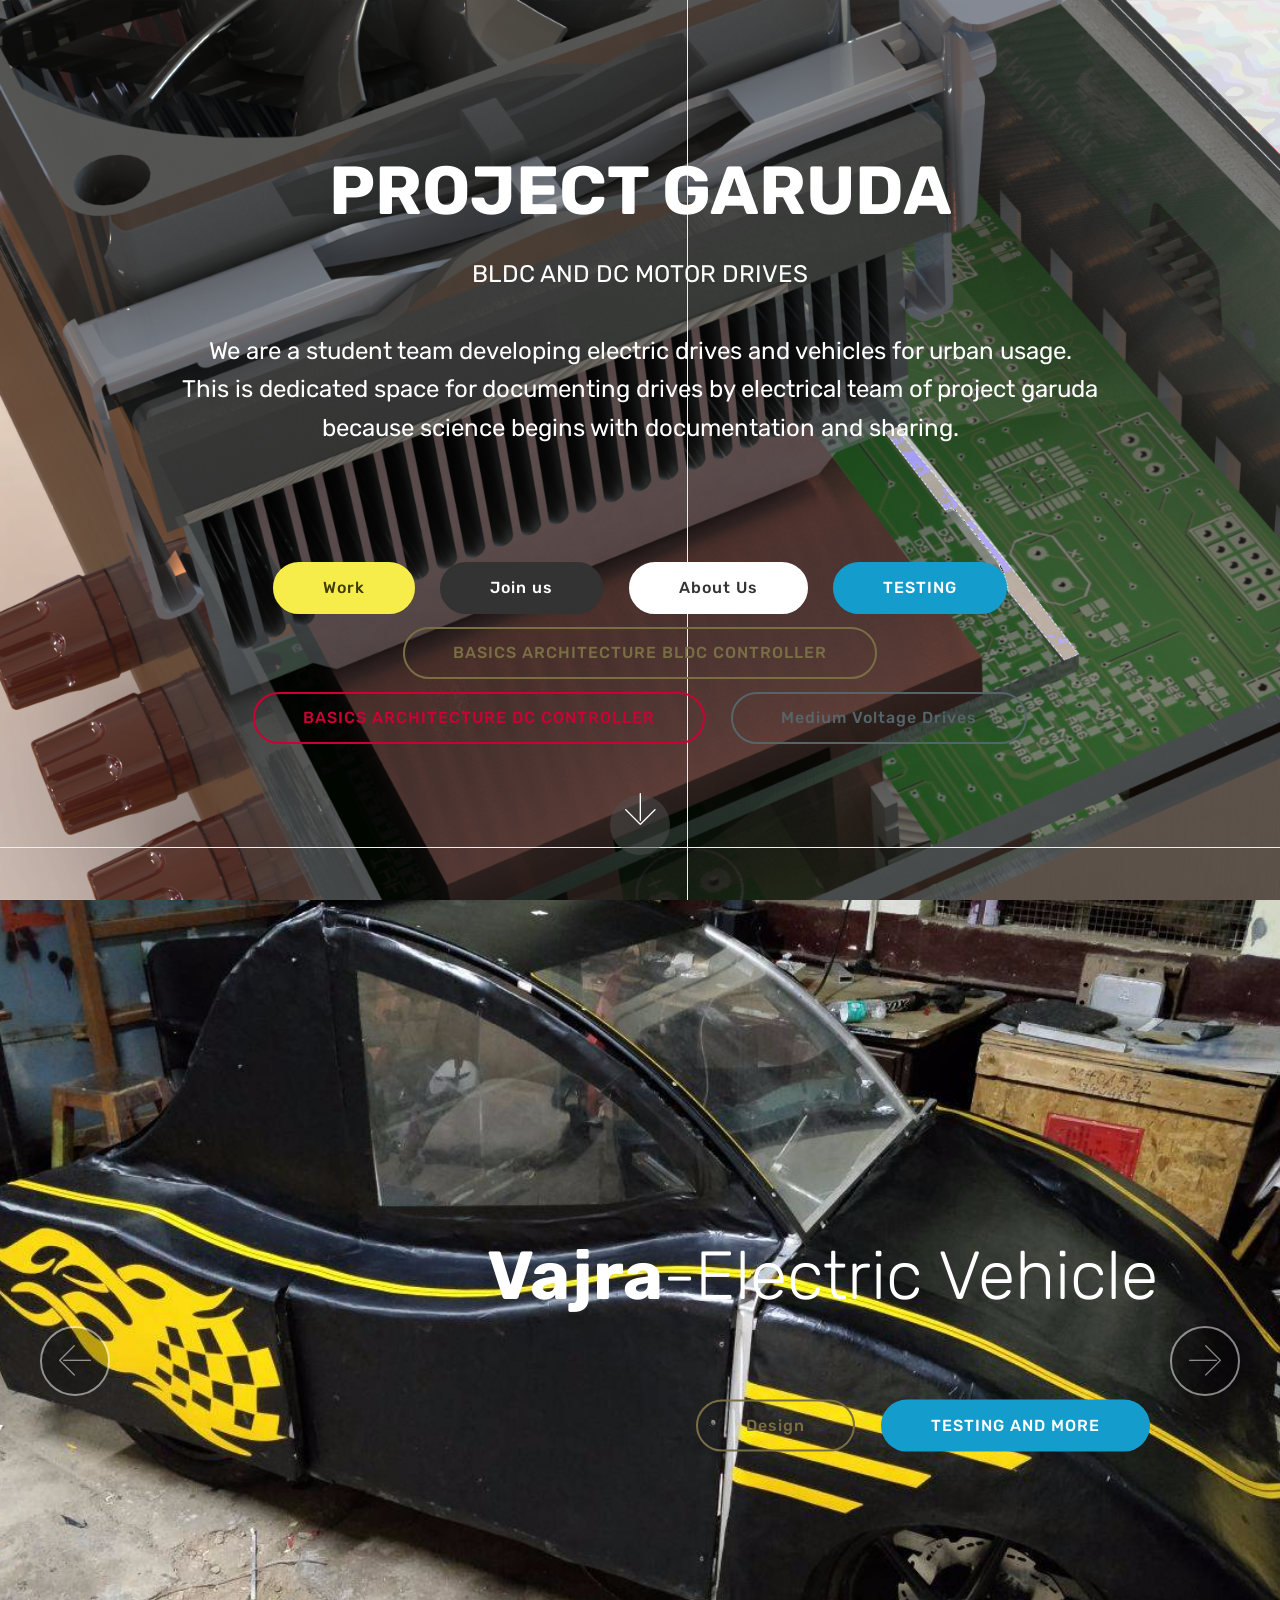
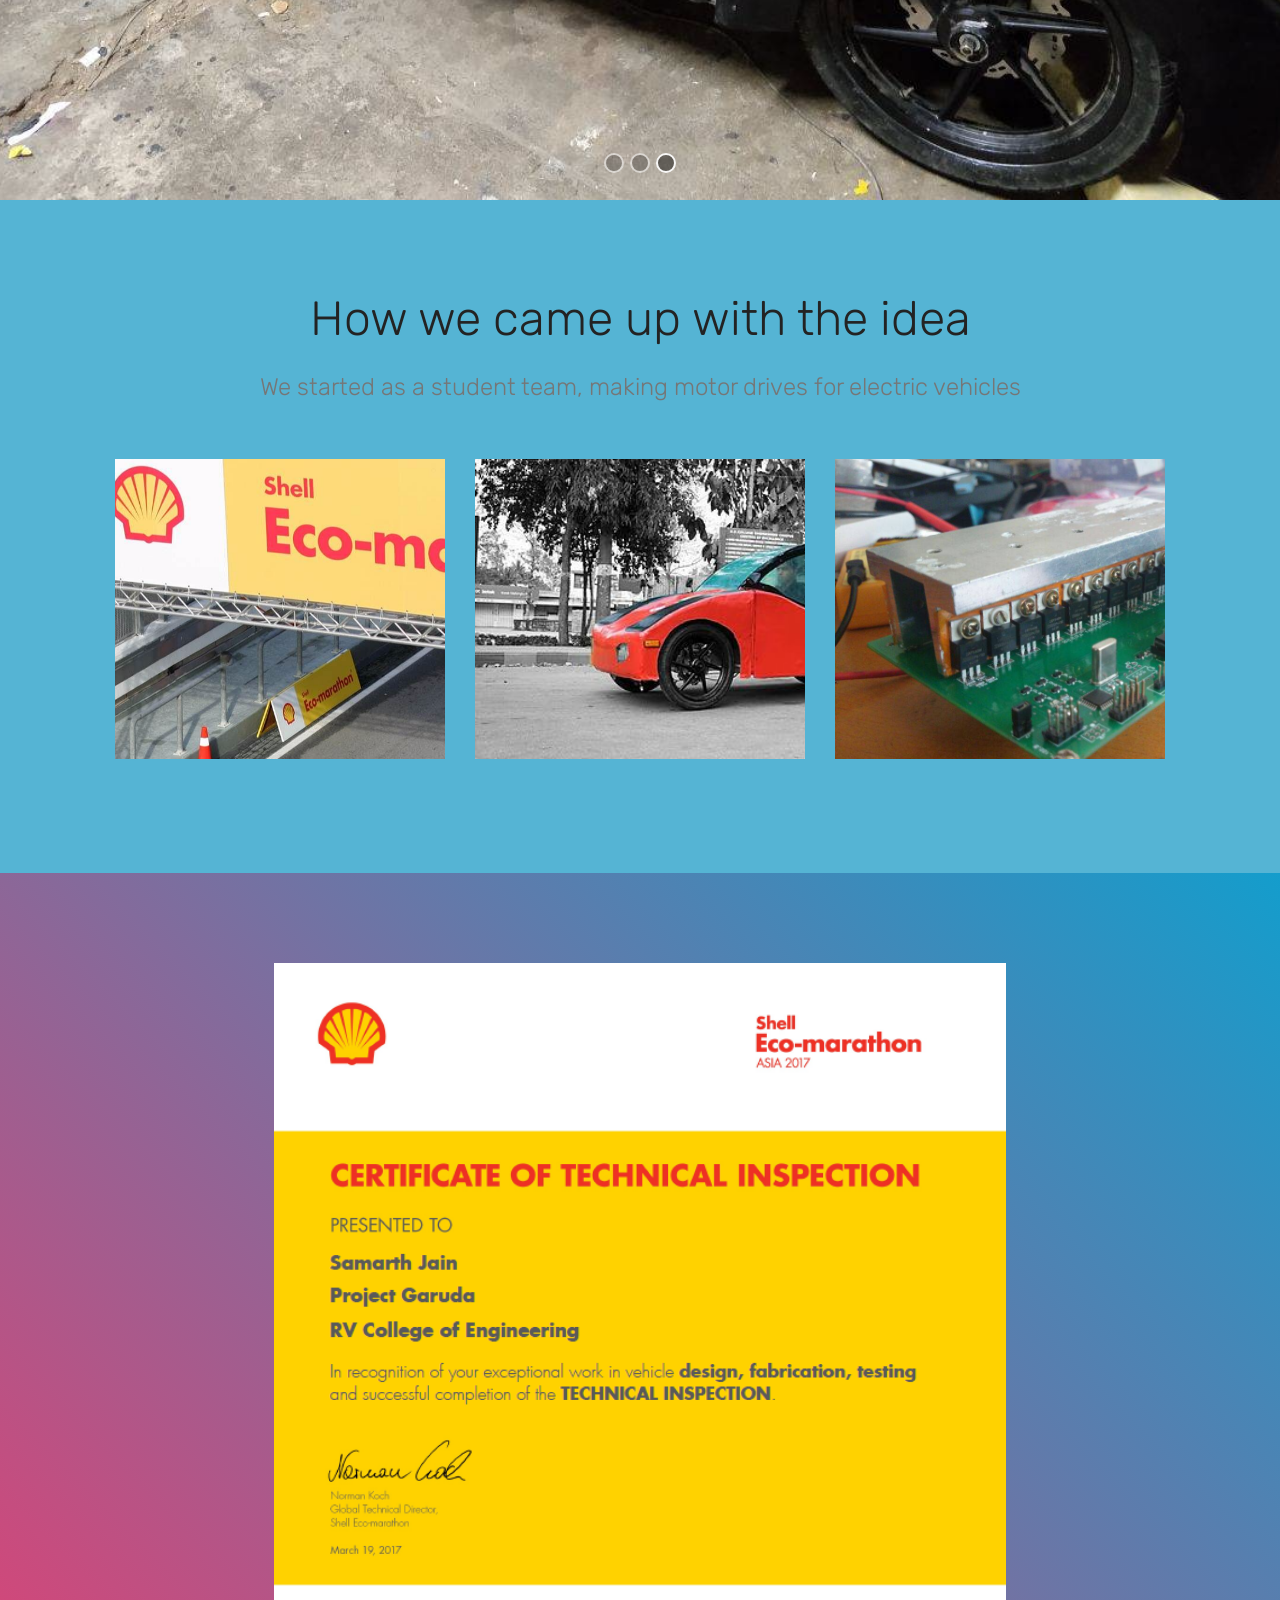
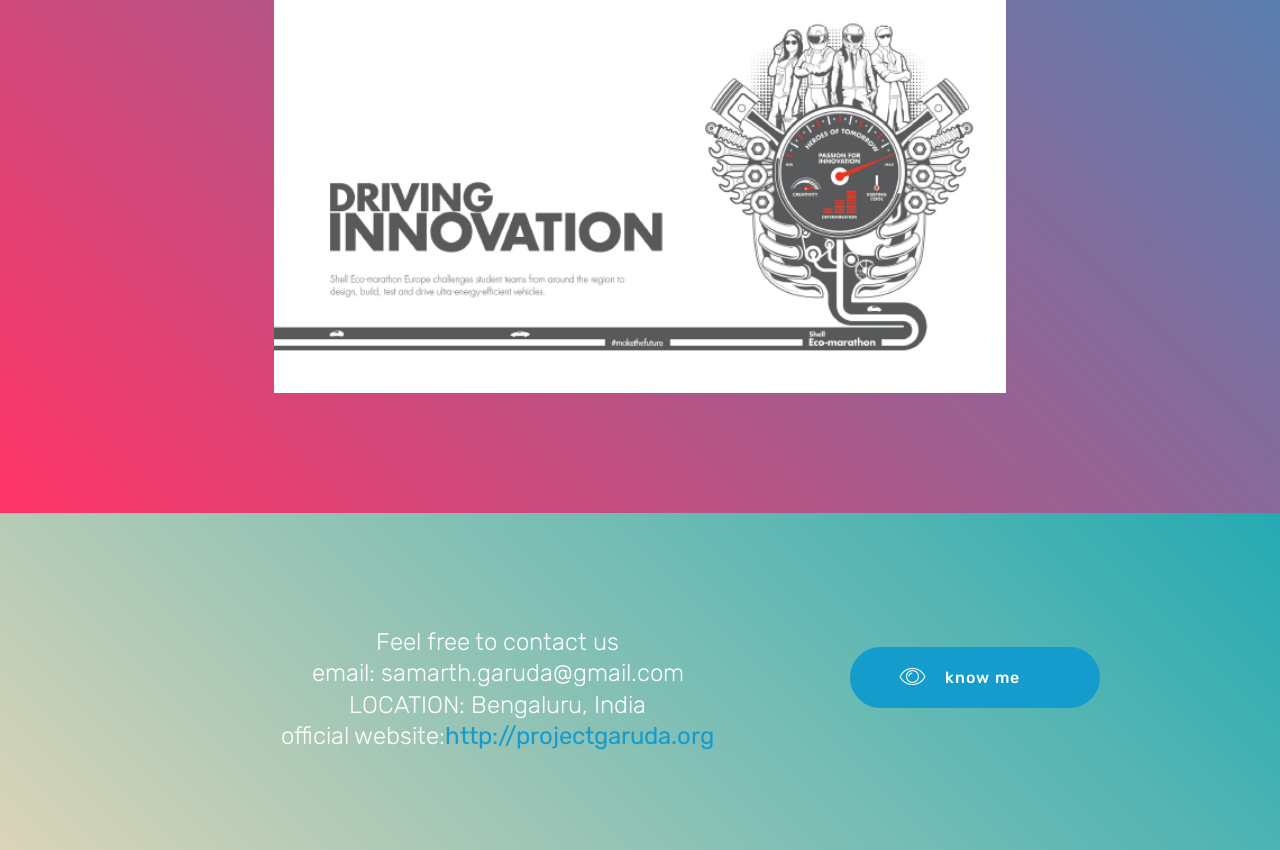
==== commit 223373fc: "Add files via upload" ====
--- a/index.html
+++ b/index.html
@@ -46,11 +46,11 @@
     </div>
 </section>
 
-<section class="engine"><a href="https://mobirise.co/e">web design software</a></section><section class="carousel slide cid-qF73cAMx0U" data-interval="false" id="slider1-l">
+<section class="engine"><a href="https://mobirise.co/a">free web builder</a></section><section class="carousel slide cid-qF73cAMx0U" data-interval="false" id="slider1-l">
 
     
 
-    <div class="full-screen"><div class="mbr-slider slide carousel" data-pause="true" data-keyboard="false" data-ride="false" data-interval="false"><ol class="carousel-indicators"><li data-app-prevent-settings="" data-target="#slider1-l" data-slide-to="0"></li><li data-app-prevent-settings="" data-target="#slider1-l" data-slide-to="1"></li><li data-app-prevent-settings="" data-target="#slider1-l" class=" active" data-slide-to="2"></li></ol><div class="carousel-inner" role="listbox"><div class="carousel-item slider-fullscreen-image" data-bg-video-slide="false" style="background-image: url(assets/images/capturecontroller-1890x803.png);"><div class="container container-slide"><div class="image_wrapper"><div class="mbr-overlay" style="opacity: 0.2;"></div><img src="assets/images/capturecontroller-1890x803.png"><div class="carousel-caption justify-content-center"><div class="col-10 align-center"><h2 class="mbr-fonts-style display-1">Introducing 3 Phase BLDC Drive &gt;1</h2><p class="lead mbr-text mbr-fonts-style display-5">The first generation motor controller of project garuda</p><div class="mbr-section-btn" buttons="0"> <a class="btn  btn-white-outline display-4" href="page1.html">Design Details</a></div></div></div></div></div></div><div class="carousel-item slider-fullscreen-image" data-bg-video-slide="false" style="background-image: url(assets/images/controller-front-1-2000x1545.jpg);"><div class="container container-slide"><div class="image_wrapper"><div class="mbr-overlay" style="opacity: 0;"></div><img src="assets/images/controller-front-1-2000x1545.jpg"><div class="carousel-caption justify-content-center"><div class="col-10 align-left"><h2 class="mbr-fonts-style display-1">&nbsp;Road Ready&nbsp;</h2><p class="lead mbr-text mbr-fonts-style display-5">BLDC motor controller for automotive purpose.Built for two seater cars.</p></div></div></div></div></div><div class="carousel-item slider-fullscreen-image active" data-bg-video-slide="false" style="background-image: url(assets/images/whatsapp-image-2018-01-12-at-22.48.26-1152x864.jpg);"><div class="container container-slide"><div class="image_wrapper"><div class="mbr-overlay" style="opacity: 0;"></div><img src="assets/images/whatsapp-image-2018-01-12-at-22.48.26-1152x864.jpg"><div class="carousel-caption justify-content-center"><div class="col-10 align-right"><h2 class="mbr-fonts-style display-1"><strong>Vajra</strong>-Electric Vehicle<br><br></h2><p class="lead mbr-text mbr-fonts-style display-5"></p><div class="mbr-section-btn" buttons="0"><a class="btn  btn-primary display-4" href="page7.html">TESTING AND MORE</a> </div></div></div></div></div></div></div><a data-app-prevent-settings="" class="carousel-control carousel-control-prev" role="button" data-slide="prev" href="#slider1-l"><span aria-hidden="true" class="mbri-left mbr-iconfont"></span><span class="sr-only">Previous</span></a><a data-app-prevent-settings="" class="carousel-control carousel-control-next" role="button" data-slide="next" href="#slider1-l"><span aria-hidden="true" class="mbri-right mbr-iconfont"></span><span class="sr-only">Next</span></a></div></div>
+    <div class="full-screen"><div class="mbr-slider slide carousel" data-pause="true" data-keyboard="false" data-ride="false" data-interval="false"><ol class="carousel-indicators"><li data-app-prevent-settings="" data-target="#slider1-l" data-slide-to="0"></li><li data-app-prevent-settings="" data-target="#slider1-l" data-slide-to="1"></li><li data-app-prevent-settings="" data-target="#slider1-l" class=" active" data-slide-to="2"></li></ol><div class="carousel-inner" role="listbox"><div class="carousel-item slider-fullscreen-image" data-bg-video-slide="false" style="background-image: url(assets/images/capturecontroller-1890x803.png);"><div class="container container-slide"><div class="image_wrapper"><div class="mbr-overlay" style="opacity: 0.2;"></div><img src="assets/images/capturecontroller-1890x803.png"><div class="carousel-caption justify-content-center"><div class="col-10 align-center"><h2 class="mbr-fonts-style display-1">Introducing 3 Phase BLDC Drive &gt;1</h2><p class="lead mbr-text mbr-fonts-style display-5">The first generation motor controller of project garuda</p><div class="mbr-section-btn" buttons="0"> <a class="btn  btn-white-outline display-4" href="page1.html">Design Details</a></div></div></div></div></div></div><div class="carousel-item slider-fullscreen-image" data-bg-video-slide="false" style="background-image: url(assets/images/controller-front-1-2000x1545.jpg);"><div class="container container-slide"><div class="image_wrapper"><div class="mbr-overlay" style="opacity: 0;"></div><img src="assets/images/controller-front-1-2000x1545.jpg"><div class="carousel-caption justify-content-center"><div class="col-10 align-left"><h2 class="mbr-fonts-style display-1">&nbsp;Road Ready&nbsp;</h2><p class="lead mbr-text mbr-fonts-style display-5">BLDC motor controller for automotive purpose.Built for two seater cars.</p></div></div></div></div></div><div class="carousel-item slider-fullscreen-image active" data-bg-video-slide="false" style="background-image: url(assets/images/whatsapp-image-2018-01-12-at-22.48.26-1152x864.jpg);"><div class="container container-slide"><div class="image_wrapper"><div class="mbr-overlay" style="opacity: 0;"></div><img src="assets/images/whatsapp-image-2018-01-12-at-22.48.26-1152x864.jpg"><div class="carousel-caption justify-content-center"><div class="col-10 align-right"><h2 class="mbr-fonts-style display-1"><strong>Vajra</strong>-Electric Vehicle<br><br></h2><p class="lead mbr-text mbr-fonts-style display-5"></p><div class="mbr-section-btn" buttons="0"><a class="btn  display-4 btn-danger-outline" href="http://samarthjainabout.github.io/VAJRA 2017 REPORT.pdf">Design</a> <a class="btn  btn-primary display-4" href="page7.html">TESTING AND MORE</a> </div></div></div></div></div></div></div><a data-app-prevent-settings="" class="carousel-control carousel-control-prev" role="button" data-slide="prev" href="#slider1-l"><span aria-hidden="true" class="mbri-left mbr-iconfont"></span><span class="sr-only">Previous</span></a><a data-app-prevent-settings="" class="carousel-control carousel-control-next" role="button" data-slide="next" href="#slider1-l"><span aria-hidden="true" class="mbri-right mbr-iconfont"></span><span class="sr-only">Next</span></a></div></div>
 
 </section>
 
--- a/assets/mobirise/css/mbr-additional.css
+++ b/assets/mobirise/css/mbr-additional.css
@@ -2319,6 +2319,65 @@
     width: 100% !important;
   }
 }
+.cid-qKj5xcIC7u {
+  padding-top: 90px;
+  padding-bottom: 90px;
+  background-color: #5c698e;
+}
+.cid-qKj5xcIC7u .mbr-figure {
+  margin: 0 auto;
+  width: 100%;
+  display: flex;
+  justify-content: center;
+}
+.cid-qKj5xcIC7u .mbr-figure img {
+  height: 100%;
+}
+@media (max-width: 991px) {
+  .cid-qKj5xcIC7u .mbr-figure img {
+    width: 100% !important;
+  }
+}
+.cid-qIucNyCIIY {
+  background-color: #9d88a9;
+}
+.cid-qIucNyCIIY .media-content {
+  word-wrap: break-word;
+}
+.cid-qIucNyCIIY .form-inline {
+  display: block;
+}
+.cid-qIucNyCIIY .form-inline .form-group {
+  padding: 0.5rem;
+  display: inline-block;
+}
+.cid-qIucNyCIIY .form-inline .buttons-wrap {
+  display: inline-block;
+}
+.cid-qIucNyCIIY .form-inline input {
+  text-align: center;
+}
+.cid-qIucNyCIIY .mbr-figure {
+  padding-bottom: 2rem;
+}
+@media (min-width: 992px) {
+  .cid-qIucNyCIIY .mbr-figure {
+    padding-right: 4rem;
+  }
+}
+@media (max-width: 992px) {
+  .cid-qIucNyCIIY .mbr-text {
+    text-align: center;
+  }
+  .cid-qIucNyCIIY .form-inline {
+    text-align: center;
+  }
+}
+@media (max-width: 768px) {
+  .cid-qIucNyCIIY .form-inline input {
+    font-size: .85rem;
+  }
+}
 .cid-qIoa9PHAJz {
   background: #ffffff;
 }
@@ -2342,46 +2401,6 @@
     width: 100% !important;
   }
 }
-.cid-qIucNyCIIY {
-  background-color: #9d88a9;
-}
-.cid-qIucNyCIIY .media-content {
-  word-wrap: break-word;
-}
-.cid-qIucNyCIIY .form-inline {
-  display: block;
-}
-.cid-qIucNyCIIY .form-inline .form-group {
-  padding: 0.5rem;
-  display: inline-block;
-}
-.cid-qIucNyCIIY .form-inline .buttons-wrap {
-  display: inline-block;
-}
-.cid-qIucNyCIIY .form-inline input {
-  text-align: center;
-}
-.cid-qIucNyCIIY .mbr-figure {
-  padding-bottom: 2rem;
-}
-@media (min-width: 992px) {
-  .cid-qIucNyCIIY .mbr-figure {
-    padding-right: 4rem;
-  }
-}
-@media (max-width: 992px) {
-  .cid-qIucNyCIIY .mbr-text {
-    text-align: center;
-  }
-  .cid-qIucNyCIIY .form-inline {
-    text-align: center;
-  }
-}
-@media (max-width: 768px) {
-  .cid-qIucNyCIIY .form-inline input {
-    font-size: .85rem;
-  }
-}
 .cid-qIokJbENH7 {
   padding-top: 90px;
   padding-bottom: 90px;
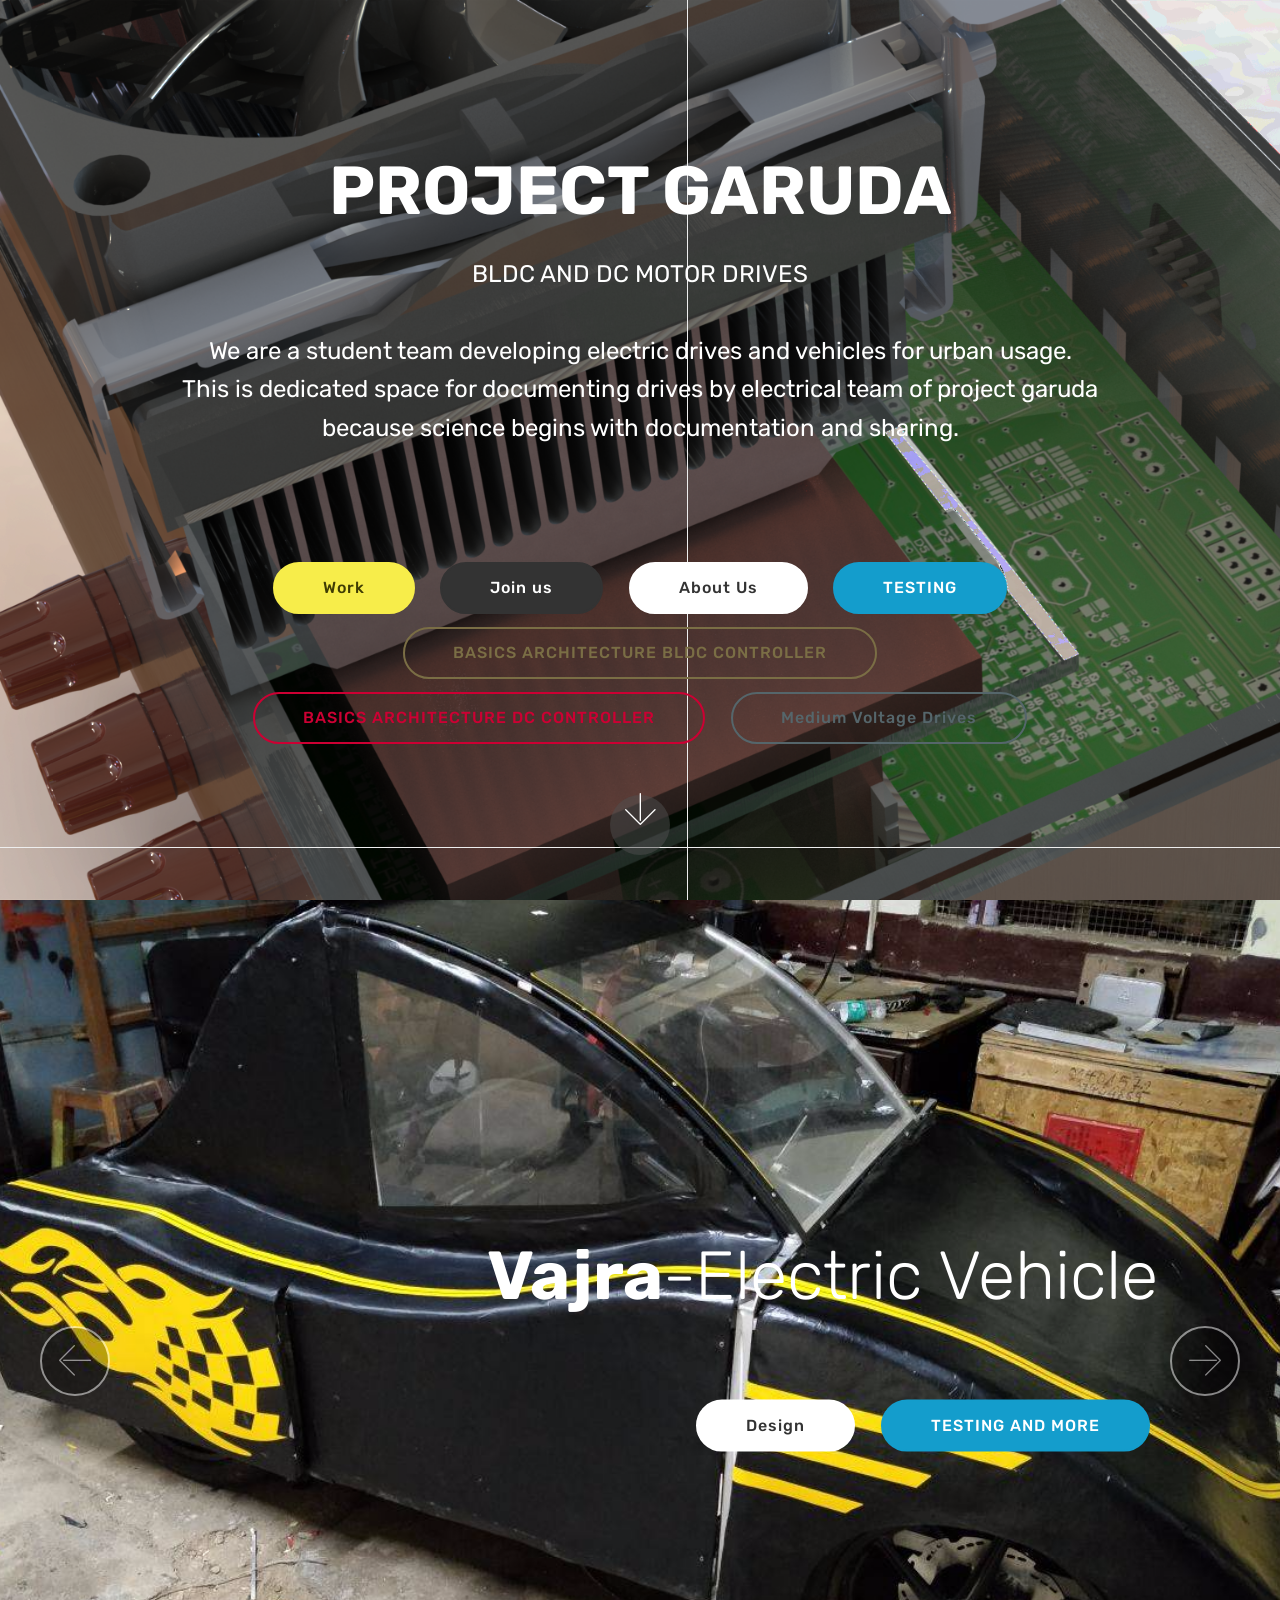
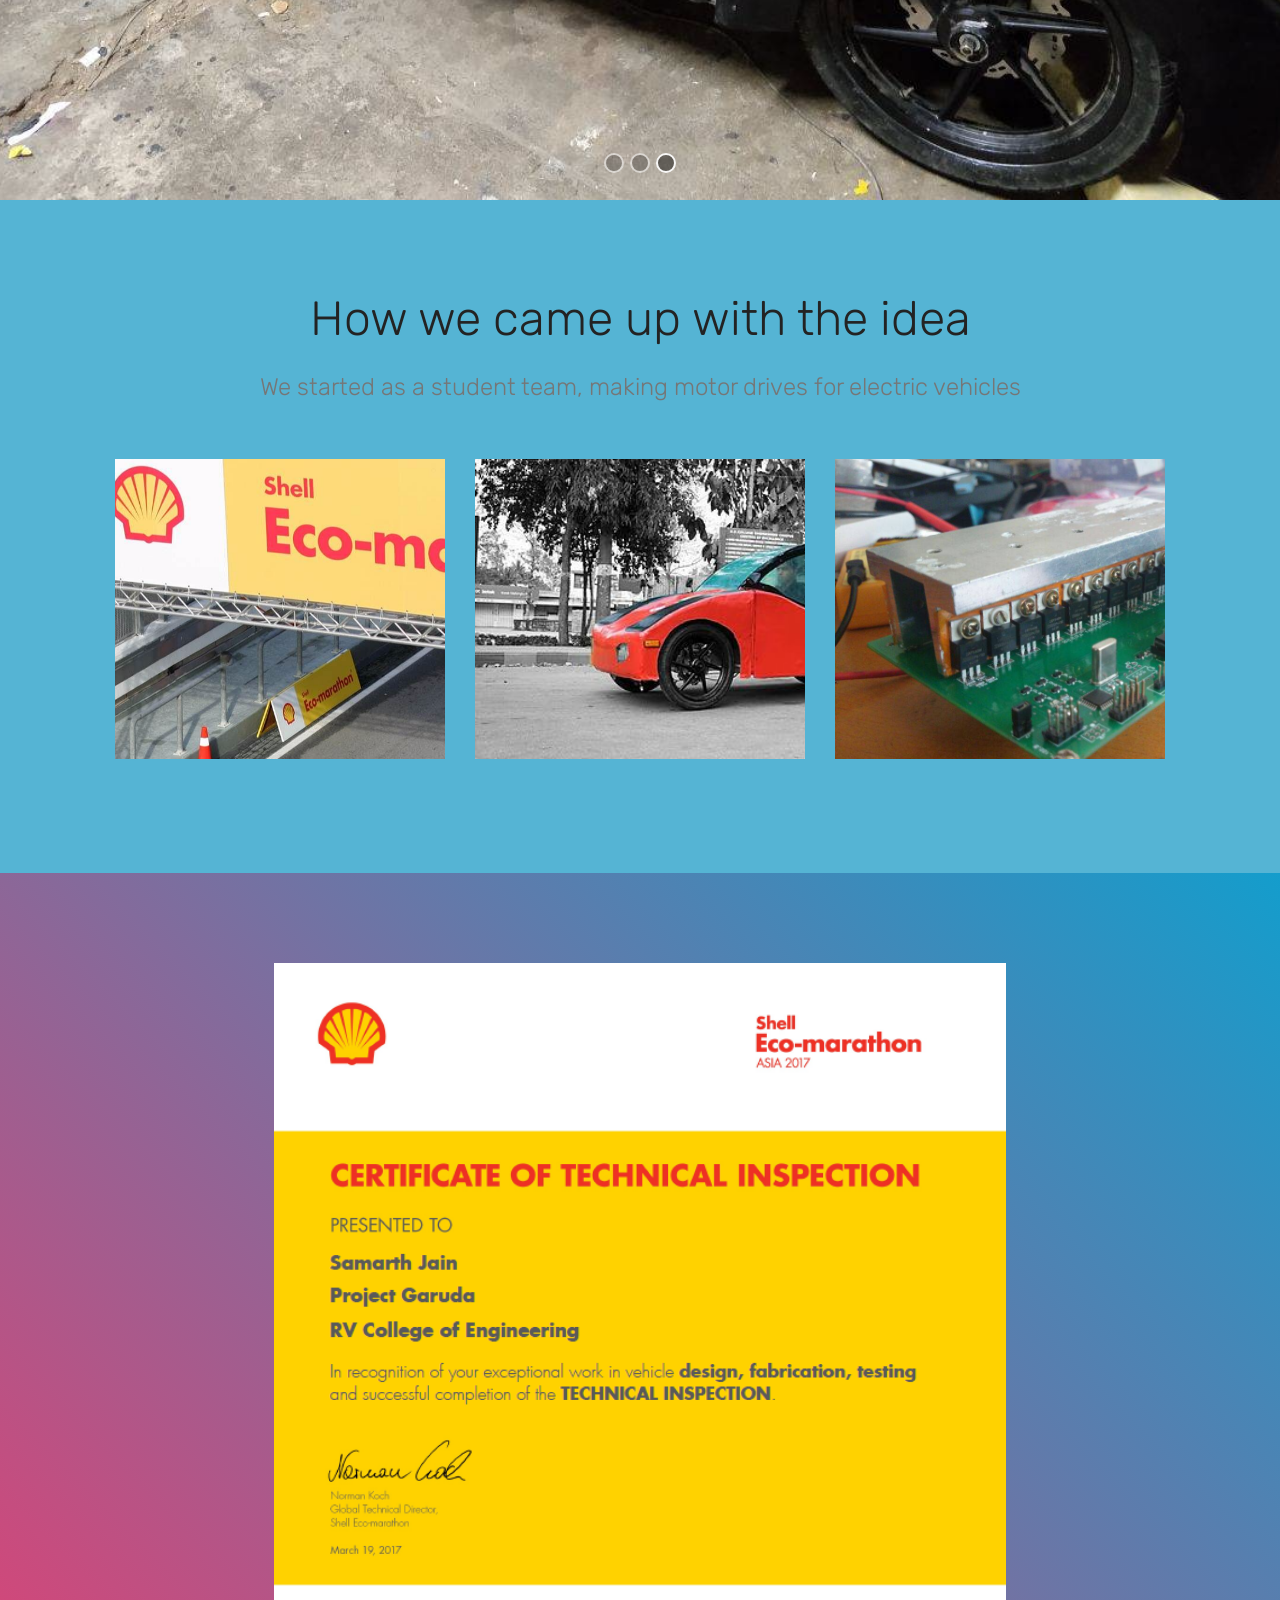
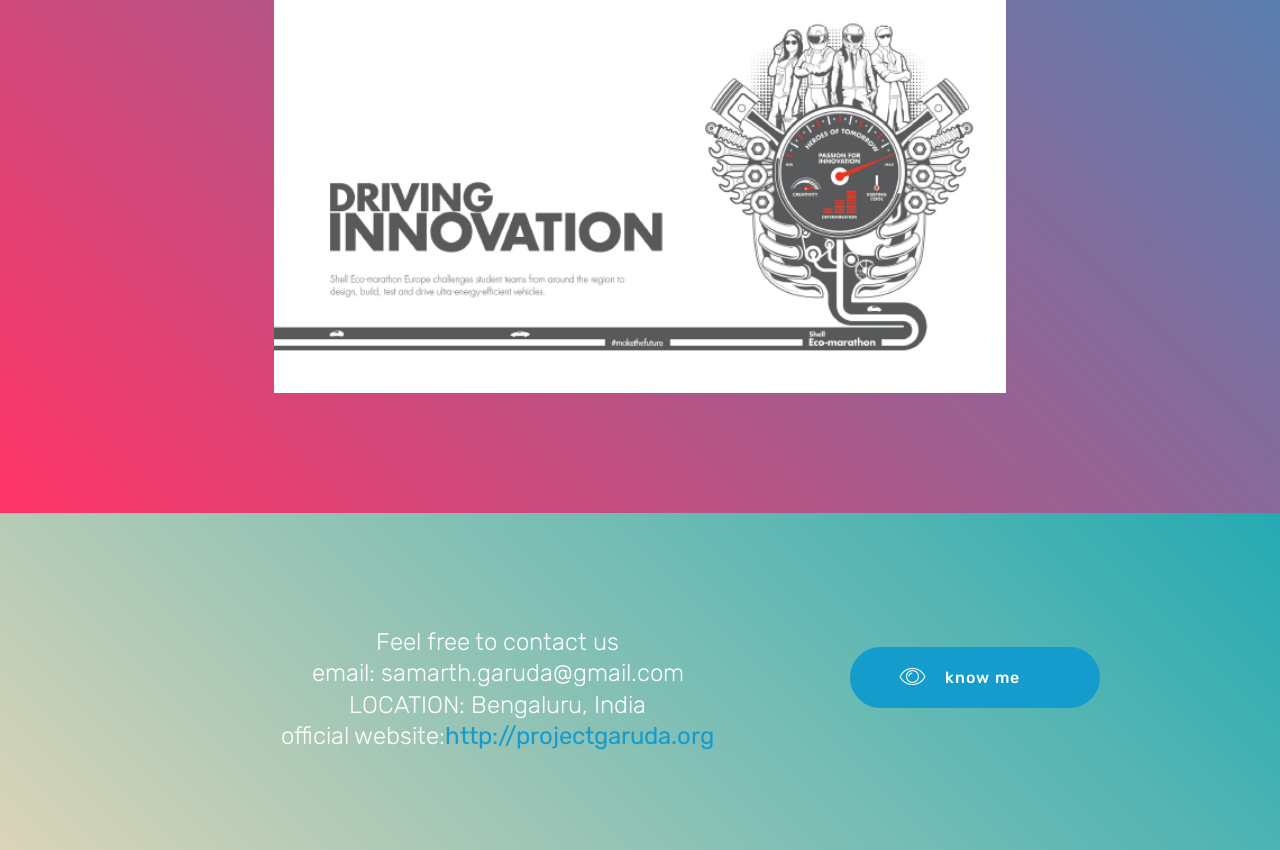
==== commit 6a6f7d3e: "Add files via upload" ====
--- a/index.html
+++ b/index.html
@@ -46,11 +46,11 @@
     </div>
 </section>
 
-<section class="engine"><a href="https://mobirise.co/a">free web builder</a></section><section class="carousel slide cid-qF73cAMx0U" data-interval="false" id="slider1-l">
+<section class="engine"><a href="https://mobirise.co/a">web page builder</a></section><section class="carousel slide cid-qF73cAMx0U" data-interval="false" id="slider1-l">
 
     
 
-    <div class="full-screen"><div class="mbr-slider slide carousel" data-pause="true" data-keyboard="false" data-ride="false" data-interval="false"><ol class="carousel-indicators"><li data-app-prevent-settings="" data-target="#slider1-l" data-slide-to="0"></li><li data-app-prevent-settings="" data-target="#slider1-l" data-slide-to="1"></li><li data-app-prevent-settings="" data-target="#slider1-l" class=" active" data-slide-to="2"></li></ol><div class="carousel-inner" role="listbox"><div class="carousel-item slider-fullscreen-image" data-bg-video-slide="false" style="background-image: url(assets/images/capturecontroller-1890x803.png);"><div class="container container-slide"><div class="image_wrapper"><div class="mbr-overlay" style="opacity: 0.2;"></div><img src="assets/images/capturecontroller-1890x803.png"><div class="carousel-caption justify-content-center"><div class="col-10 align-center"><h2 class="mbr-fonts-style display-1">Introducing 3 Phase BLDC Drive &gt;1</h2><p class="lead mbr-text mbr-fonts-style display-5">The first generation motor controller of project garuda</p><div class="mbr-section-btn" buttons="0"> <a class="btn  btn-white-outline display-4" href="page1.html">Design Details</a></div></div></div></div></div></div><div class="carousel-item slider-fullscreen-image" data-bg-video-slide="false" style="background-image: url(assets/images/controller-front-1-2000x1545.jpg);"><div class="container container-slide"><div class="image_wrapper"><div class="mbr-overlay" style="opacity: 0;"></div><img src="assets/images/controller-front-1-2000x1545.jpg"><div class="carousel-caption justify-content-center"><div class="col-10 align-left"><h2 class="mbr-fonts-style display-1">&nbsp;Road Ready&nbsp;</h2><p class="lead mbr-text mbr-fonts-style display-5">BLDC motor controller for automotive purpose.Built for two seater cars.</p></div></div></div></div></div><div class="carousel-item slider-fullscreen-image active" data-bg-video-slide="false" style="background-image: url(assets/images/whatsapp-image-2018-01-12-at-22.48.26-1152x864.jpg);"><div class="container container-slide"><div class="image_wrapper"><div class="mbr-overlay" style="opacity: 0;"></div><img src="assets/images/whatsapp-image-2018-01-12-at-22.48.26-1152x864.jpg"><div class="carousel-caption justify-content-center"><div class="col-10 align-right"><h2 class="mbr-fonts-style display-1"><strong>Vajra</strong>-Electric Vehicle<br><br></h2><p class="lead mbr-text mbr-fonts-style display-5"></p><div class="mbr-section-btn" buttons="0"><a class="btn  display-4 btn-danger-outline" href="http://samarthjainabout.github.io/VAJRA 2017 REPORT.pdf">Design</a> <a class="btn  btn-primary display-4" href="page7.html">TESTING AND MORE</a> </div></div></div></div></div></div></div><a data-app-prevent-settings="" class="carousel-control carousel-control-prev" role="button" data-slide="prev" href="#slider1-l"><span aria-hidden="true" class="mbri-left mbr-iconfont"></span><span class="sr-only">Previous</span></a><a data-app-prevent-settings="" class="carousel-control carousel-control-next" role="button" data-slide="next" href="#slider1-l"><span aria-hidden="true" class="mbri-right mbr-iconfont"></span><span class="sr-only">Next</span></a></div></div>
+    <div class="full-screen"><div class="mbr-slider slide carousel" data-pause="true" data-keyboard="false" data-ride="false" data-interval="false"><ol class="carousel-indicators"><li data-app-prevent-settings="" data-target="#slider1-l" data-slide-to="0"></li><li data-app-prevent-settings="" data-target="#slider1-l" data-slide-to="1"></li><li data-app-prevent-settings="" data-target="#slider1-l" class=" active" data-slide-to="2"></li></ol><div class="carousel-inner" role="listbox"><div class="carousel-item slider-fullscreen-image" data-bg-video-slide="false" style="background-image: url(assets/images/capturecontroller-1890x803.png);"><div class="container container-slide"><div class="image_wrapper"><div class="mbr-overlay" style="opacity: 0.2;"></div><img src="assets/images/capturecontroller-1890x803.png"><div class="carousel-caption justify-content-center"><div class="col-10 align-center"><h2 class="mbr-fonts-style display-1">Introducing 3 Phase BLDC Drive &gt;1</h2><p class="lead mbr-text mbr-fonts-style display-5">The first generation motor controller of project garuda</p><div class="mbr-section-btn" buttons="0"> <a class="btn  btn-white-outline display-4" href="page1.html">Design Details</a></div></div></div></div></div></div><div class="carousel-item slider-fullscreen-image" data-bg-video-slide="false" style="background-image: url(assets/images/controller-front-1-2000x1545.jpg);"><div class="container container-slide"><div class="image_wrapper"><div class="mbr-overlay" style="opacity: 0;"></div><img src="assets/images/controller-front-1-2000x1545.jpg"><div class="carousel-caption justify-content-center"><div class="col-10 align-left"><h2 class="mbr-fonts-style display-1">&nbsp;Road Ready&nbsp;</h2><p class="lead mbr-text mbr-fonts-style display-5">BLDC motor controller for automotive purpose.Built for two seater cars.</p></div></div></div></div></div><div class="carousel-item slider-fullscreen-image active" data-bg-video-slide="false" style="background-image: url(assets/images/whatsapp-image-2018-01-12-at-22.48.26-1152x864.jpg);"><div class="container container-slide"><div class="image_wrapper"><div class="mbr-overlay" style="opacity: 0;"></div><img src="assets/images/whatsapp-image-2018-01-12-at-22.48.26-1152x864.jpg"><div class="carousel-caption justify-content-center"><div class="col-10 align-right"><h2 class="mbr-fonts-style display-1"><strong>Vajra</strong>-Electric Vehicle<br><br></h2><p class="lead mbr-text mbr-fonts-style display-5"></p><div class="mbr-section-btn" buttons="0"><a class="btn  display-4 btn-white" href="http://samarthjainabout.github.io/VAJRA 2017 REPORT.pdf">Design</a> <a class="btn  btn-primary display-4" href="page7.html">TESTING AND MORE</a> </div></div></div></div></div></div></div><a data-app-prevent-settings="" class="carousel-control carousel-control-prev" role="button" data-slide="prev" href="#slider1-l"><span aria-hidden="true" class="mbri-left mbr-iconfont"></span><span class="sr-only">Previous</span></a><a data-app-prevent-settings="" class="carousel-control carousel-control-next" role="button" data-slide="next" href="#slider1-l"><span aria-hidden="true" class="mbri-right mbr-iconfont"></span><span class="sr-only">Next</span></a></div></div>
 
 </section>
 
